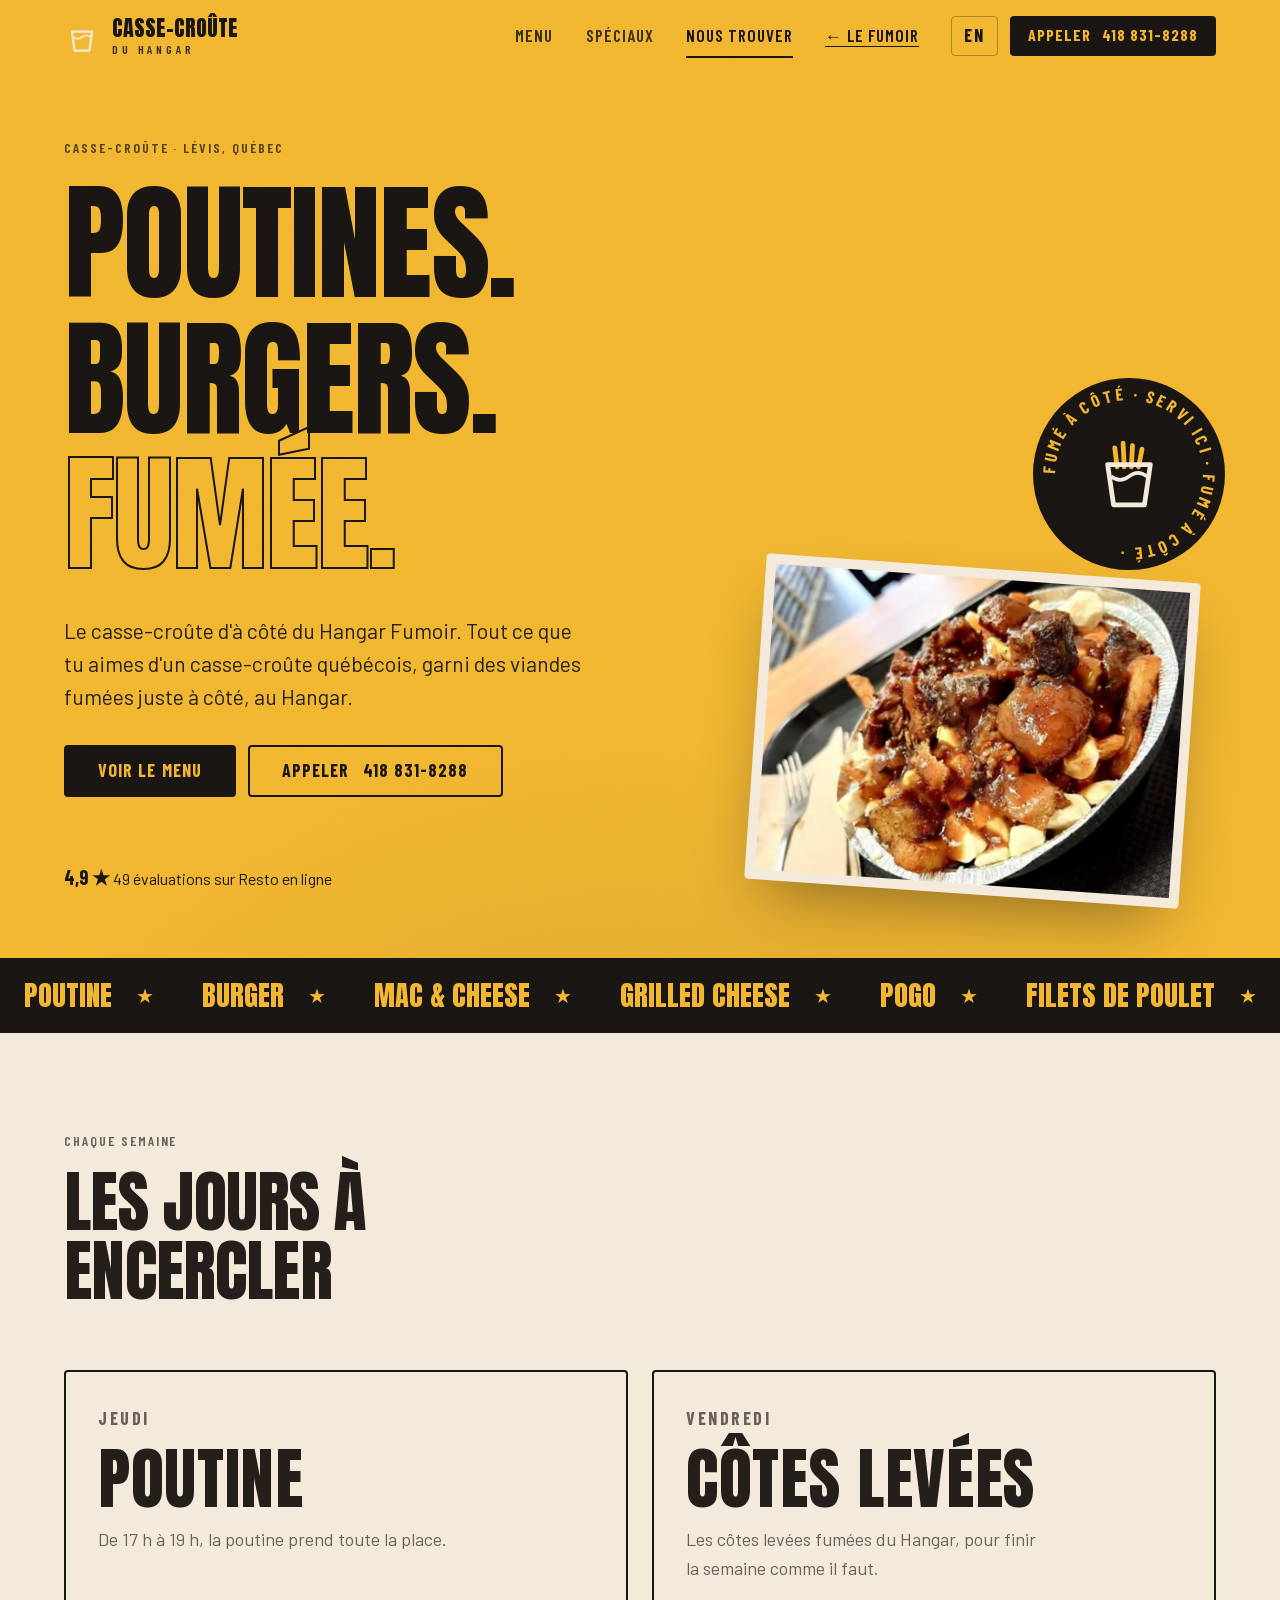
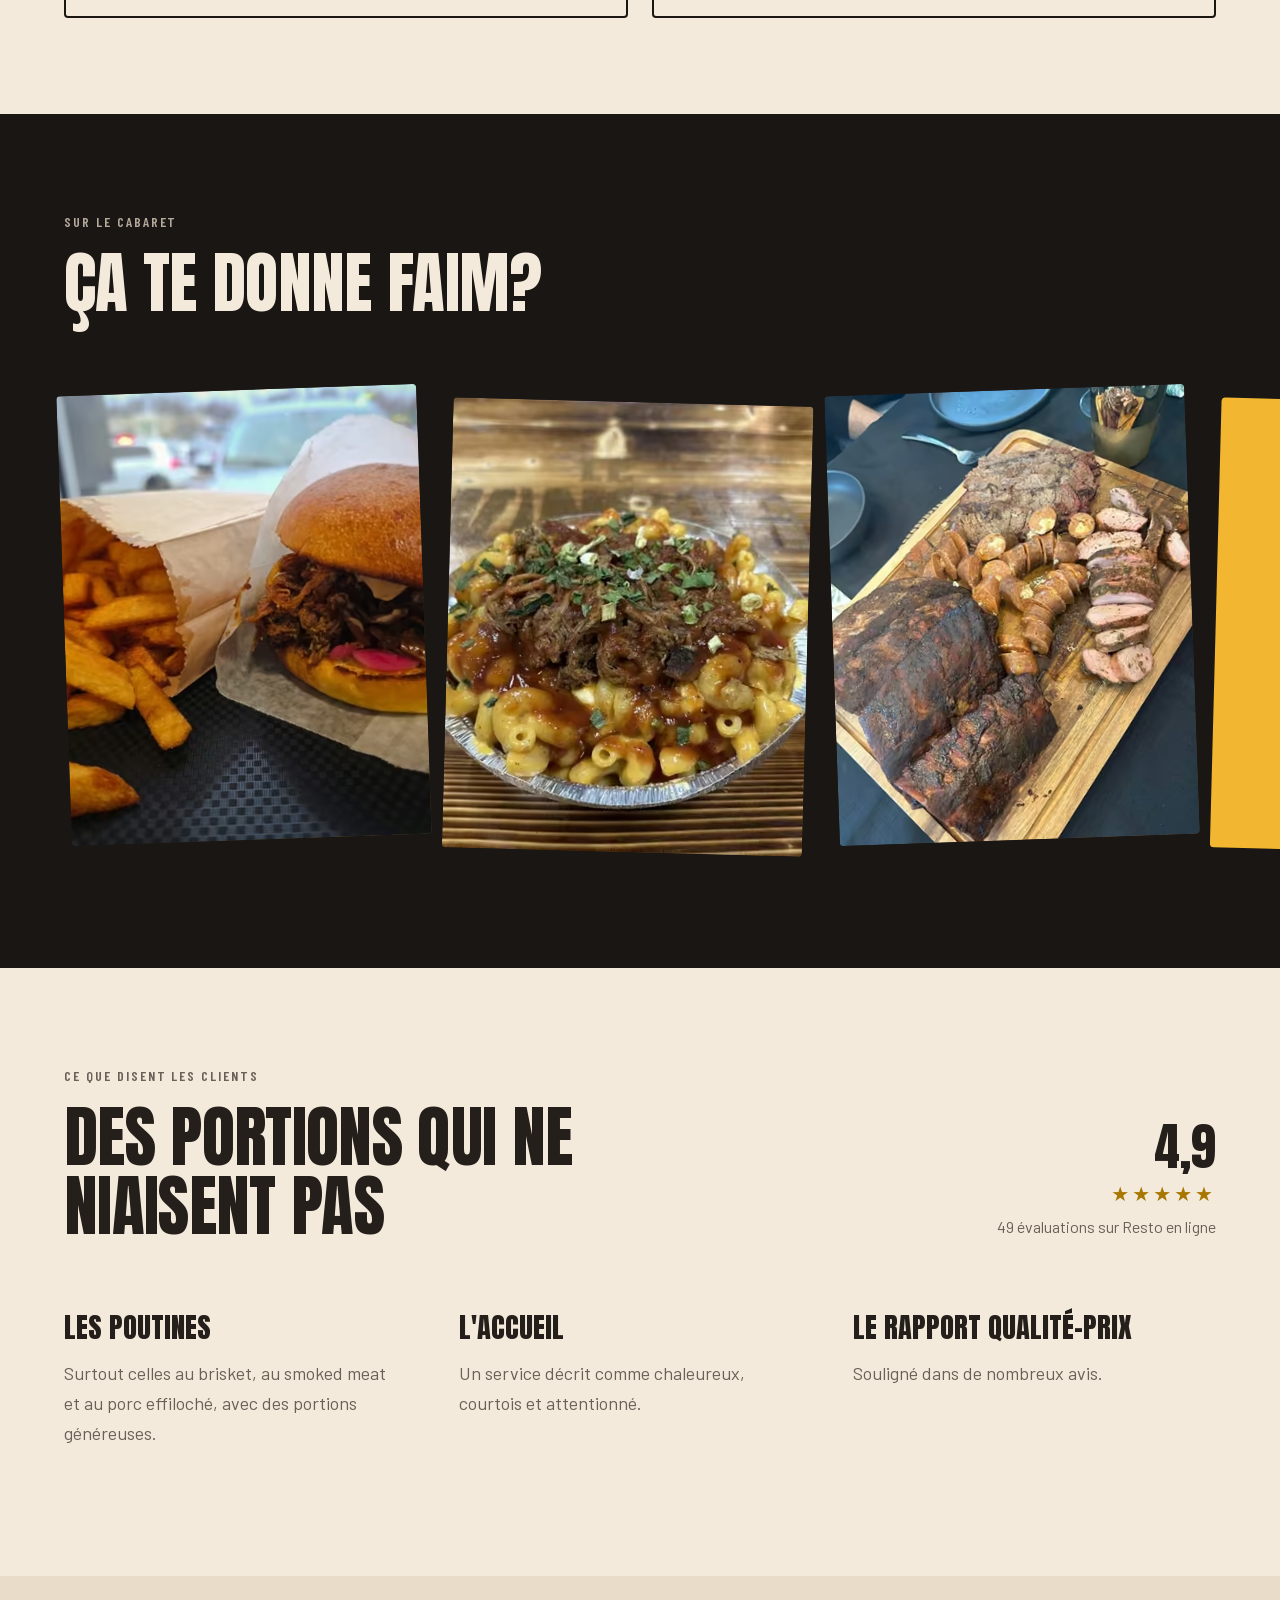
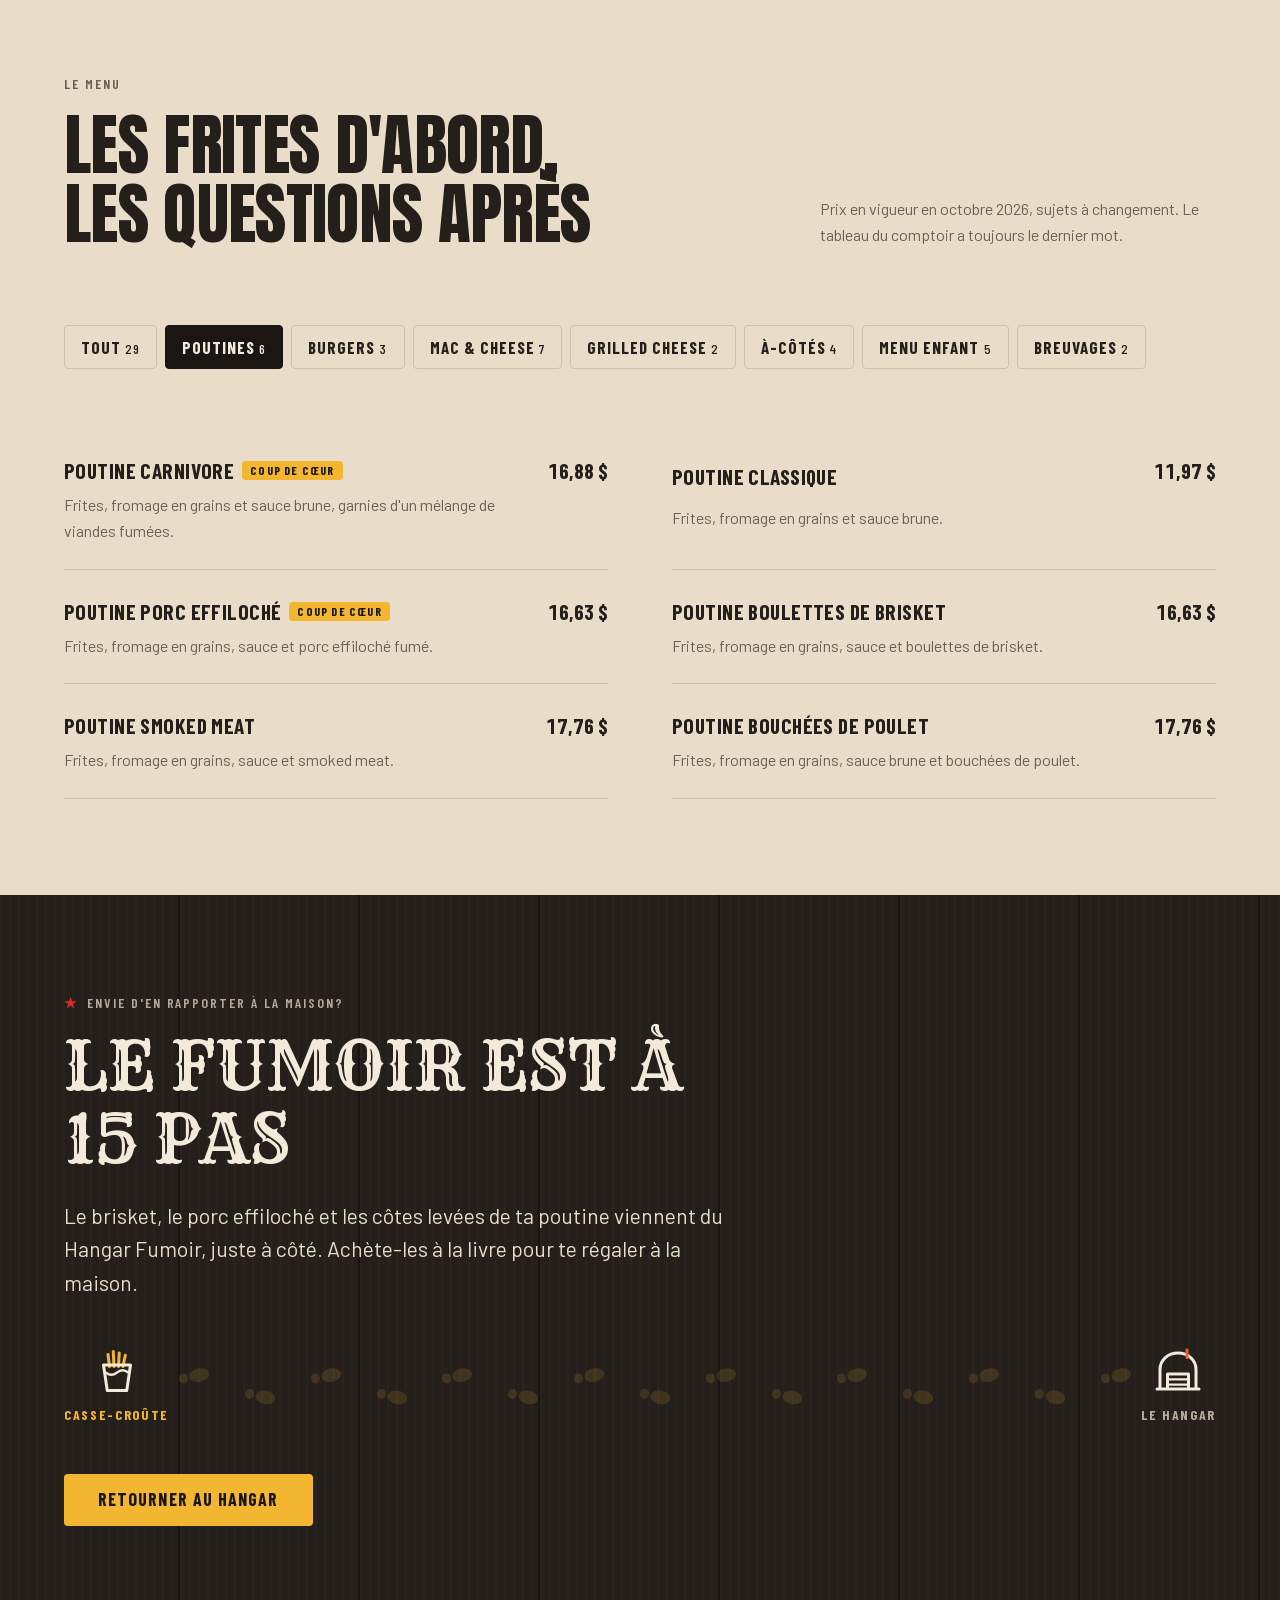
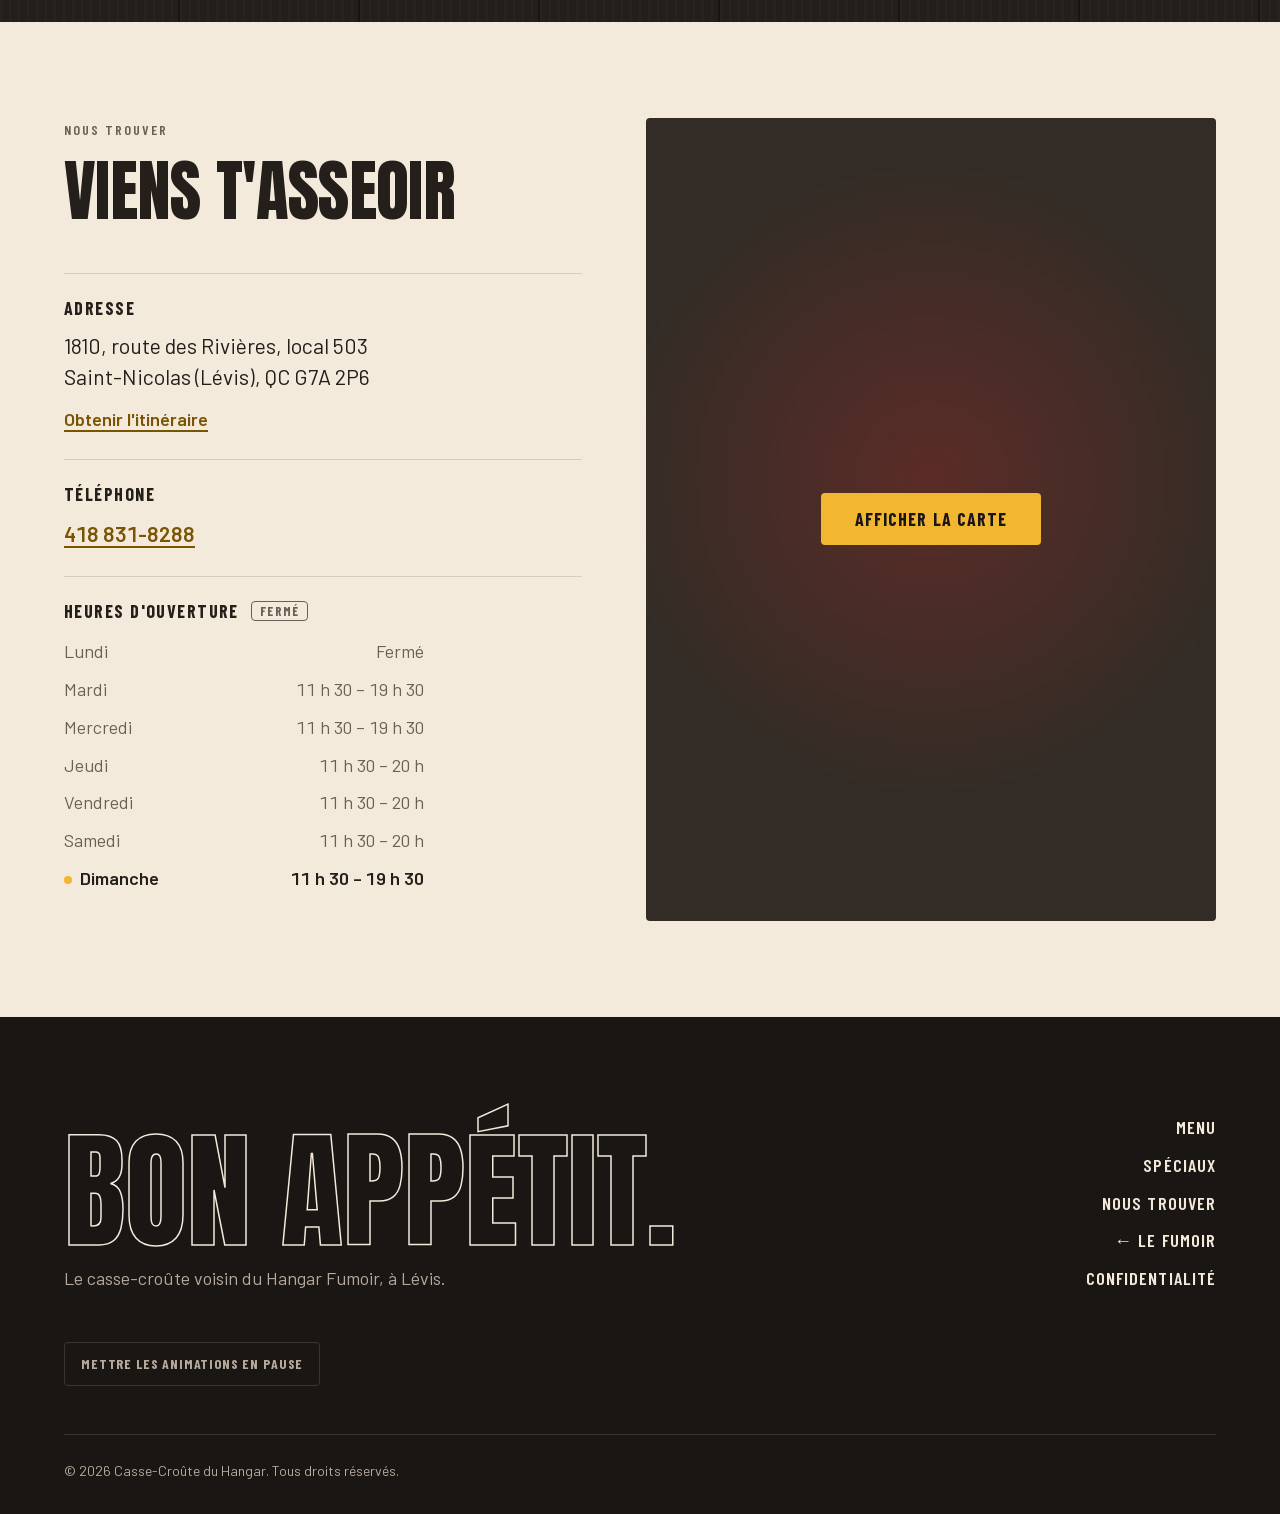
==== casse-croute/index.html @ aee65eac "Correctifs de l'audit performance Photos en AVIF/WebP avec srcset, polices hébergées sur le site et " ====
<!doctype html>
<html lang="fr" class="cc">
<head>
  <meta charset="utf-8">
  <meta name="viewport" content="width=device-width, initial-scale=1">
  <title>Casse-Croûte du Hangar — Poutines, burgers et viandes fumées · Lévis</title>
  <meta name="description" content="Le casse-croûte voisin du Hangar Fumoir à Lévis : poutines, burgers, grilled cheese et mac & cheese garnis de viandes fumées juste à côté, au Hangar. Jeudi poutine, vendredi côtes levées.">
  <meta name="theme-color" content="#F2B630">
  <link rel="canonical" href="https://casse-croute-hangar.netlify.app/">
  <link rel="icon" href="../assets/img/favicon-cc.svg" type="image/svg+xml">

  <meta property="og:type" content="website">
  <meta property="og:site_name" content="Casse-Croûte du Hangar">
  <meta property="og:title" content="Casse-Croûte du Hangar · Saint-Nicolas, Lévis">
  <meta property="og:description" content="Poutines, burgers et grilled cheese aux viandes fumées du Hangar, juste à côté.">
  <meta property="og:url" content="https://casse-croute-hangar.netlify.app/">
  <meta property="og:image" content="https://casse-croute-hangar.netlify.app/assets/img/photos/og-cc.jpg">
  <meta property="og:image:width" content="1200">
  <meta property="og:image:height" content="630">
  <meta property="og:image:alt" content="Poutine garnie de viandes fumées du Casse-Croûte du Hangar">
  <meta property="og:locale" content="fr_CA">
  <meta name="twitter:card" content="summary_large_image">

  <link rel="preload" href="../assets/fonts/anton-400-latin.woff2" as="font" type="font/woff2" crossorigin>
  <link rel="preload" href="../assets/fonts/barlow-400-latin.woff2" as="font" type="font/woff2" crossorigin>
  <link rel="stylesheet" href="../assets/css/style.css">
  <link rel="stylesheet" href="cc.css">

  <script type="application/ld+json">
  {
    "@context": "https://schema.org",
    "@type": "FastFoodRestaurant",
    "@id": "https://casse-croute-hangar.netlify.app/#restaurant",
    "name": "Casse-Croûte du Hangar",
    "description": "Casse-croûte québécois voisin du Hangar Fumoir : poutines, burgers, mac & cheese et grilled cheese garnis de viandes fumées à l'érable.",
    "url": "https://casse-croute-hangar.netlify.app/",
    "telephone": "+1-418-831-8288",
    "image": ["https://casse-croute-hangar.netlify.app/assets/img/photos/og-cc.jpg", "https://casse-croute-hangar.netlify.app/assets/img/photos/cc-poutine.jpg"],
    "logo": "https://casse-croute-hangar.netlify.app/assets/img/logo-cc.svg",
    "servesCuisine": ["Poutine", "Burgers", "Cuisine québécoise", "BBQ fumé"],
    "priceRange": "$",
    "acceptsReservations": false,
    "hasMenu": "https://casse-croute-hangar.netlify.app/#menu",
    "address": {
      "@type": "PostalAddress",
      "streetAddress": "1810, route des Rivières, local 503",
      "addressLocality": "Lévis",
      "addressRegion": "QC",
      "postalCode": "G7A 2P6",
      "addressCountry": "CA"
    },
    "hasMap": "https://www.google.com/maps/search/?api=1&query=Casse-Cro%C3%BBte+du+Hangar+1810+route+des+Rivi%C3%A8res+L%C3%A9vis",
    "openingHoursSpecification": [
      { "@type": "OpeningHoursSpecification", "dayOfWeek": ["Sunday","Tuesday","Wednesday"], "opens": "11:30", "closes": "19:30" },
      { "@type": "OpeningHoursSpecification", "dayOfWeek": ["Thursday","Friday","Saturday"], "opens": "11:30", "closes": "20:00" }
    ]
  }
  </script>
</head>
<body>
  <svg width="0" height="0" style="position:absolute" aria-hidden="true">
    <symbol id="footprint" viewBox="0 0 20 36"><ellipse cx="10" cy="12" rx="7.5" ry="11"/><ellipse cx="10" cy="30" rx="5.5" ry="5"/></symbol>
  </svg>
  <a class="skip" href="#contenu" data-i18n="skip">Aller au contenu</a>

  <!-- ============ EN-TÊTE ============ -->
  <header class="header" id="top">
    <div class="wrap header__inner">
      <a class="brand" href="#top" aria-label="Casse-Croûte du Hangar — accueil">
        <img src="../assets/img/logo-cc.svg" alt="" width="36" height="36">
        <span class="brand__name">Casse-Croûte<small>du Hangar</small></span>
      </a>

      <nav class="nav" id="nav" aria-label="Navigation principale" data-i18n-attr="aria-label:a11y.nav">
        <a href="#menu" data-i18n="cc.nav.menu">Menu</a>
        <a href="#speciaux" data-i18n="cc.nav.specials">Spéciaux</a>
        <a href="#visiter" data-i18n="cc.nav.visit">Nous trouver</a>
        <a data-sister href="../" class="nav__sister" data-i18n="cc.nav.back">← Le Fumoir</a>
        <a href="tel:+14188318288" class="nav__tel">418 831-8288</a>
      </nav>

      <div class="header__actions">
        <button class="lang" type="button" id="lang-toggle" lang="en">EN<span class="sr"> – English</span></button>
        <a class="btn btn--primary btn--sm header__cta" href="tel:+14188318288"><span data-i18n="cc.call">Appeler</span>&nbsp;418&nbsp;831-8288</a>
        <button class="burger" type="button" id="burger" aria-expanded="false" aria-controls="nav">
          <span></span><span></span>
          <span class="sr">Menu</span>
        </button>
      </div>
    </div>
  </header>

  <main id="contenu">

    <!-- ============ HÉRO ============ -->
    <section class="hero cc-hero cc-hero--photo">
      <div class="wrap hero__inner">
        <p class="eyebrow" data-i18n="cc.hero.eyebrow">Casse-croûte · Lévis, Québec</p>
        <h1 class="hero__title cc-hero__title">
          <span class="cc-word" style="--d:0" data-i18n="cc.hero.t1">Poutines.</span>
          <span class="cc-word" style="--d:1" data-i18n="cc.hero.t2">Burgers.</span>
          <span class="cc-word hero__title-accent" style="--d:2" data-i18n="cc.hero.t3">Fumée.</span>
        </h1>
        <p class="hero__lead" data-i18n="cc.hero.lead">Le casse-croûte d'à côté du Hangar Fumoir. Tout ce que tu aimes d'un casse-croûte québécois, garni des viandes fumées juste à côté, au Hangar.</p>
        <div class="hero__ctas">
          <a class="btn btn--dark" href="#menu" data-i18n="cc.hero.cta1">Voir le menu</a>
          <a class="btn btn--outline-dark" href="tel:+14188318288"><span data-i18n="cc.call">Appeler</span>&nbsp;418&nbsp;831-8288</a>
        </div>
        <p class="cc-rating"><strong>4,9 ★</strong> <span data-i18n="cc.rating">49 évaluations sur Resto en ligne</span></p>
      </div>

      <figure class="cc-hero__photo" aria-hidden="true">
        <picture><source type="image/avif" srcset="../assets/img/photos/cc-poutine-480.avif 480w, ../assets/img/photos/cc-poutine-768.avif 768w, ../assets/img/photos/cc-poutine-1067.avif 1067w" sizes="(max-width: 1080px) min(88vw, 460px), min(34vw, 480px)"><source type="image/webp" srcset="../assets/img/photos/cc-poutine-480.webp 480w, ../assets/img/photos/cc-poutine-768.webp 768w, ../assets/img/photos/cc-poutine-1067.webp 1067w" sizes="(max-width: 1080px) min(88vw, 460px), min(34vw, 480px)"><img src="../assets/img/photos/cc-poutine.jpg" alt="" width="1067" height="800" fetchpriority="high"></picture>
      </figure>

      <!-- Autocollant tournant -->
      <div class="sticker" aria-hidden="true">
        <svg viewBox="0 0 200 200">
          <defs><path id="circle" d="M100,100 m-74,0 a74,74 0 1,1 148,0 a74,74 0 1,1 -148,0"/></defs>
          <circle cx="100" cy="100" r="96" fill="#1A1613"/>
          <text><textPath href="#circle" data-i18n="cc.sticker">Fumé à côté · Servi ici · Fumé à côté ·</textPath></text>
        </svg>
        <img src="../assets/img/logo-cc.svg" alt="" width="64" height="64">
      </div>
    </section>

    <div class="ticker" aria-hidden="true">
      <div class="ticker__track">
        <span>Poutine</span><span>Burger</span><span>Mac &amp; cheese</span><span>Grilled cheese</span><span>Pogo</span><span data-i18n="cc.tick.fillets">Filets de poulet</span>
        <span>Poutine</span><span>Burger</span><span>Mac &amp; cheese</span><span>Grilled cheese</span><span>Pogo</span><span data-i18n="cc.tick.fillets">Filets de poulet</span>
      </div>
    </div>

    <!-- ============ SPÉCIAUX ============ -->
    <section class="section" id="speciaux" aria-labelledby="sp-title">
      <div class="wrap">
        <header class="reveal section__head">
          <p class="eyebrow" data-i18n="cc.sp.eyebrow">Chaque semaine</p>
          <h2 id="sp-title" data-i18n="cc.sp.title">Les jours à encercler</h2>
        </header>
        <div class="specials">
          <article class="special reveal" data-day="4">
            <span class="special__day" data-i18n="cc.sp.thursday">Jeudi</span>
            <h3>Poutine</h3>
            <p data-i18n="cc.sp.thu.d">De 17&nbsp;h à 19&nbsp;h, la poutine prend toute la place.</p>
            <span class="special__today" data-i18n="cc.sp.today">Aujourd'hui</span>
          </article>
          <article class="special reveal" data-day="5">
            <span class="special__day" data-i18n="cc.sp.friday">Vendredi</span>
            <h3 data-i18n="cc.sp.fri.t">Côtes levées</h3>
            <p data-i18n="cc.sp.fri.d">Les côtes levées fumées du Hangar, pour finir la semaine comme il faut.</p>
            <span class="special__today" data-i18n="cc.sp.today">Aujourd'hui</span>
          </article>
        </div>
      </div>
    </section>

    <!-- ============ GALERIE ============ -->
    <section class="section section--dark gallery-sec" aria-labelledby="gal-title">
      <div class="wrap">
        <header class="reveal section__head">
          <p class="eyebrow" data-i18n="cc.gal.eyebrow">Sur le cabaret</p>
          <h2 id="gal-title" data-i18n="cc.gal.title">Ça te donne faim?</h2>
        </header>
      </div>
      <div class="gallery" tabindex="0" role="region" aria-label="Photos des plats" data-i18n-attr="aria-label:cc.a11y.gallery">
        <figure class="shot tray" data-ph="Burger"><picture><source type="image/avif" srcset="../assets/img/photos/cc-burger-45-400.avif 400w, ../assets/img/photos/cc-burger-45-640.avif 640w" sizes="(max-width: 800px) 240px, (max-width: 1200px) 30vw, 360px"><source type="image/webp" srcset="../assets/img/photos/cc-burger-45-400.webp 400w, ../assets/img/photos/cc-burger-45-640.webp 640w" sizes="(max-width: 800px) 240px, (max-width: 1200px) 30vw, 360px"><img src="../assets/img/photos/cc-burger.jpg" alt="Burger aux viandes effilochées et frites" width="640" height="800" loading="lazy" decoding="async" data-optional></picture></figure>
        <figure class="shot tray" data-ph="Mac &amp; cheese"><picture><source type="image/avif" srcset="../assets/img/photos/cc-mac-cheese-45-400.avif 400w, ../assets/img/photos/cc-mac-cheese-45-640.avif 640w" sizes="(max-width: 800px) 240px, (max-width: 1200px) 30vw, 360px"><source type="image/webp" srcset="../assets/img/photos/cc-mac-cheese-45-400.webp 400w, ../assets/img/photos/cc-mac-cheese-45-640.webp 640w" sizes="(max-width: 800px) 240px, (max-width: 1200px) 30vw, 360px"><img src="../assets/img/photos/cc-mac-cheese.jpg" alt="Mac &amp; cheese garni de viande effilochée" width="640" height="800" loading="lazy" decoding="async" data-optional></picture></figure>
        <figure class="shot tray" data-ph="Fumoir"><picture><source type="image/avif" srcset="../assets/img/photos/planche-45-400.avif 400w, ../assets/img/photos/planche-45-640.avif 640w" sizes="(max-width: 800px) 240px, (max-width: 1200px) 30vw, 360px"><source type="image/webp" srcset="../assets/img/photos/planche-45-400.webp 400w, ../assets/img/photos/planche-45-640.webp 640w" sizes="(max-width: 800px) 240px, (max-width: 1200px) 30vw, 360px"><img src="../assets/img/photos/planche.jpg" alt="Les viandes fumées du Hangar, servies au casse-croûte" width="640" height="800" loading="lazy" decoding="async" data-optional></picture></figure>
        <figure class="shot tray" data-ph="Grilled cheese"></figure>
      </div>
    </section>

    <!-- ============ AVIS ============ -->
    <section class="section" id="avis" aria-labelledby="rev-title">
      <div class="wrap">
        <header class="reveal section__head section__head--split">
          <div>
            <p class="eyebrow" data-i18n="cc.rev.eyebrow">Ce que disent les clients</p>
            <h2 id="rev-title" data-i18n="cc.rev.title">Des portions qui ne niaisent pas</h2>
          </div>
          <p class="rating"><strong>4,9</strong><span class="rating__stars" aria-hidden="true">★★★★★</span><span data-i18n="cc.rating">49 évaluations sur Resto en ligne</span></p>
        </header>
        <ul class="themes" role="list">
          <li class="reveal"><strong data-i18n="cc.rev.1.t">Les poutines</strong><span data-i18n="cc.rev.1.d">Surtout celles au brisket, au smoked meat et au porc effiloché, avec des portions généreuses.</span></li>
          <li class="reveal"><strong data-i18n="cc.rev.2.t">L'accueil</strong><span data-i18n="cc.rev.2.d">Un service décrit comme chaleureux, courtois et attentionné.</span></li>
          <li class="reveal"><strong data-i18n="cc.rev.3.t">Le rapport qualité-prix</strong><span data-i18n="cc.rev.3.d">Souligné dans de nombreux avis.</span></li>
        </ul>
      </div>
    </section>

    <!-- ============ MENU ============ -->
    <section class="section section--alt" id="menu" aria-labelledby="menu-title">
      <div class="wrap">
        <header class="reveal section__head section__head--split">
          <div>
            <p class="eyebrow" data-i18n="cc.menu.eyebrow">Le menu</p>
            <h2 id="menu-title" data-i18n="cc.menu.title">Les frites d'abord, les questions après</h2>
          </div>
          <p class="section__note" data-i18n="cc.menu.note">Prix en vigueur en octobre 2026, sujets à changement. Le tableau du comptoir a toujours le dernier mot.</p>
        </header>
        <div class="tabs" role="tablist" aria-label="Catégories du menu" data-i18n-attr="aria-label:cc.a11y.tabs" id="menu-tabs"></div>
        <div class="menu-list" id="menu-list" role="tabpanel" tabindex="0"></div>
        <noscript><p class="section__note">Active JavaScript pour afficher le menu, ou appelle au 418 831-8288.</p></noscript>
      </div>
    </section>

    <!-- ============ RETOUR AU HANGAR (15 pas) ============ -->
    <section class="faim" aria-labelledby="back-title">
      <div class="wrap faim__inner">
        <div class="faim__text reveal">
          <p class="eyebrow" data-i18n="cc.back.eyebrow">Envie d'en rapporter à la maison?</p>
          <h2 id="back-title" data-i18n="cc.back.title">Le fumoir est à 15 pas</h2>
          <p class="faim__lead" data-i18n="cc.back.lead">Le brisket, le porc effiloché et les côtes levées de ta poutine viennent du Hangar Fumoir, juste à côté. Achète-les à la livre pour te régaler à la maison.</p>
        </div>
        <div class="steps15 steps15--back" aria-hidden="true">
          <div class="steps15__end steps15__end--cc">
            <img src="../assets/img/logo-cc.svg" alt="" width="40" height="40">
            <span>Casse-croûte</span>
          </div>
          <div class="steps15__path" data-count="15"></div>
          <div class="steps15__end">
            <img src="../assets/img/logo.svg" alt="" width="40" height="40">
            <span>Le Hangar</span>
          </div>
        </div>
        <div class="faim__cta reveal">
          <a class="btn btn--primary" data-sister href="../" data-i18n="cc.back.cta">Retourner au Hangar</a>
        </div>
      </div>
    </section>

    <!-- ============ NOUS TROUVER ============ -->
    <section class="section" id="visiter" aria-labelledby="visit-title">
      <div class="wrap visit">
        <div class="visit__info">
          <p class="eyebrow" data-i18n="visit.eyebrow">Nous trouver</p>
          <h2 id="visit-title" data-i18n="cc.visit.title">Viens t'asseoir</h2>

          <div class="visit__block">
            <h3 data-i18n="cc.visit.addr">Adresse</h3>
            <address>1810, route des Rivières, local 503<br>Saint-Nicolas (Lévis), QC G7A 2P6</address>
            <a class="link" href="https://www.google.com/maps/search/?api=1&query=Casse-Cro%C3%BBte+du+Hangar+1810+route+des+Rivi%C3%A8res+L%C3%A9vis" target="_blank" rel="noopener" data-i18n="visit.directions">Obtenir l'itinéraire</a>
          </div>

          <div class="visit__block">
            <h3 data-i18n="cc.visit.phone">Téléphone</h3>
            <a class="link cc-phone" href="tel:+14188318288">418 831-8288</a>
          </div>

          <div class="visit__block">
            <h3><span data-i18n="cc.visit.hours">Heures d'ouverture</span> <span class="open-badge" id="open-badge"></span></h3>
            <table class="hours" id="hours"></table>
          </div>
        </div>

        <div class="visit__map">
          <a class="map-facade" title="Carte : Casse-Croûte du Hangar, Lévis" data-i18n-attr="title:cc.a11y.map"
            href="https://www.google.com/maps/search/?api=1&amp;query=1810+route+des+Rivi%C3%A8res,+L%C3%A9vis,+QC"
            data-embed="https://www.google.com/maps?q=1810+route+des+Rivi%C3%A8res,+L%C3%A9vis,+QC&amp;output=embed">
            <span class="btn btn--primary" data-i18n="map.show">Afficher la carte</span>
          </a>
        </div>
      </div>
    </section>
  </main>

  <footer class="footer">
    <div class="wrap footer__inner">
      <div class="footer__brand">
        <span class="footer__big">Bon appétit.</span>
        <p data-i18n="cc.footer.tag">Le casse-croûte voisin du Hangar Fumoir, à Lévis.</p>
      </div>
      <nav class="footer__nav" aria-label="Pied de page" data-i18n-attr="aria-label:a11y.footer">
        <a href="#menu" data-i18n="cc.nav.menu">Menu</a>
        <a href="#speciaux" data-i18n="cc.nav.specials">Spéciaux</a>
        <a href="#visiter" data-i18n="cc.nav.visit">Nous trouver</a>
        <a data-sister href="../" data-i18n="cc.nav.back">← Le Fumoir</a>
        <a href="confidentialite.html" data-i18n="footer.privacy">Confidentialité</a>
      </nav>
      <button class="motion-toggle" type="button" id="motion-toggle" aria-pressed="false" data-i18n="a11y.pause">Mettre les animations en pause</button>
      <p class="footer__legal">© <span id="year">2026</span> Casse-Croûte du Hangar. <span data-i18n="footer.rights">Tous droits réservés.</span></p>
    </div>
  </footer>

  <script src="config.js"></script>
  <script src="../assets/js/i18n.js"></script>
  <script src="i18n-cc.js"></script>
  <script src="../assets/js/main.js"></script>
</body>
</html>
---- assets/css/style.css ----
/* Polices auto-hébergées (sous-ensemble latin, licence OFL) */
@font-face { font-family: "Anton"; font-style: normal; font-weight: 400; font-display: swap; src: url("../fonts/anton-400-latin.woff2") format("woff2"); }
@font-face { font-family: "Rye"; font-style: normal; font-weight: 400; font-display: swap; src: url("../fonts/rye-400-latin.woff2") format("woff2"); }
@font-face { font-family: "Barlow"; font-style: normal; font-weight: 400; font-display: swap; src: url("../fonts/barlow-400-latin.woff2") format("woff2"); }
@font-face { font-family: "Barlow"; font-style: normal; font-weight: 600; font-display: swap; src: url("../fonts/barlow-600-latin.woff2") format("woff2"); }
@font-face { font-family: "Barlow Condensed"; font-style: normal; font-weight: 500; font-display: swap; src: url("../fonts/barlow-condensed-500-latin.woff2") format("woff2"); }
@font-face { font-family: "Barlow Condensed"; font-style: normal; font-weight: 600; font-display: swap; src: url("../fonts/barlow-condensed-600-latin.woff2") format("woff2"); }
@font-face { font-family: "Barlow Condensed"; font-style: normal; font-weight: 700; font-display: swap; src: url("../fonts/barlow-condensed-700-latin.woff2") format("woff2"); }

/* ==========================================================================
   Le Hangar Fumoir — feuille de styles
   Une seule couleur d'accent (braise). Le reste : neutres chauds.
   Échelle d'espacement : 4 / 8 / 12 / 16 / 24 / 32 / 48 / 64 / 96
   Échelle typo : ratio 1.333
   ========================================================================== */

:root {
  /* Couleurs */
  --charbon:   #1A1613;   /* fond sombre principal, jamais du vrai noir */
  --charbon-2: #241F1B;
  --charbon-3: #332C26;
  --os:        #F3EADB;   /* crème « papier boucherie » */
  --os-2:      #E9DDC9;
  --encre:     #241F1B;   /* texte sur fond clair */
  --gris:      #6B6058;   /* texte secondaire sur clair (contraste 5.6:1 sur --os) */
  --gris-clair:#B5A99B;   /* texte secondaire sur sombre (contraste 7.9:1 sur --charbon) */
  --braise:    #D42A2A;   /* Rouge du logo. L'accent : liens et actions seulement. */
  --on-accent: #FFF8EE;   /* texte posé sur l'accent */
  --braise-h:  #E43A3A;
  --ligne-clair: rgba(36, 31, 27, .14);
  --ligne-sombre: rgba(243, 234, 219, .14);

  /* Espacement */
  --s1: 4px;  --s2: 8px;  --s3: 12px; --s4: 16px; --s5: 24px;
  --s6: 32px; --s7: 48px; --s8: 64px; --s9: 96px;

  /* Typo */
  --f-display: "Anton", "Impact", "Arial Narrow", sans-serif;
  --f-label:   "Barlow Condensed", "Arial Narrow", sans-serif;
  --f-body:    "Barlow", system-ui, -apple-system, "Segoe UI", sans-serif;

  --t-sm:   0.875rem;
  --t-base: 1.125rem;                               /* 18px */
  --t-md:   1.333rem;
  --t-lg:   clamp(1.5rem, 1.2rem + 1vw, 1.777rem);
  --t-xl:   clamp(2rem, 1.4rem + 2.4vw, 3.157rem);
  --t-2xl:  clamp(2.6rem, 1.6rem + 4.2vw, 4.209rem);
  --t-hero: clamp(3.4rem, 1.6rem + 8vw, 8.5rem);

  --radius: 4px;
  --wrap: 1200px;
  --measure: 62ch;
  --header-h: 72px;
}

/* ---------- Base ---------- */
*, *::before, *::after { box-sizing: border-box; }
html { scroll-behavior: smooth; scroll-padding-top: var(--header-h); -webkit-text-size-adjust: 100%; }
body {
  margin: 0;
  background: var(--os);
  color: var(--encre);
  font-family: var(--f-body);
  font-size: var(--t-base);
  line-height: 1.65;
  -webkit-font-smoothing: antialiased;
  text-rendering: optimizeLegibility;
}
img { display: block; max-width: 100%; }
a { color: inherit; }
h1, h2, h3 { margin: 0; font-weight: 400; }
p { margin: 0; }
ul, ol { margin: 0; padding: 0; }
[role="list"] { list-style: none; }
button { font: inherit; cursor: pointer; }
:focus-visible { outline: 2px solid var(--braise); outline-offset: 3px; border-radius: 2px; }

.sr { position: absolute; width: 1px; height: 1px; overflow: hidden; clip: rect(0 0 0 0); white-space: nowrap; }
.skip {
  position: absolute; left: var(--s4); top: -100px; z-index: 100;
  background: var(--braise); color: var(--on-accent); padding: var(--s2) var(--s4);
  font-weight: 600; border-radius: var(--radius);
}
.skip:focus { top: var(--s4); }

.wrap { width: 100%; max-width: var(--wrap); margin: 0 auto; padding: 0 var(--s5); }
@media (max-width: 480px) { .wrap { padding: 0 var(--s4); } }

/* ---------- Typo utilitaires ---------- */
.eyebrow {
  font-family: var(--f-label);
  font-weight: 600;
  font-size: var(--t-sm);
  letter-spacing: .14em;
  text-transform: uppercase;
  color: var(--gris);
  margin-bottom: var(--s4);
}
h2 {
  font-family: var(--f-display);
  font-size: var(--t-2xl);
  line-height: 1.02;
  letter-spacing: -0.01em;
  text-transform: uppercase;
  max-width: 18ch;
}
h3 {
  font-family: var(--f-label);
  font-weight: 700;
  font-size: var(--t-lg);
  line-height: 1.15;
  letter-spacing: .01em;
  text-transform: uppercase;
}
.link {
  color: var(--braise);
  font-weight: 600;
  text-decoration: underline;
  text-decoration-thickness: 1.5px;
  text-underline-offset: 4px;
}
.link:hover { color: var(--braise-h); }

/* ---------- Boutons ---------- */
.btn {
  display: inline-flex; align-items: center; justify-content: center; gap: var(--s2);
  min-height: 52px; padding: 0 var(--s6);
  font-family: var(--f-label); font-weight: 700; font-size: 1.125rem;
  letter-spacing: .06em; text-transform: uppercase; text-decoration: none;
  border: 2px solid transparent; border-radius: var(--radius);
  transition: background-color .2s, color .2s, border-color .2s, transform .2s;
}
.btn:active { transform: translateY(1px); }
.btn--primary { background: var(--braise); color: var(--on-accent); }
.btn--primary:hover { background: var(--braise-h); }
.btn--ghost { border-color: currentColor; color: var(--os); }
.btn--ghost:hover { background: var(--os); color: var(--charbon); border-color: var(--os); }
.btn--sm { min-height: 40px; padding: 0 var(--s4); font-size: 1rem; }
.btn--block { width: 100%; }

/* ---------- En-tête ---------- */
.header {
  position: fixed; inset: 0 0 auto; z-index: 50;
  height: var(--header-h);
  color: var(--os);
  transition: background-color .3s, border-color .3s;
  border-bottom: 1px solid transparent;
}
.header.is-solid { background: rgba(26, 22, 19, .94); backdrop-filter: blur(8px); border-color: var(--ligne-sombre); }
.header__inner { height: 100%; display: flex; align-items: center; gap: var(--s6); }
.brand { display: flex; align-items: center; gap: var(--s3); text-decoration: none; color: var(--os); }

.brand__name {
  font-family: var(--f-display); font-size: 1.375rem; line-height: .9; text-transform: uppercase;
  display: flex; flex-direction: column;
}
.brand__name small { font-family: var(--f-label); font-weight: 600; font-size: .75rem; letter-spacing: .32em; color: var(--gris-clair); margin-top: var(--s1); }

.nav { display: flex; gap: var(--s6); margin-left: auto; }
.nav a {
  font-family: var(--f-label); font-weight: 600; font-size: 1.0625rem; letter-spacing: .06em;
  text-transform: uppercase; text-decoration: none; color: var(--os); opacity: .85;
  padding: var(--s2) 0; position: relative;
}
.nav a:hover, .nav a.is-active { opacity: 1; }
.nav a.is-active::after { content: ""; position: absolute; left: 0; right: 0; bottom: 0; height: 2px; background: var(--braise); }

.header__actions { display: flex; align-items: center; gap: var(--s3); }
.lang {
  background: none; border: 1px solid var(--ligne-sombre); color: var(--os);
  font-family: var(--f-label); font-weight: 700; letter-spacing: .1em;
  height: 40px; min-width: 44px; padding: 0 var(--s3); border-radius: var(--radius);
}
.lang:hover { border-color: var(--os); }
.burger { display: none; background: none; border: 0; width: 44px; height: 44px; position: relative; color: var(--os); }
.burger span:not(.sr) { position: absolute; left: 10px; right: 10px; height: 2px; background: currentColor; transition: transform .25s; }
.burger span:nth-child(1) { top: 17px; }
.burger span:nth-child(2) { top: 25px; }
.burger[aria-expanded="true"] span:nth-child(1) { transform: translateY(4px) rotate(45deg); }
.burger[aria-expanded="true"] span:nth-child(2) { transform: translateY(-4px) rotate(-45deg); }

@media (max-width: 900px) {
  .burger { display: block; }
  .header__cta { display: none; }
  .nav {
    position: fixed; inset: var(--header-h) 0 auto; flex-direction: column; gap: 0;
    background: var(--charbon); padding: var(--s4) var(--s5) var(--s6);
    border-bottom: 1px solid var(--ligne-sombre);
    transform: translateY(-8px); opacity: 0; visibility: hidden;
    transition: opacity .2s, transform .2s, visibility .2s;
  }
  .nav.is-open { opacity: 1; transform: none; visibility: visible; }
  .nav a { font-size: 1.5rem; padding: var(--s3) 0; border-bottom: 1px solid var(--ligne-sombre); }
  .nav a.is-active::after { display: none; }
  .header__actions { margin-left: auto; }
}

/* ---------- Héro ---------- */
.hero {
  position: relative; overflow: hidden;
  background: var(--charbon); color: var(--os);
  min-height: min(100svh, 920px);
  display: flex; align-items: flex-end;
  padding: calc(var(--header-h) + var(--s8)) 0 var(--s8);
}
.hero::before { /* lueur de braise en bas */
  content: ""; position: absolute; inset: auto -10% -40% -10%; height: 70%;
  background: radial-gradient(ellipse at 50% 100%, rgba(212, 42, 42, .32), rgba(212, 42, 42, 0) 65%);
  pointer-events: none;
}
.hero::after { /* grain */
  content: ""; position: absolute; inset: 0; opacity: .07; pointer-events: none; mix-blend-mode: overlay;
  background-image: url("data:image/svg+xml,%3Csvg xmlns='http://www.w3.org/2000/svg' width='160' height='160'%3E%3Cfilter id='n'%3E%3CfeTurbulence type='fractalNoise' baseFrequency='.9' numOctaves='3' stitchTiles='stitch'/%3E%3C/filter%3E%3Crect width='100%25' height='100%25' filter='url(%23n)'/%3E%3C/svg%3E");
}
.hero__smoke { position: absolute; inset: 0; pointer-events: none; }
.hero__smoke i {
  position: absolute; bottom: -30%; width: 60vmax; height: 60vmax; border-radius: 50%;
  background: radial-gradient(circle, rgba(243, 234, 219, .07), rgba(243, 234, 219, 0) 60%);
  filter: blur(20px);
  animation: smoke 22s ease-in-out infinite;
}
.hero__smoke i:nth-child(1) { left: -10%; }
.hero__smoke i:nth-child(2) { left: 30%; animation-delay: -7s; animation-duration: 26s; }
.hero__smoke i:nth-child(3) { left: 60%; animation-delay: -14s; animation-duration: 30s; }
@keyframes smoke {
  0%   { transform: translate(0, 0) scale(.8); opacity: 0; }
  20%  { opacity: 1; }
  100% { transform: translate(6vw, -90vh) scale(1.3); opacity: 0; }
}

.hero__inner { position: relative; z-index: 1; }
.hero .eyebrow { color: var(--gris-clair); }
.hero__title {
  font-family: var(--f-display);
  font-size: var(--t-hero);
  line-height: .92;
  letter-spacing: -0.015em;
  text-transform: uppercase;
  display: flex; flex-direction: column;
  margin-bottom: var(--s6);
}
.hero__title-accent { color: transparent; -webkit-text-stroke: 2px var(--os); }
@supports not (-webkit-text-stroke: 2px #000) { .hero__title-accent { color: var(--os); } }
.hero__lead { max-width: 46ch; font-size: var(--t-md); line-height: 1.55; color: var(--os-2); margin-bottom: var(--s6); }
.hero__ctas { display: flex; flex-wrap: wrap; gap: var(--s3); margin-bottom: var(--s8); }

.facts {
  display: grid; grid-template-columns: repeat(3, 1fr); gap: var(--s5);
  border-top: 1px solid var(--ligne-sombre); padding-top: var(--s5);
}
.facts li { display: flex; flex-direction: column; gap: var(--s1); }
.facts strong { font-family: var(--f-display); font-weight: 400; font-size: var(--t-lg); text-transform: uppercase; letter-spacing: .01em; }
.facts span { color: var(--gris-clair); font-size: 1rem; line-height: 1.4; }
@media (max-width: 640px) {
  .facts { grid-template-columns: 1fr; gap: var(--s4); }
  .facts li { flex-direction: row; align-items: baseline; gap: var(--s3); }
  .facts strong { min-width: 6.5ch; }
}

/* ---------- Bandeau défilant ---------- */
.ticker { background: var(--braise); color: var(--on-accent); overflow: hidden; border-block: 2px solid var(--charbon); }
.ticker__track { display: flex; width: max-content; animation: ticker 32s linear infinite; }
.ticker span {
  font-family: var(--f-display); font-size: var(--t-lg); text-transform: uppercase;
  padding: var(--s3) var(--s5); white-space: nowrap; display: flex; align-items: center; gap: var(--s5);
}
.ticker span::after { content: "✶"; font-size: .7em; }
@keyframes ticker { to { transform: translateX(-50%); } }

/* ---------- Sections ---------- */
.section { padding: var(--s9) 0; }
.section--alt { background: var(--os-2); }
.section--dark { background: var(--charbon); color: var(--os); }
.section--dark .eyebrow { color: var(--gris-clair); }
.section__head { margin-bottom: var(--s8); }
.section__head h2 + .section__lead { margin-top: var(--s5); }
.section__head--split { display: flex; justify-content: space-between; align-items: flex-end; gap: var(--s7); flex-wrap: wrap; }
.section__lead { max-width: var(--measure); font-size: var(--t-md); line-height: 1.55; }
.section--dark .section__lead { color: var(--os-2); }
.section__note { max-width: 44ch; color: var(--gris); font-size: 1rem; }
@media (max-width: 640px) { .section { padding: var(--s8) 0; } .section__head { margin-bottom: var(--s7); } }

/* ---------- Photos (avec repli typographique si l'image manque) ---------- */
.shot {
  position: relative; margin: 0; overflow: hidden; border-radius: var(--radius);
  background: var(--charbon);
  aspect-ratio: 4 / 3;
}
.shot::before { /* repli : nom du plat en grand, contour */
  content: attr(data-ph);
  position: absolute; inset: auto var(--s4) var(--s2);
  font-family: var(--f-display); text-transform: uppercase; line-height: .85;
  font-size: clamp(3rem, 9vw, 6rem);
  color: transparent; -webkit-text-stroke: 1.5px rgba(243, 234, 219, .28);
}
.shot::after {
  content: ""; position: absolute; inset: 0;
  background: radial-gradient(ellipse at 80% 110%, rgba(212, 42, 42, .4), rgba(212, 42, 42, 0) 60%);
}
.shot img { position: absolute; inset: 0; width: 100%; height: 100%; object-fit: cover; z-index: 1; transition: transform .6s ease; }

/* ---------- Coups de cœur ---------- */
.sig-grid { display: grid; grid-template-columns: repeat(3, 1fr); gap: var(--s5); }
.sig { display: flex; flex-direction: column; gap: var(--s4); }
.sig:hover .shot img { transform: scale(1.04); }
.sig__body p { color: var(--gris); margin-top: var(--s2); max-width: 44ch; }
.sig--xl { grid-column: 1 / -1; display: grid; grid-template-columns: 1.5fr 1fr; gap: var(--s7); align-items: end; }
.sig--xl .shot { aspect-ratio: 16 / 10; }
.sig--xl .shot::before { font-size: clamp(4rem, 14vw, 11rem); }
.sig--xl h3 { font-family: var(--f-display); font-weight: 400; font-size: var(--t-xl); line-height: 1; }
.sig--xl p { font-size: var(--t-md); line-height: 1.55; margin-top: var(--s4); }
.tag {
  display: inline-block; margin-bottom: var(--s3);
  font-family: var(--f-label); font-weight: 700; font-size: .8125rem; letter-spacing: .12em; text-transform: uppercase;
  border: 1.5px solid var(--encre); padding: var(--s1) var(--s2); border-radius: var(--radius);
}
@media (max-width: 900px) {
  .sig-grid { grid-template-columns: 1fr 1fr; }
  .sig--xl { grid-template-columns: 1fr; gap: var(--s5); }
}
@media (max-width: 560px) { .sig-grid { grid-template-columns: 1fr; gap: var(--s7); } }

/* ---------- Menu ---------- */
.tabs {
  display: flex; gap: var(--s2); overflow-x: auto; scrollbar-width: none;
  margin: 0 calc(-1 * var(--s5)) var(--s7); padding: 0 var(--s5) var(--s1);
}
.tabs::-webkit-scrollbar { display: none; }
.tab {
  flex: none; background: transparent; color: var(--encre);
  border: 1.5px solid var(--ligne-clair); border-radius: var(--radius);
  font-family: var(--f-label); font-weight: 700; font-size: 1.0625rem; letter-spacing: .06em; text-transform: uppercase;
  height: 44px; padding: 0 var(--s4);
  transition: background-color .2s, color .2s, border-color .2s;
}
.tab:hover { border-color: var(--encre); }
.tab[aria-selected="true"] { background: var(--charbon); color: var(--os); border-color: var(--charbon); }
.tab small { font-weight: 600; opacity: .55; margin-left: var(--s1); }

.menu-list { display: grid; grid-template-columns: 1fr 1fr; column-gap: var(--s8); }
.menu-group { grid-column: 1 / -1; font-family: var(--f-display); font-size: var(--t-lg); text-transform: uppercase; margin: var(--s7) 0 var(--s2); }
.menu-group:first-child { margin-top: 0; }
.item {
  display: grid; grid-template-columns: 1fr auto; column-gap: var(--s4); row-gap: var(--s1);
  padding: var(--s5) 0; border-bottom: 1px solid var(--ligne-clair);
  animation: fade .35s ease both;
}
.item__name { font-family: var(--f-label); font-weight: 700; font-size: var(--t-md); text-transform: uppercase; letter-spacing: .02em; line-height: 1.2; display: flex; flex-wrap: wrap; align-items: center; gap: var(--s2); }
.item__price { font-family: var(--f-label); font-weight: 700; font-size: var(--t-md); font-variant-numeric: tabular-nums; white-space: nowrap; text-align: right; }
.item__price small { display: block; font-weight: 500; font-size: .8125rem; color: var(--gris); letter-spacing: .04em; }
.item__price--ask { font-size: 1rem; color: var(--gris); font-weight: 600; }
.item__desc { grid-column: 1 / -1; color: var(--gris); font-size: 1rem; max-width: 52ch; }
.badge {
  font-family: var(--f-label); font-weight: 700; font-size: .75rem; letter-spacing: .1em; text-transform: uppercase;
  background: var(--charbon); color: var(--os); padding: 2px var(--s2); border-radius: var(--radius);
}
.badge--hot { background: var(--braise); color: var(--on-accent); }
@keyframes fade { from { opacity: 0; transform: translateY(6px); } }
@media (max-width: 760px) { .menu-list { grid-template-columns: 1fr; } }
@media (max-width: 480px) { .tabs { margin-inline: calc(-1 * var(--s4)); padding-inline: var(--s4); } }

/* ---------- Notre fumée ---------- */
.steps { display: grid; grid-template-columns: repeat(3, 1fr); gap: var(--s6); counter-reset: s; }
.step { border-top: 2px solid var(--braise); padding-top: var(--s5); }
.step__num { display: block; font-family: var(--f-display); font-size: var(--t-2xl); line-height: 1; color: transparent; -webkit-text-stroke: 1.5px var(--os); margin-bottom: var(--s5); }
.step p { color: var(--gris-clair); margin-top: var(--s3); max-width: 36ch; }
.pull { margin: var(--s9) 0 0; padding: 0; max-width: 960px; }
.pull p { font-family: var(--f-display); font-size: var(--t-xl); line-height: 1.08; text-transform: uppercase; }
.pull p::before { content: "« "; color: var(--braise); }
.pull p::after  { content: " »"; color: var(--braise); }
@media (max-width: 800px) { .steps { grid-template-columns: 1fr; gap: var(--s7); } .pull { margin-top: var(--s8); } }

/* ---------- Avis ---------- */
.themes { display: grid; grid-template-columns: repeat(3, 1fr); gap: var(--s6); margin-bottom: var(--s6); }
.themes li { display: flex; flex-direction: column; gap: var(--s2); }
.themes strong { font-family: var(--f-display); font-weight: 400; font-size: var(--t-lg); text-transform: uppercase; }
.themes span { color: var(--gris); max-width: 34ch; }
@media (max-width: 800px) { .themes { grid-template-columns: 1fr; gap: var(--s5); } }

/* ---------- Traiteur ---------- */
.cat { display: grid; grid-template-columns: 1fr 1fr; gap: var(--s8); align-items: start; }
.cat__intro h2 { max-width: 16ch; }
.cat__intro .section__lead { margin: var(--s5) 0 var(--s6); }
.checks { display: grid; gap: var(--s3); }
.checks li { padding-left: var(--s6); position: relative; max-width: 44ch; }
.checks li::before { content: ""; position: absolute; left: 0; top: .55em; width: 16px; height: 8px; border-left: 2.5px solid var(--braise); border-bottom: 2.5px solid var(--braise); transform: rotate(-45deg); }
@media (max-width: 900px) { .cat { grid-template-columns: 1fr; gap: var(--s7); } }

.form { background: var(--os); border: 1px solid var(--ligne-clair); border-radius: var(--radius); padding: var(--s6); display: grid; gap: var(--s5); }
@media (max-width: 480px) { .form { padding: var(--s5) var(--s4); } }
.form__row { display: grid; grid-template-columns: 1fr 1fr; gap: var(--s4); }
@media (max-width: 560px) { .form__row { grid-template-columns: 1fr; gap: var(--s5); } }
.field { display: grid; gap: var(--s2); border: 0; margin: 0; padding: 0; min-width: 0; }
.field label, .field legend { font-family: var(--f-label); font-weight: 700; font-size: 1rem; letter-spacing: .06em; text-transform: uppercase; padding: 0; }
.field legend { margin-bottom: var(--s2); }
.field input, .field select, .field textarea {
  width: 100%; font: inherit; font-size: 1.0625rem; color: var(--encre);
  background: #FFFDF8; border: 1.5px solid var(--ligne-clair); border-radius: var(--radius);
  padding: var(--s3) var(--s4); min-height: 50px;
  transition: border-color .2s, box-shadow .2s;
}
.field textarea { resize: vertical; min-height: 120px; }
.field input:focus, .field select:focus, .field textarea:focus { outline: none; border-color: var(--encre); box-shadow: 0 0 0 3px rgba(212, 42, 42, .22); }
.field__help { font-size: .9375rem; color: var(--gris); line-height: 1.45; }
.field__err { display: none; font-size: .9375rem; color: #A63A12; font-weight: 600; line-height: 1.45; }
.field.is-invalid input, .field.is-invalid select { border-color: #A63A12; }
.field.is-invalid .field__err { display: block; }

.chips { display: flex; flex-wrap: wrap; gap: var(--s2); }
.chip { position: relative; cursor: pointer; }
.chip input { position: absolute; opacity: 0; pointer-events: none; }
.chip span {
  display: inline-flex; align-items: center; height: 44px; padding: 0 var(--s4);
  border: 1.5px solid var(--ligne-clair); border-radius: var(--radius);
  font-weight: 600; font-size: 1rem; transition: background-color .2s, color .2s, border-color .2s;
}
.chip:hover span { border-color: var(--encre); }
.chip input:checked + span { background: var(--charbon); color: var(--os); border-color: var(--charbon); }
.chip input:focus-visible + span { outline: 2px solid var(--braise); outline-offset: 2px; }
.form__status { font-weight: 600; min-height: 1.65em; }
.form__status.is-ok { color: #2F6B3A; }
.form__status.is-err { color: #A63A12; }

/* ---------- Nous trouver ---------- */
.visit { display: grid; grid-template-columns: 1fr 1.1fr; gap: var(--s8); align-items: stretch; }
.visit__info h2 { margin-bottom: var(--s7); }
.visit__block { padding: var(--s5) 0; border-top: 1px solid var(--ligne-clair); display: grid; gap: var(--s3); }
.visit__block h3 { font-size: 1.125rem; letter-spacing: .08em; display: flex; align-items: center; gap: var(--s3); flex-wrap: wrap; }
address { font-style: normal; font-size: var(--t-md); line-height: 1.45; }
.hours { border-collapse: collapse; width: 100%; max-width: 360px; font-variant-numeric: tabular-nums; }
.hours td { padding: var(--s1) 0; }
.hours td:last-child { text-align: right; }
.hours tr.is-today td { font-weight: 600; color: var(--encre); }
.hours tr.is-today td:first-child::before { content: ""; display: inline-block; width: 8px; height: 8px; border-radius: 50%; background: var(--braise); margin-right: var(--s2); vertical-align: middle; }
.hours tr:not(.is-today) td { color: var(--gris); }
.open-badge { font-family: var(--f-label); font-size: .8125rem; letter-spacing: .1em; padding: 2px var(--s2); border-radius: var(--radius); }
.open-badge.is-open { background: var(--charbon); color: var(--os); }
.open-badge.is-closed { border: 1.5px solid var(--gris); color: var(--gris); }
.visit__map { min-height: 420px; border-radius: var(--radius); overflow: hidden; background: var(--charbon-3); }
.visit__map iframe { width: 100%; height: 100%; min-height: 420px; border: 0; filter: grayscale(.85) contrast(1.05); }
@media (max-width: 900px) { .visit { grid-template-columns: 1fr; gap: var(--s7); } .visit__map, .visit__map iframe { min-height: 320px; } }

/* ---------- Pied de page ---------- */
.footer { background: var(--charbon); color: var(--os); padding: var(--s9) 0 var(--s6); }
.footer__inner { display: grid; grid-template-columns: 1fr auto; gap: var(--s7); align-items: end; }
.footer__big { display: block; font-family: var(--f-display); font-size: clamp(3rem, 1rem + 9vw, 8rem); line-height: .9; text-transform: uppercase; color: transparent; -webkit-text-stroke: 1.5px var(--os); margin-bottom: var(--s4); }
.footer__brand p { color: var(--gris-clair); }
.footer__nav { display: flex; flex-direction: column; gap: var(--s2); text-align: right; }
.footer__nav a { font-family: var(--f-label); font-weight: 600; font-size: 1.125rem; text-transform: uppercase; letter-spacing: .06em; text-decoration: none; color: var(--os); }
.footer__nav a:hover { color: var(--braise); }
.footer__legal { grid-column: 1 / -1; border-top: 1px solid var(--ligne-sombre); padding-top: var(--s5); font-size: .875rem; color: var(--gris-clair); }
@media (max-width: 640px) { .footer__inner { grid-template-columns: 1fr; } .footer__nav { text-align: left; } }

/* ---------- Mouvement réduit ---------- */
@media (prefers-reduced-motion: reduce) {
  *, *::before, *::after { animation: none !important; transition: none !important; }
  html { scroll-behavior: auto; }
}

/* ==========================================================================
   Apparitions au défilement (titres de section seulement, discret)
   ========================================================================== */
.js-reveal .reveal { opacity: 0; transform: translateY(24px); transition: opacity .7s ease, transform .7s cubic-bezier(.2,.7,.2,1); }
.js-reveal .reveal.is-in { opacity: 1; transform: none; }

/* ==========================================================================
   « T'as faim? » — passerelle vers le casse-croûte (les 15 pas)
   ========================================================================== */
.faim { background: var(--charbon-2); color: var(--os); padding: var(--s9) 0; overflow: hidden; }
.faim__inner { display: grid; gap: var(--s7); }
.faim .eyebrow { color: var(--gris-clair); }
.faim h2 { max-width: 14ch; }
.faim__lead { max-width: 52ch; margin-top: var(--s5); font-size: var(--t-md); line-height: 1.55; color: var(--os-2); }
.faim__cta { display: flex; flex-wrap: wrap; align-items: center; gap: var(--s5); }
.faim__hint { color: var(--gris-clair); font-size: 1rem; }

.steps15 { display: flex; align-items: center; gap: var(--s4); }
.steps15__end { flex: none; display: flex; flex-direction: column; align-items: center; gap: var(--s2); font-family: var(--f-label); font-weight: 700; font-size: .875rem; letter-spacing: .12em; text-transform: uppercase; color: var(--gris-clair); }
.steps15__end img { width: 48px; height: 48px; }
.steps15__end--cc { color: #F2B630; }
.steps15__path { flex: 1; display: flex; justify-content: space-between; align-items: center; height: 64px; min-width: 0; }
.foot { width: clamp(9px, 2.2vw, 18px); height: auto; fill: var(--os); opacity: .12; transform: translateY(-10px) rotate(78deg); }
.foot--r { transform: translateY(10px) rotate(102deg); }
.steps15.is-in .foot { animation: step 3.6s calc(var(--i) * 140ms) ease-out infinite; }
@keyframes step {
  0%   { opacity: .12; fill: var(--os); }
  6%   { opacity: 1;   fill: var(--braise); }
  40%  { opacity: .75; fill: var(--os); }
  85%, 100% { opacity: .12; fill: var(--os); }
}
.nav a.nav__sister { color: #F2B630; opacity: 1; }
@media (max-width: 560px) {
  .steps15 { gap: var(--s2); }
  .steps15__end img { width: 36px; height: 36px; }
  .steps15__end span { font-size: .6875rem; }
}


/* ==========================================================================
   Contenu réel : photos, logo, avis, promos
   ========================================================================== */
.brand--logo img { width: auto; height: 48px; filter: none; }
@media (max-width: 480px) { .brand--logo img { height: 40px; } }

/* Héro avec photo de fond */
.hero--photo { background: var(--charbon); }
.hero__bg { position: absolute; inset: 0; }
.hero__bg img { width: 100%; height: 100%; object-fit: cover; object-position: 50% 45%; transform: scale(1.08); animation: kenburns 24s ease-out forwards; }
.hero--photo .hero__bg::after {
  content: ""; position: absolute; inset: 0;
  background:
    linear-gradient(90deg, rgba(26, 22, 19, .92) 0%, rgba(26, 22, 19, .7) 45%, rgba(26, 22, 19, .25) 100%),
    linear-gradient(0deg, rgba(26, 22, 19, .95) 0%, rgba(26, 22, 19, 0) 55%);
}
@media (max-width: 760px) {
  .hero--photo .hero__bg::after { background: linear-gradient(0deg, rgba(26, 22, 19, .97) 15%, rgba(26, 22, 19, .55) 70%, rgba(26, 22, 19, .35) 100%); }
}
@keyframes kenburns { to { transform: scale(1); } }
.rise { display: block; animation: rise .9s calc(var(--d) * 160ms + 100ms) cubic-bezier(.2, .8, .2, 1) both; }
@keyframes rise { from { opacity: 0; transform: translateY(40px); } }

/* Variantes de cadrage photo */
.shot--tall { aspect-ratio: 4 / 5; }
.sig--xl .shot.shot--tall { aspect-ratio: 4 / 5; }
.shot--portrait { aspect-ratio: 3 / 4; }
.shot--wide { aspect-ratio: 16 / 9; }
.sig--xl { grid-template-columns: 1fr 1fr; align-items: center; }
@media (max-width: 900px) { .sig--xl { grid-template-columns: 1fr; } .sig--xl .shot.shot--tall { aspect-ratio: 4 / 3; } }

/* Comment ça marche : texte + portrait */
.smoke-intro { display: grid; grid-template-columns: 1.3fr 1fr; gap: var(--s8); align-items: end; margin-bottom: var(--s8); }
.smoke-intro .section__head { margin-bottom: 0; }
@media (max-width: 860px) { .smoke-intro { grid-template-columns: 1fr; gap: var(--s7); } .smoke-intro .shot--portrait { aspect-ratio: 4 / 5; max-width: 480px; } }

/* Produit en rupture */
.item--out .item__name, .item--out .item__desc { opacity: .5; }
.item--out .item__price--ask { color: var(--braise); }

/* Promos */
.promos { background: var(--charbon); color: var(--os); border-top: 1px solid var(--ligne-sombre); }
.promos__inner { display: grid; grid-template-columns: 1fr 1fr; }
.promo { display: grid; gap: var(--s1); padding: var(--s7) var(--s5); text-decoration: none; color: inherit; border-left: 1px solid var(--ligne-sombre); transition: background-color .25s; }
.promo:first-child { border-left: 0; padding-left: 0; }
a.promo:hover { background: var(--charbon-2); }
.promo__k { font-family: var(--f-label); font-weight: 700; font-size: .875rem; letter-spacing: .14em; text-transform: uppercase; color: var(--braise-h); }
.promo strong { font-family: var(--f-display); font-weight: 400; font-size: var(--t-xl); line-height: 1; text-transform: uppercase; }
.promo span:last-child { color: var(--gris-clair); }
@media (max-width: 700px) {
  .promos__inner { grid-template-columns: 1fr; }
  .promo, .promo:first-child { border-left: 0; padding: var(--s6) 0; }
  .promo + .promo { border-top: 1px solid var(--ligne-sombre); }
}

/* Avis */
.rating { display: grid; justify-items: end; gap: var(--s1); }
.rating strong { font-family: var(--f-display); font-weight: 400; font-size: var(--t-xl); line-height: 1; text-transform: uppercase; }
.rating__stars { color: var(--braise); letter-spacing: .15em; font-size: 1.25rem; }
.rating span:last-child { color: var(--gris); font-size: 1rem; }
@media (max-width: 700px) { .rating { justify-items: start; } }
.quotes { display: grid; grid-template-columns: repeat(3, 1fr); gap: var(--s5); margin-bottom: var(--s6); }
.quote { margin: 0; padding: var(--s6); border: 1px solid var(--ligne-clair); border-radius: var(--radius); display: flex; flex-direction: column; justify-content: space-between; gap: var(--s5); background: #FFFCF6; }
.quote blockquote { margin: 0; font-size: var(--t-md); line-height: 1.5; }
.quote blockquote::before { content: "«\00a0"; color: var(--braise); font-weight: 600; }
.quote blockquote::after { content: "\00a0»"; color: var(--braise); font-weight: 600; }
.quote figcaption { font-family: var(--f-label); font-weight: 700; letter-spacing: .1em; text-transform: uppercase; font-size: .9375rem; color: var(--gris); }
@media (max-width: 900px) { .quotes { grid-template-columns: 1fr; } }

/* Nous trouver : photo + carte, points de vente, téléphone */
.visit__media { display: grid; gap: var(--s5); align-content: start; }
.visit__media .visit__map, .visit__media .visit__map iframe { min-height: 520px; }
.dist { display: grid; grid-template-columns: 1fr 1fr; gap: var(--s1) var(--s5); color: var(--gris); }
@media (max-width: 480px) { .dist { grid-template-columns: 1fr; } }
.tel { font-size: var(--t-md); font-variant-numeric: tabular-nums; }
.link { color: #B32222; }
.section--dark .link, .faim .link { color: var(--braise-h); }


/* ==========================================================================
   Correctifs de l'audit design
   ========================================================================== */
.nav a, .btn { white-space: nowrap; }
@media (min-width: 901px) and (max-width: 1180px) {
  .header__inner { gap: var(--s5); }
  .nav { gap: var(--s5); }
  .nav a { font-size: 1rem; letter-spacing: .04em; }
  .header__cta { display: none; }
}
.tabs { position: sticky; top: var(--header-h); z-index: 5; padding-block: var(--s3); background: var(--os-2); }
@media (max-width: 560px) {
  .hero__ctas .btn { flex: 1 1 100%; }
  .steps15 .foot { width: 6px; }
  .steps15__end span { font-size: .6875rem; }
}

/* Sécurité / Loi 25 */
.hp { position: absolute !important; left: -10000px; top: auto; width: 1px; height: 1px; overflow: hidden; }
.form__privacy { font-size: .875rem; line-height: 1.5; color: var(--gris); }
.form__privacy .link { margin-left: var(--s1); }

/* ==========================================================================
   Correctifs de l'audit accessibilité
   ========================================================================== */
:focus-visible { outline: 3px solid var(--focus, #1A1613); outline-offset: 3px; border-radius: 2px; }
.tx .header, .header.is-solid, .hero, .section--dark, .faim, .promos, .footer, .tx-divider, .ticker { --focus: #F3EADB; }
@media (max-width: 900px) {
  .nav { --focus: #F3EADB; max-height: calc(100dvh - var(--header-h)); overflow-y: auto; overscroll-behavior: contain; }
  .nav.is-open { transition: opacity .2s, transform .2s; }
}
.chip input:focus-visible + span { outline: 3px solid var(--focus, #1A1613); outline-offset: 2px; }
.field input, .field select, .field textarea, .chip span { border-color: #8A7C6E; }
.field.is-invalid input, .field.is-invalid select { border-color: #A63A12; }
.tab small { opacity: 1; font-weight: 500; }
.hero--photo .hero__bg::after {
  background:
    linear-gradient(90deg, rgba(26, 22, 19, .92) 0%, rgba(26, 22, 19, .85) 55%, rgba(26, 22, 19, .35) 100%),
    linear-gradient(0deg, rgba(26, 22, 19, .95) 0%, rgba(26, 22, 19, 0) 55%);
}
@media (max-width: 760px) {
  .hero--photo .hero__bg::after { background: linear-gradient(0deg, rgba(26, 22, 19, .97) 15%, rgba(26, 22, 19, .85) 60%, rgba(26, 22, 19, .75) 100%); }
}
.motion-toggle {
  background: none; border: 1px solid var(--ligne-sombre); color: var(--gris-clair); border-radius: var(--radius);
  min-height: 44px; padding: 0 var(--s4); font-family: var(--f-label); font-weight: 700; font-size: .875rem;
  letter-spacing: .06em; text-transform: uppercase; justify-self: start;
}
.motion-toggle:hover { color: var(--os); border-color: var(--os); }
.is-paused *, .is-paused *::before, .is-paused *::after { animation-play-state: paused !important; }
@media (prefers-reduced-motion: reduce) { .motion-toggle { display: none; } }

/* ==========================================================================
   Correctifs de l'audit animations (fluidité)
   ========================================================================== */
/* 1. Pas de grain en mode de fusion sur le héro photo (23 → 49 i/s) */
.hero--photo::after { display: none; }
/* 2. Fumée sans flou, une seule nappe sur mobile */
.hero__smoke i {
  filter: none;
  background: radial-gradient(circle, rgba(243, 234, 219, .06) 0%, rgba(243, 234, 219, .03) 35%, rgba(243, 234, 219, 0) 70%);
}
@media (max-width: 760px) { .hero__smoke i:nth-child(n+2) { display: none; } }
/* 3. Les 15 pas n'animent plus que l'opacité, 3 passages */
.foot { fill: var(--braise); opacity: .14; }
.steps15.is-in .foot { animation: step 3.6s calc(var(--i) * 140ms) ease-out 3; }
@keyframes step { 0% { opacity: .14; } 6% { opacity: 1; } 40% { opacity: .6; } 85%, 100% { opacity: .14; } }
/* 4. Apparitions par animation (ne bloque plus les survols), cascade entre frères */
.js-reveal .reveal { opacity: 1; transform: none; transition: none; }
.js-reveal .reveal:not(.is-in) { opacity: 0; }
.js-reveal .reveal.is-in { animation: reveal .7s cubic-bezier(.2, .8, .2, 1) backwards; animation-delay: calc(var(--rd, 0) * 90ms); }
@keyframes reveal { from { opacity: 0; transform: translateY(24px); } }
:is(.steps, .quotes, .themes, .specials, .promos__inner) > .reveal:nth-child(2) { --rd: 1; }
:is(.steps, .quotes, .themes, .specials, .promos__inner) > .reveal:nth-child(3) { --rd: 2; }
@media print { .js-reveal .reveal { opacity: 1 !important; animation: none !important; } }
/* 5. Ordre d'arrivée du héro : surtitre, titre, chapeau, boutons, faits */
@keyframes rise-sm { from { opacity: 0; transform: translateY(16px); } }
.hero .eyebrow, .hero__lead, .hero__ctas, .hero .facts, .cc-rating { animation: rise-sm .7s cubic-bezier(.2, .8, .2, 1) both; }
.rise { animation-duration: .8s; animation-delay: calc(var(--d) * 120ms + 100ms); }
.hero__lead { animation-delay: 450ms; }
.hero__ctas { animation-delay: 560ms; }
.hero .facts, .cc-rating { animation-delay: 680ms; }
/* 6. Menu : pas d'apparition au changement de langue */
.item--static { animation: none; }
/* 7. Fondu au changement de langue */
::view-transition-old(root), ::view-transition-new(root) { animation-duration: .22s; animation-timing-function: ease; }
/* 8. En-tête : couleurs en transition, sans flou d'arrière-plan */
.header { transition: background-color .3s cubic-bezier(.2, .8, .2, 1), border-color .3s, color .3s; }
.header.is-solid { background: rgba(26, 22, 19, .96); backdrop-filter: none; }
.header .brand, .header .nav a, .header .lang, .header .burger { transition: color .3s, border-color .3s, opacity .2s; }
.header .header__cta { transition: color .3s, background-color .3s, border-color .3s, transform .2s; }
@media (max-width: 900px) {
  .nav { transition: opacity .15s ease-in, transform .15s ease-in, visibility 0s .15s; }
  .nav.is-open { transition: opacity .25s cubic-bezier(.2, .8, .2, 1), transform .25s cubic-bezier(.2, .8, .2, 1), visibility 0s; }
}
/* 10. Bandeau en pause au survol */
.ticker:hover .ticker__track, .ticker:focus-within .ticker__track { animation-play-state: paused; }
/* 11. Pas de survol collant sur écran tactile */
@media (hover: none) { .sig:hover .shot img { transform: none; } }
/* 12. Mouvement réduit : le chemin des 15 pas reste visible */
@media (prefers-reduced-motion: reduce) { .foot { opacity: .45; } }

/* Correctifs de l'audit SEO/QA */
.btn--block { white-space: normal; }
.nav__tel { display: none; }
@media (max-width: 900px) { .nav a.nav__tel { display: block; color: var(--braise-h); } }

/* Façade de carte : l'iframe Google Maps n'est chargée qu'au clic */
.map-facade {
  display: grid; place-items: center; width: 100%; height: 100%; min-height: inherit;
  background: var(--charbon-3) radial-gradient(circle at 50% 45%, rgba(212, 42, 42, .25), transparent 60%);
  text-decoration: none;
}
---- casse-croute/cc.css ----
/* ==========================================================================
   Casse-Croûte du Hangar — surcouche de thème
   Même système que le Hangar (typos, espacements, composants),
   mais l'accent passe de la braise à la moutarde. Une seule couleur d'accent.
   ========================================================================== */

.cc {
  --braise:   #F2B630;   /* moutarde = accent du casse-croûte */
  --braise-h: #F7C651;
  --on-accent: #1A1613;
}

/* ---------- Héro moutarde ---------- */
.cc-hero { background: var(--braise); color: var(--charbon); min-height: min(92svh, 860px); }
.cc-hero::before { background: radial-gradient(ellipse at 50% 100%, rgba(26, 22, 19, .14), rgba(26, 22, 19, 0) 65%); }
.cc-hero::after { opacity: .1; }
.cc-hero .eyebrow { color: var(--charbon); opacity: .75; }
.cc-hero .hero__lead { color: var(--charbon-2); }
.cc-hero .hero__title-accent { -webkit-text-stroke-color: var(--charbon); }
.cc-hero__title { margin-bottom: var(--s6); }

.cc .header:not(.is-solid) { color: var(--charbon); }
.cc .header:not(.is-solid) .brand,
.cc .header:not(.is-solid) .nav a,
.cc .header:not(.is-solid) .lang,
.cc .header:not(.is-solid) .burger { color: var(--charbon); }
.cc .header:not(.is-solid) .lang { border-color: rgba(26, 22, 19, .3); }
.cc .header:not(.is-solid) .brand__name small { color: var(--charbon-3); }
.cc .header:not(.is-solid) .nav a.is-active::after { background: var(--charbon); }
.cc .header:not(.is-solid) .header__cta { background: var(--charbon); color: var(--braise); }
.cc .nav a.nav__sister { color: #E5642F; }
.cc .header:not(.is-solid) .nav a.nav__sister { color: var(--charbon); text-decoration: underline; text-underline-offset: 4px; }
@media (max-width: 900px) {
  .cc .header:not(.is-solid) .nav a { color: var(--os); }
}

.btn--dark { background: var(--charbon); color: var(--braise); }
.btn--dark:hover { background: var(--charbon-3); }
.btn--outline-dark { border-color: var(--charbon); color: var(--charbon); }
.btn--outline-dark:hover { background: var(--charbon); color: var(--braise); }

/* Les mots du titre tombent un à un */
.cc-word { display: inline-block; animation: drop .7s calc(var(--d) * 140ms + 150ms) cubic-bezier(.2, 1.4, .4, 1) both; transform-origin: left bottom; }
@keyframes drop { from { opacity: 0; transform: translateY(-40px) rotate(-4deg); } }

/* ---------- Autocollant tournant ---------- */
.sticker {
  position: absolute; right: clamp(16px, 6vw, 96px); top: calc(var(--header-h) + var(--s7));
  width: clamp(120px, 16vw, 200px); aspect-ratio: 1; z-index: 2;
  display: grid; place-items: center;
}
.sticker svg { position: absolute; inset: 0; width: 100%; height: 100%; animation: spin 18s linear infinite; }
.sticker text { fill: var(--braise); font-family: var(--f-label); font-weight: 700; font-size: 17px; letter-spacing: .16em; text-transform: uppercase; }
.sticker img { width: 38%; height: auto; position: relative; }
@keyframes spin { to { transform: rotate(360deg); } }
@media (max-width: 640px) { .sticker { top: calc(var(--header-h) + var(--s4)); right: var(--s4); width: 92px; } }

/* ---------- Bandeau : inversé (charbon sur moutarde) ---------- */
.cc .ticker { background: var(--charbon); color: var(--braise); border-color: var(--charbon); }

/* ---------- Spéciaux ---------- */
.specials { display: grid; grid-template-columns: 1fr 1fr; gap: var(--s5); }
.special {
  position: relative; border: 2px solid var(--charbon); border-radius: var(--radius);
  padding: var(--s6); display: grid; gap: var(--s3); align-content: start;
  transition: transform .25s, background-color .25s;
}
.special:hover { transform: translateY(-4px) rotate(-.5deg); }
.special__day { font-family: var(--f-label); font-weight: 700; letter-spacing: .14em; text-transform: uppercase; color: var(--gris); }
.special h3 { font-family: var(--f-display); font-weight: 400; font-size: var(--t-2xl); line-height: 1; }
.special p { color: var(--gris); max-width: 36ch; }
.special__today {
  display: none; position: absolute; top: calc(-1 * var(--s4)); right: var(--s5);
  background: var(--charbon); color: var(--braise); padding: var(--s1) var(--s3); border-radius: var(--radius);
  font-family: var(--f-label); font-weight: 700; letter-spacing: .12em; text-transform: uppercase; font-size: .875rem;
}
.special.is-today { background: var(--braise); }
.special.is-today .special__day, .special.is-today p { color: var(--charbon-2); }
.special.is-today .special__today { display: block; animation: pulse 1.8s ease-in-out 3; }
@keyframes pulse { 50% { transform: scale(1.06); } }
@media (max-width: 700px) { .specials { grid-template-columns: 1fr; } }

/* ---------- Galerie « cabaret » ---------- */
.gallery-sec .section__head { margin-bottom: var(--s7); }
.gallery {
  display: flex; gap: var(--s5); overflow-x: auto; scroll-snap-type: x mandatory;
  padding: var(--s5) max(var(--s5), calc((100vw - var(--wrap)) / 2 + var(--s5))) var(--s6);
  scrollbar-width: thin; scrollbar-color: var(--charbon-3) transparent;
}
.tray { flex: none; width: clamp(240px, 30vw, 360px); aspect-ratio: 4 / 5; scroll-snap-align: center; transition: transform .35s cubic-bezier(.2,.7,.2,1); }
.tray:nth-child(odd)  { transform: rotate(-2deg); }
.tray:nth-child(even) { transform: rotate(1.5deg) translateY(12px); }
.tray:hover { transform: rotate(0) translateY(-6px) scale(1.02); }
.tray::before { font-size: clamp(2.6rem, 6vw, 4.4rem); }
.cc .shot::after { background: radial-gradient(ellipse at 80% 110%, rgba(242, 182, 48, .5), rgba(242, 182, 48, 0) 60%); }

/* ---------- Divers ---------- */
.cc-phone { font-size: var(--t-md); font-variant-numeric: tabular-nums; }
.cc .link { color: #7A5400; }               /* moutarde foncée : lisible sur fond crème (contraste AA) */
.cc .section--dark .link, .cc .faim .link { color: var(--braise); }

/* ---------- Héro avec photo (carte inclinée qui flotte) ---------- */
.cc-hero--photo .hero__inner { max-width: var(--wrap); }
.cc-hero__photo {
  position: absolute; z-index: 1; margin: 0;
  right: clamp(24px, 7vw, 120px); bottom: var(--s8);
  width: clamp(280px, 34vw, 500px); aspect-ratio: 4 / 3;
  border: 10px solid var(--os); border-radius: var(--radius);
  transform: rotate(4deg); animation: photo-in .8s .35s cubic-bezier(.3, 1.45, .5, 1) both, float 6s 1.2s ease-in-out infinite;
  box-shadow: 0 30px 60px -20px rgba(26, 22, 19, .45);
}
.cc-hero__photo img { width: 100%; height: 100%; object-fit: cover; }
@keyframes float { 50% { transform: rotate(2.5deg) translateY(-12px); } }
.cc-hero--photo .hero__lead { max-width: 40ch; }
.cc-rating { margin-top: var(--s5); font-size: 1rem; }
.cc-rating strong { font-family: var(--f-label); font-weight: 700; font-size: 1.25rem; }
.cc-hero--photo .sticker { top: auto; bottom: calc(var(--s8) + clamp(200px, 25vw, 360px)); right: clamp(8px, 4vw, 72px); }
@media (max-width: 1080px) {
  .cc-hero--photo { flex-direction: column; align-items: stretch; }
  .cc-hero__photo { position: relative; right: auto; bottom: auto; width: min(88%, 480px); margin: var(--s7) auto 0; }
  .cc-hero--photo .sticker { top: calc(var(--header-h) + var(--s4)); bottom: auto; right: var(--s4); width: 96px; }
}
.cc .rating__stars { color: #A87700; }


/* ---------- Correctifs de l'audit design ---------- */
.cc .shot:not(:has(img)) { background: var(--braise); display: grid; place-items: center; }
.cc .shot:not(:has(img))::before { position: static; color: var(--charbon); -webkit-text-stroke: 0; text-align: center; }
.cc .shot:not(:has(img))::after { display: none; }
.cc-hero__title { line-height: 1; }
.cc .ticker span::after { content: "★"; }
/* Le couloir vers le fumoir parle texan */
.cc .faim {
  background-image:
    repeating-linear-gradient(90deg, rgba(0,0,0,0) 0 178px, rgba(0,0,0,.35) 178px 180px),
    repeating-linear-gradient(90deg, rgba(243,234,219,.018) 0 2px, rgba(0,0,0,0) 2px 9px);
}
.cc .faim h2 { font-family: "Rye", var(--f-display); font-weight: 400; letter-spacing: 0; line-height: 1.08; text-transform: uppercase; }
.cc .faim .eyebrow::before { content: "★"; color: #D42A2A; margin-right: var(--s2); }

/* Correctifs de l'audit animations */
@keyframes photo-in { from { opacity: 0; transform: rotate(12deg) translateY(40px) scale(.94); } }
.cc .hero__lead { animation-delay: 650ms; }
.cc .hero__ctas { animation-delay: 760ms; }
.sticker svg { animation-duration: 40s; }
@media (hover: none) {
  .special:hover { transform: none; }
  .tray:nth-child(odd):hover  { transform: rotate(-2deg); }
  .tray:nth-child(even):hover { transform: rotate(1.5deg) translateY(12px); }
}

@media (max-width: 400px) { .cc-hero .eyebrow { padding-right: 104px; } }
.cc .brand__name { line-height: 1; }
.cc .nav a.nav__tel { color: var(--braise); }
.cc .cc-hero__title { line-height: 1.06; }
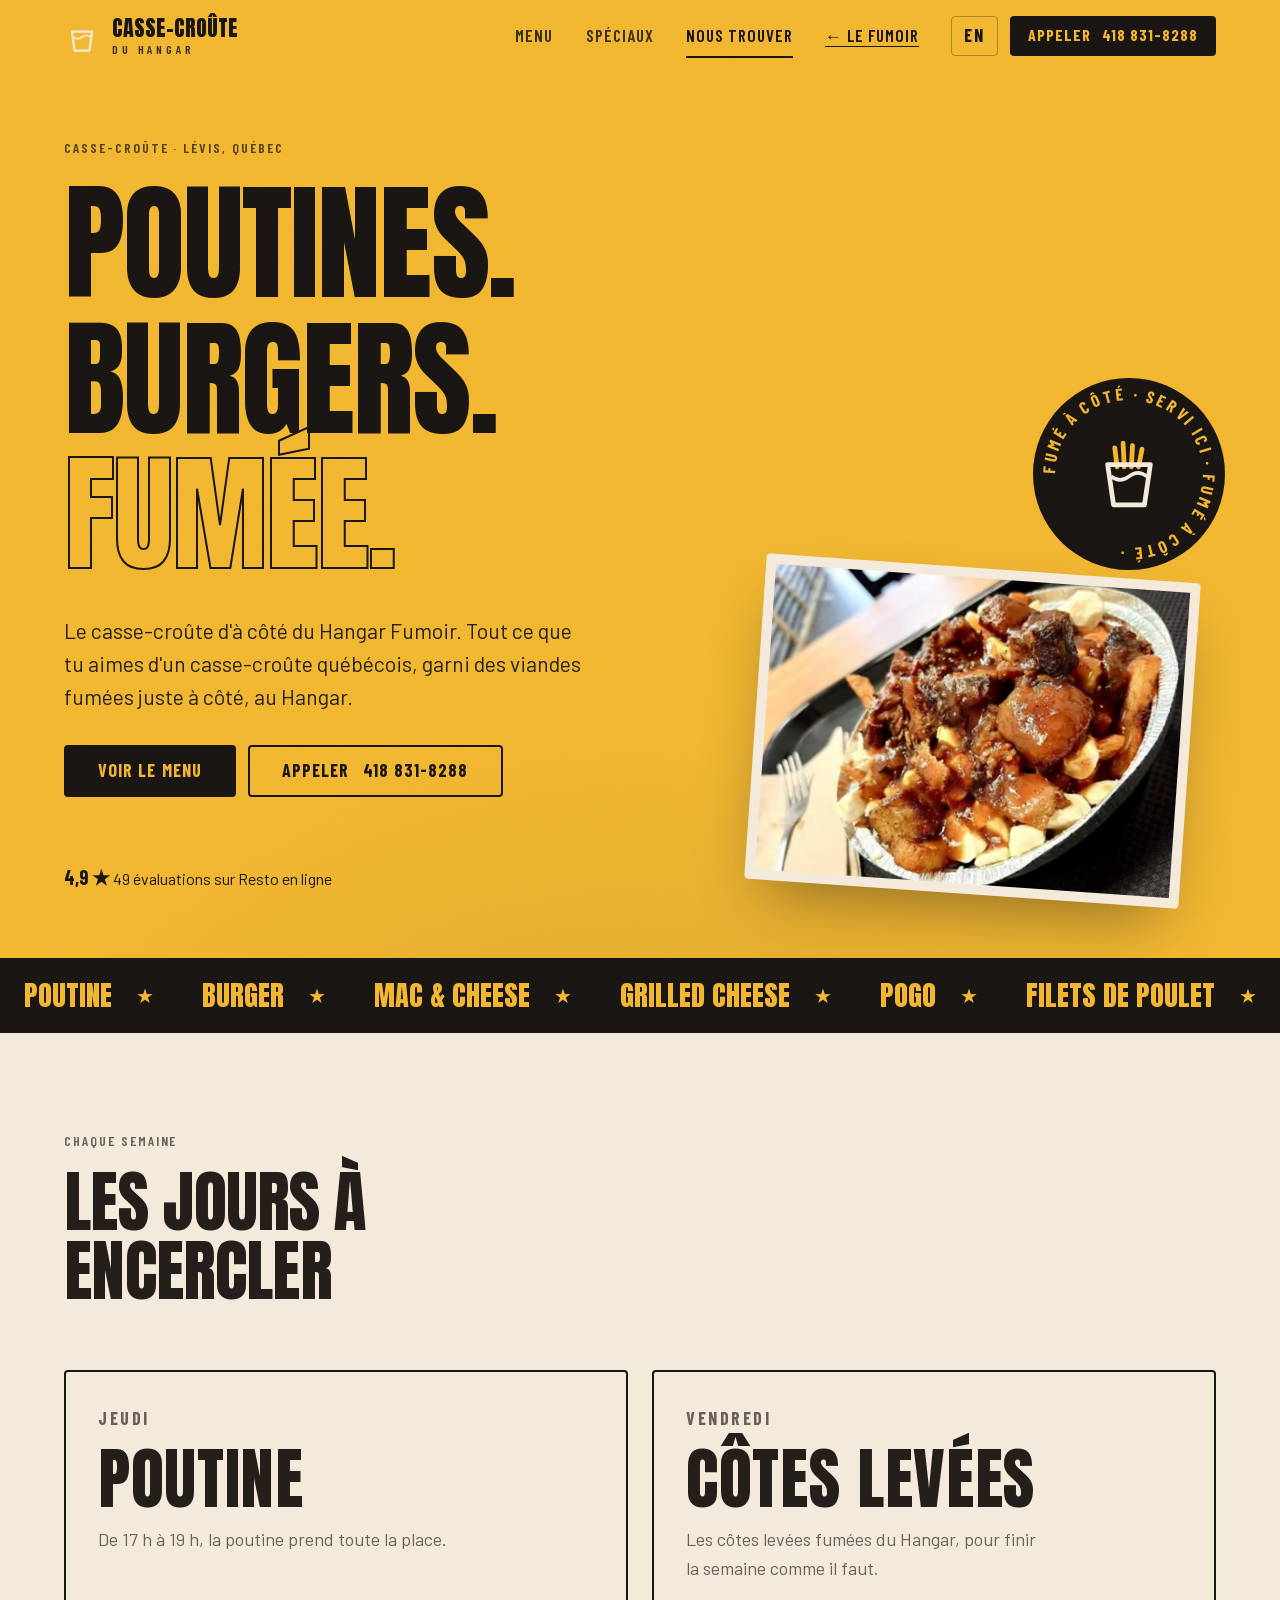
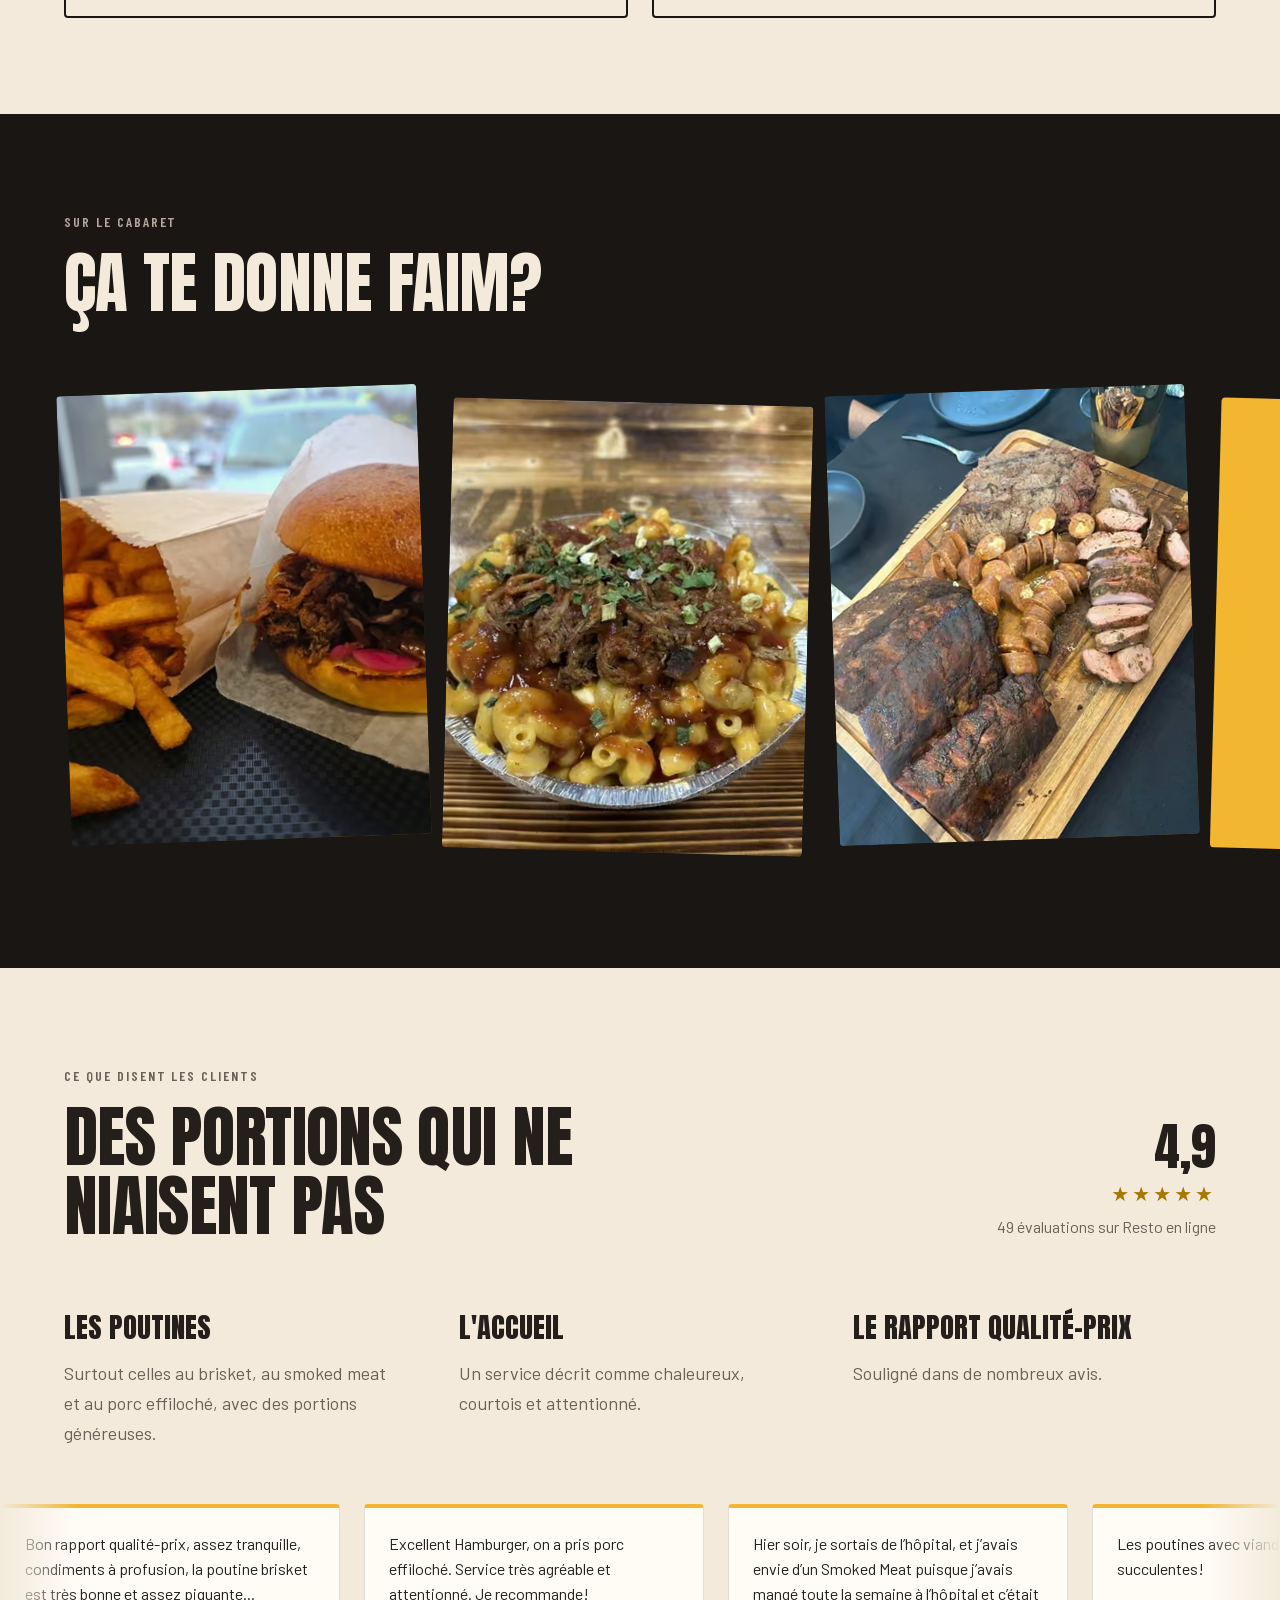
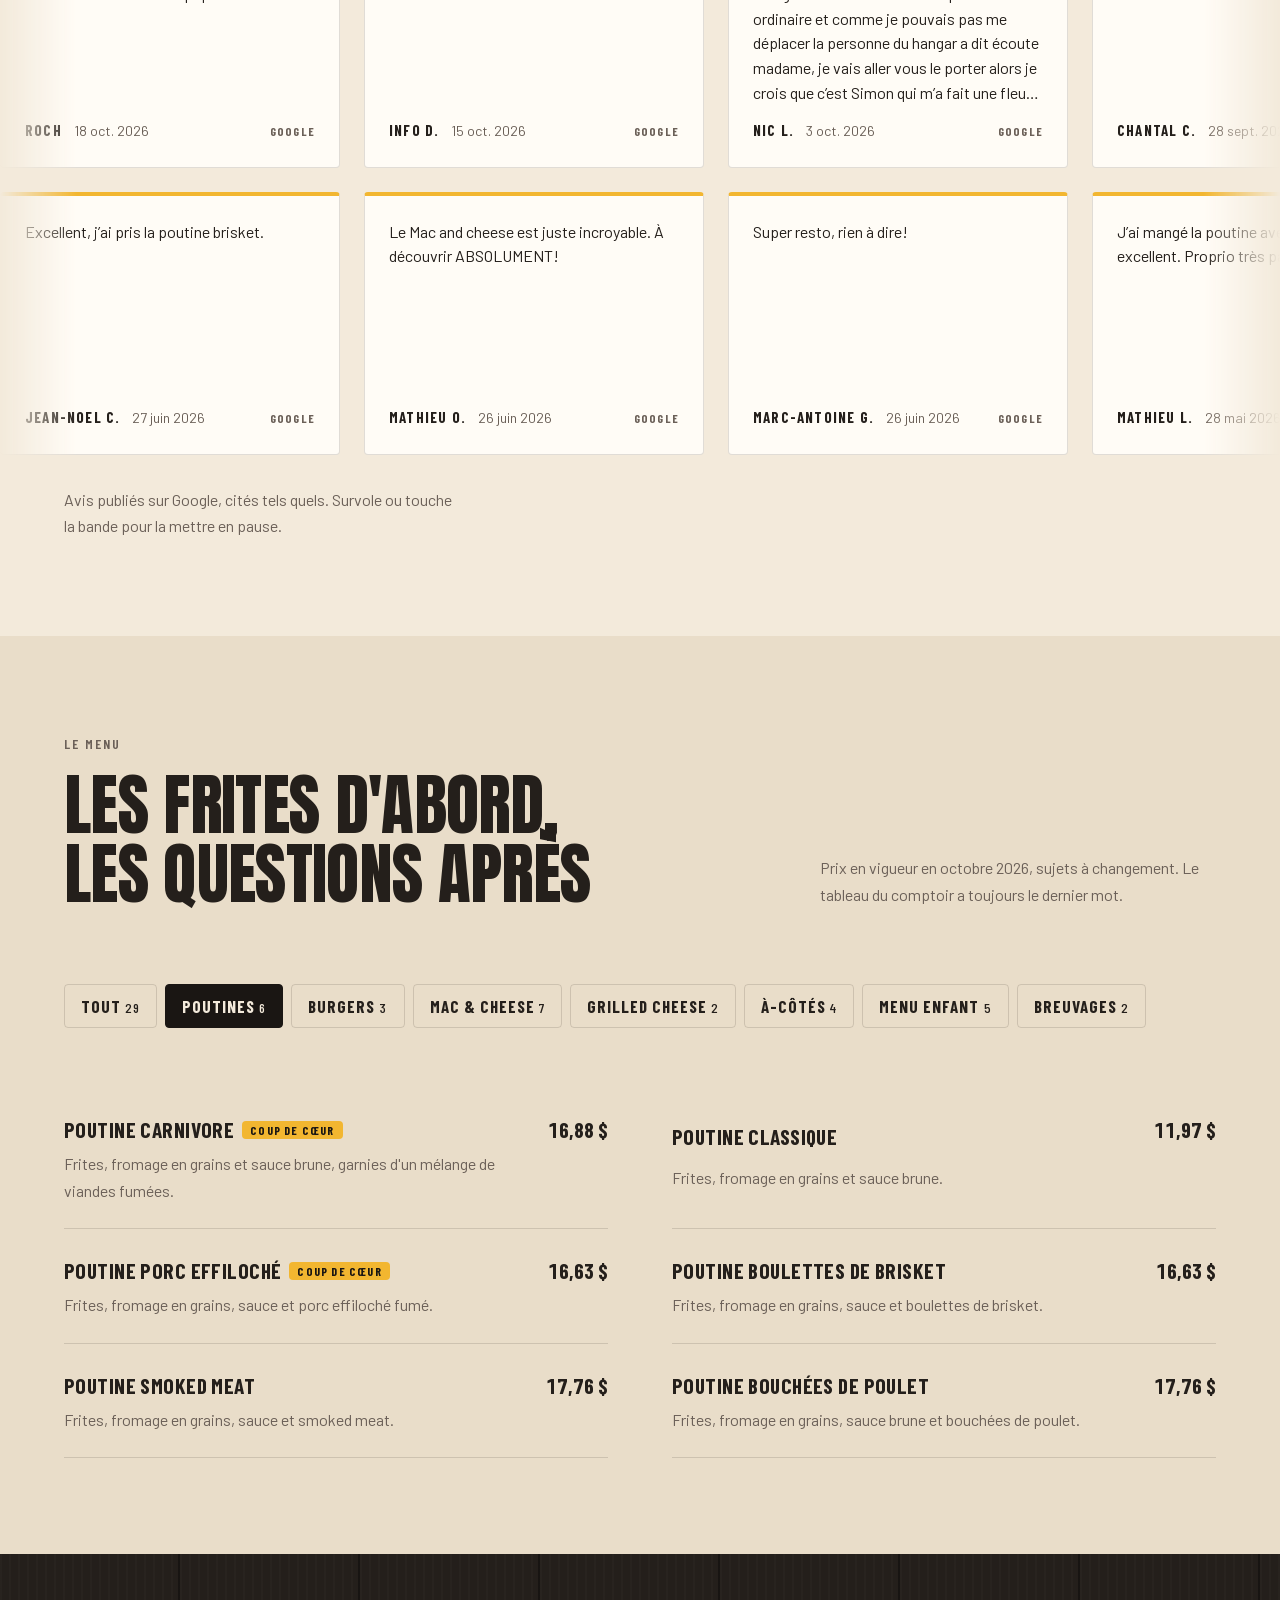
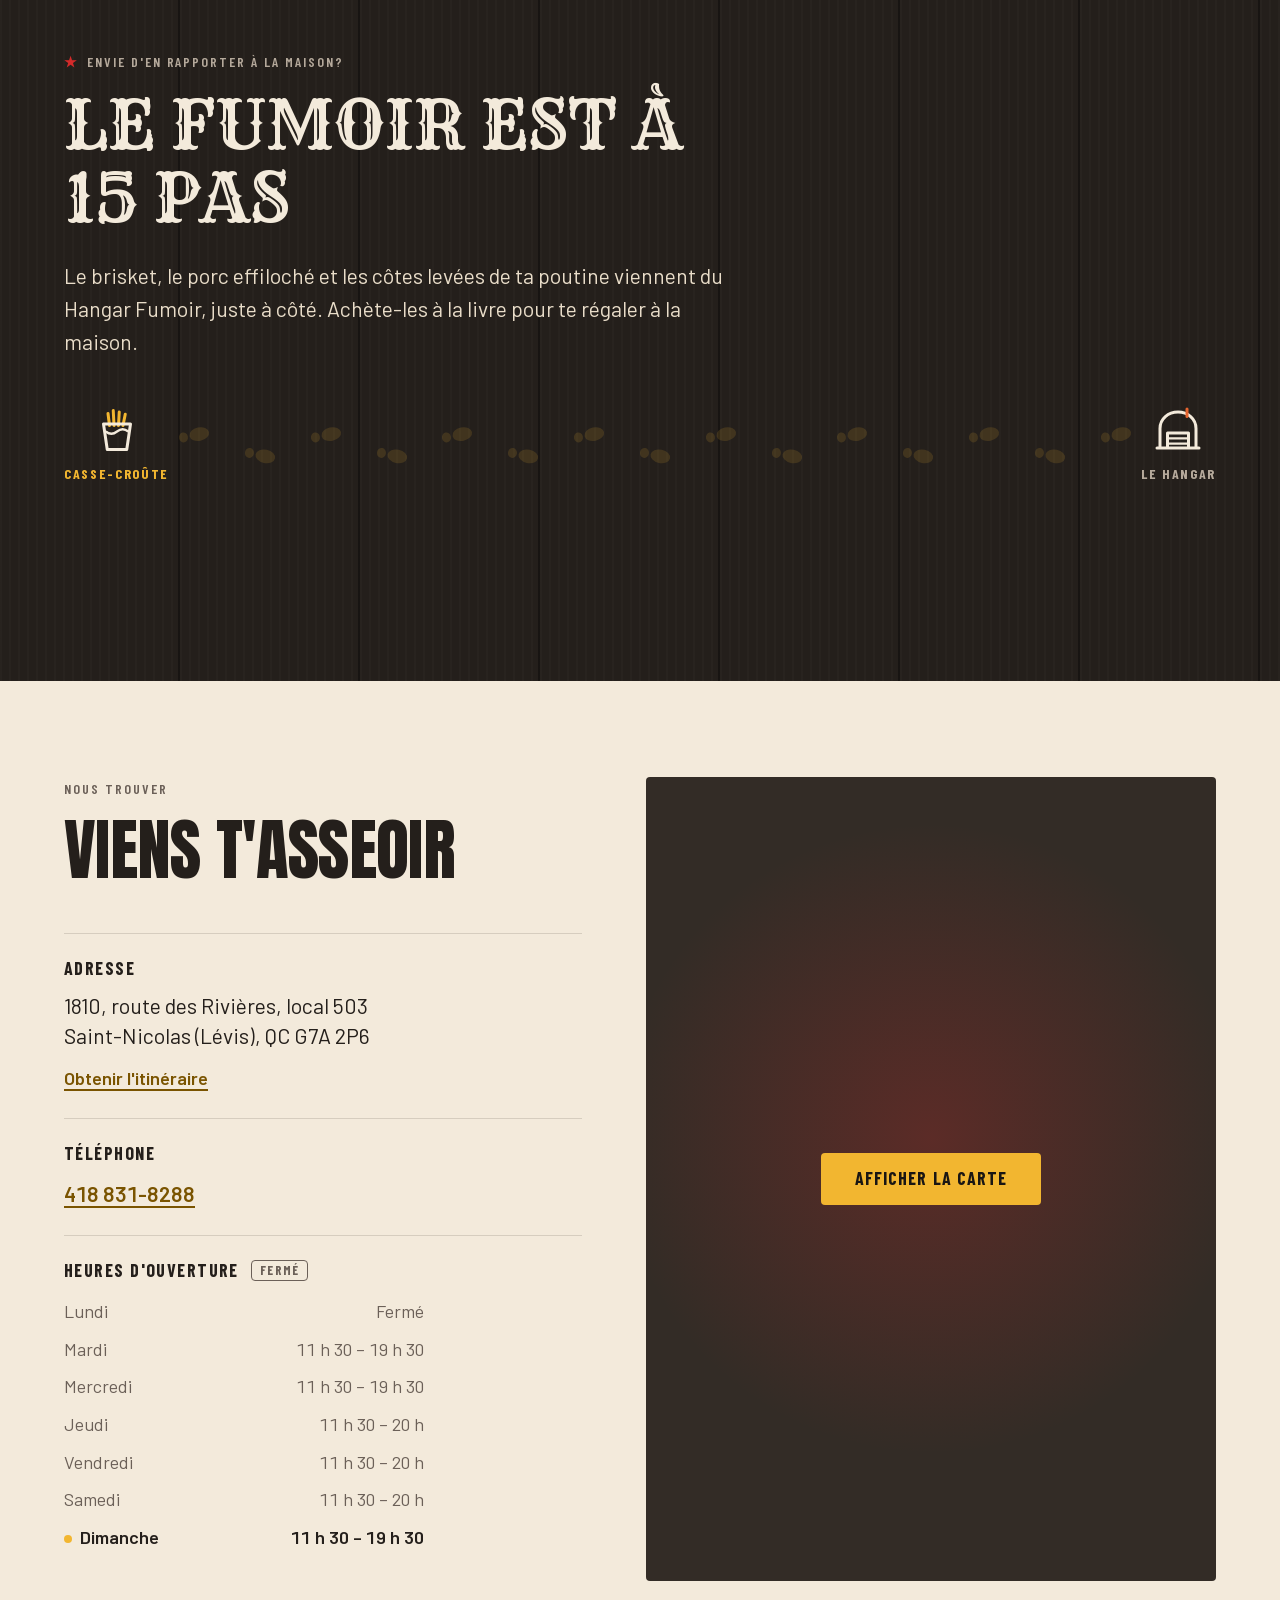
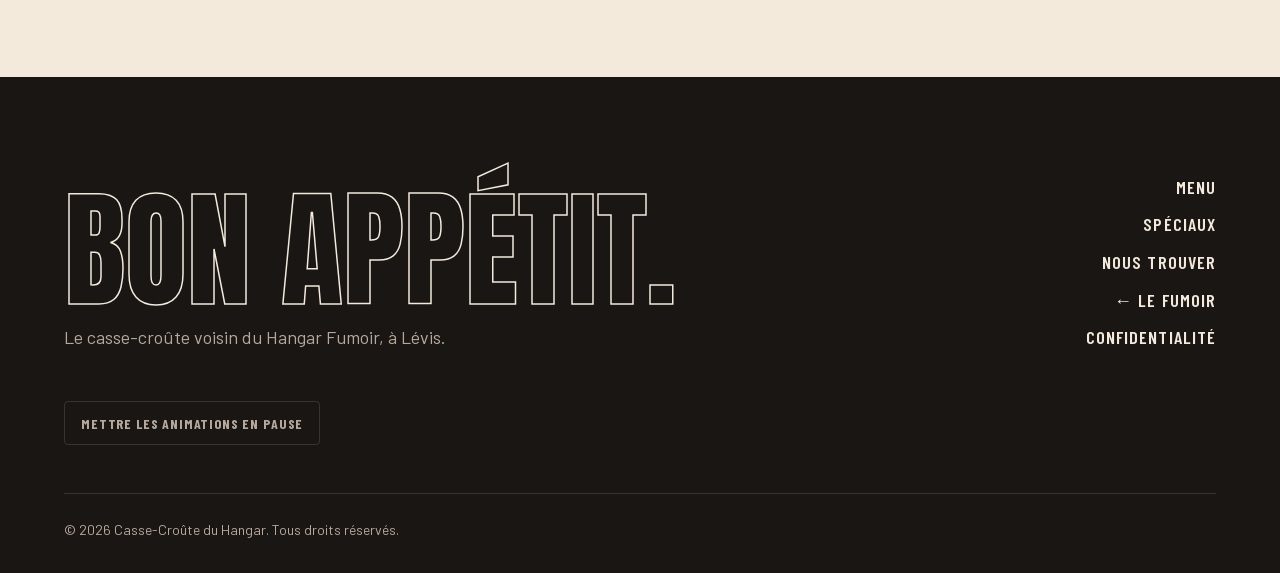
==== commit 7e3d2821: "Bande défilante de tous les avis Google sur les deux sites 18 avis pour le Hangar, 46 pour le casse-" ====
--- a/casse-croute/index.html
+++ b/casse-croute/index.html
@@ -187,6 +187,10 @@
           <li class="reveal"><strong data-i18n="cc.rev.3.t">Le rapport qualité-prix</strong><span data-i18n="cc.rev.3.d">Souligné dans de nombreux avis.</span></li>
         </ul>
       </div>
+      <div class="reviews" data-reviews aria-label="Avis Google" data-i18n-attr="aria-label:rev.region" role="region" tabindex="0"></div>
+      <div class="wrap">
+        <p class="section__note" data-i18n="rev.note">Avis publiés sur Google, cités tels quels. Survole ou touche la bande pour la mettre en pause.</p>
+      </div>
     </section>
 
     <!-- ============ MENU ============ -->
@@ -286,6 +290,7 @@
   <script src="config.js"></script>
   <script src="../assets/js/i18n.js"></script>
   <script src="i18n-cc.js"></script>
+  <script src="reviews.js"></script>
   <script src="../assets/js/main.js"></script>
 </body>
 </html>
--- a/assets/css/style.css
+++ b/assets/css/style.css
@@ -688,3 +688,33 @@
   background: var(--charbon-3) radial-gradient(circle at 50% 45%, rgba(212, 42, 42, .25), transparent 60%);
   text-decoration: none;
 }
+
+/* ==========================================================================
+   Bande d'avis Google : deux rangées qui défilent en sens inverse
+   ========================================================================== */
+.reviews { display: grid; gap: var(--s5); overflow: hidden; padding-block: var(--s2) var(--s6);
+  -webkit-mask-image: linear-gradient(90deg, transparent, #000 6%, #000 94%, transparent);
+          mask-image: linear-gradient(90deg, transparent, #000 6%, #000 94%, transparent); }
+.reviews:focus-visible { outline-offset: -3px; }
+.rev-row { overflow: hidden; }
+.rev-track { display: flex; width: max-content; gap: var(--s5); animation: rev-scroll var(--dur, 90s) linear infinite; }
+.rev-dup { display: flex; gap: var(--s5); }
+.rev-row--rev .rev-track { animation-direction: reverse; }
+.reviews:hover .rev-track, .reviews:focus-within .rev-track, .reviews:active .rev-track { animation-play-state: paused; }
+@keyframes rev-scroll { to { transform: translateX(calc(-50% - var(--s5) / 2)); } }
+.rev {
+  margin: 0; flex: none; width: min(340px, 78vw); display: flex; flex-direction: column; gap: var(--s3);
+  padding: var(--s5); background: #FFFCF6; border: 1px solid var(--ligne-clair); border-top: 4px solid var(--braise);
+  border-radius: var(--radius);
+}
+.rev__stars { color: var(--braise); letter-spacing: .15em; font-size: 1rem; }
+.rev blockquote { margin: 0; font-size: 1rem; line-height: 1.55; display: -webkit-box; -webkit-line-clamp: 7; -webkit-box-orient: vertical; overflow: hidden; }
+.rev figcaption { margin-top: auto; display: flex; flex-wrap: wrap; align-items: baseline; gap: var(--s1) var(--s3); font-size: .875rem; color: var(--gris); }
+.rev figcaption strong { font-family: var(--f-label); font-weight: 700; letter-spacing: .08em; text-transform: uppercase; color: var(--encre); font-size: .9375rem; }
+.rev__g { margin-left: auto; font-family: var(--f-label); font-weight: 700; letter-spacing: .1em; text-transform: uppercase; font-size: .75rem; }
+@media (prefers-reduced-motion: reduce) {
+  .reviews { -webkit-mask-image: none; mask-image: none; overflow-x: auto; }
+  .rev-row { overflow: visible; }
+  .rev-track { animation: none; }
+  .rev-dup { display: none; }
+}
--- a/casse-croute/cc.css
+++ b/casse-croute/cc.css
@@ -153,3 +153,6 @@
 .cc .brand__name { line-height: 1; }
 .cc .nav a.nav__tel { color: var(--braise); }
 .cc .cc-hero__title { line-height: 1.06; }
+.cc .rev { border-top-color: var(--braise); }
+.cc .rev__stars { color: #A87700; }
+.cc #avis .themes { margin-bottom: var(--s7); }
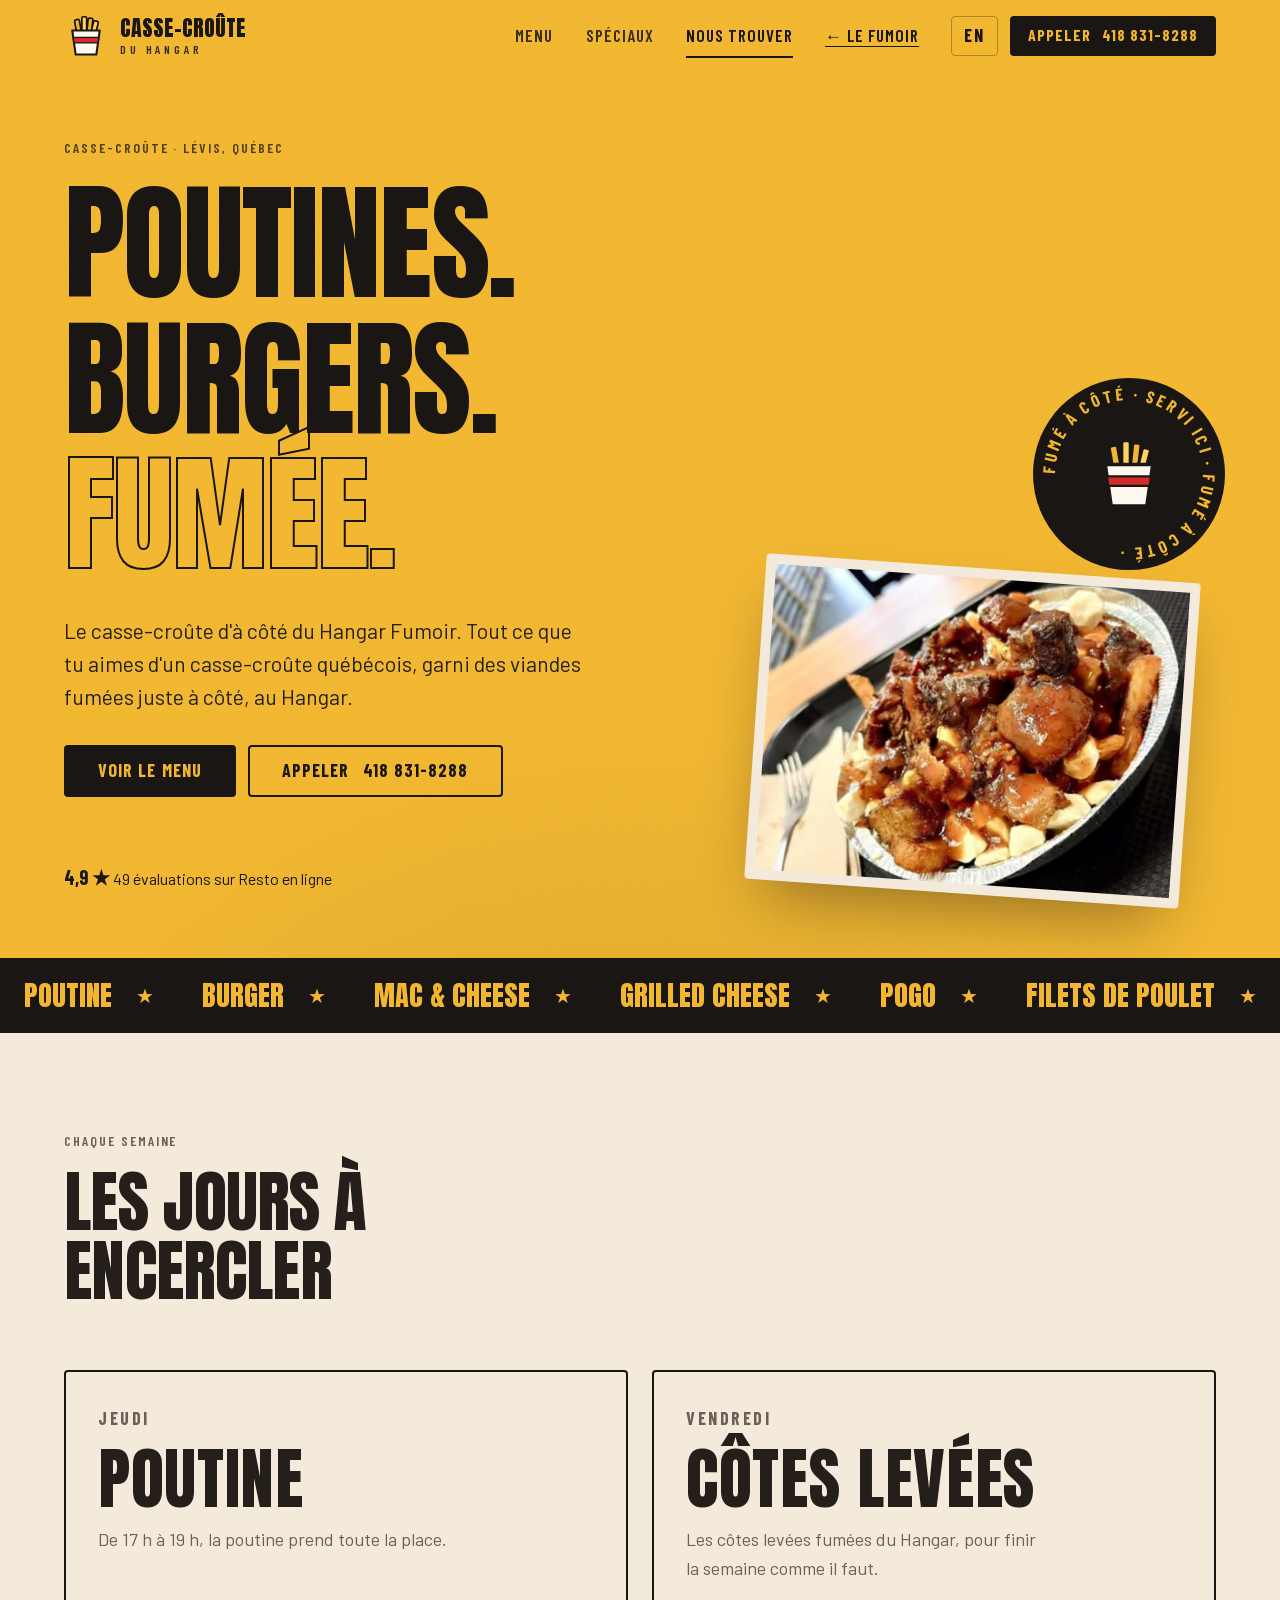
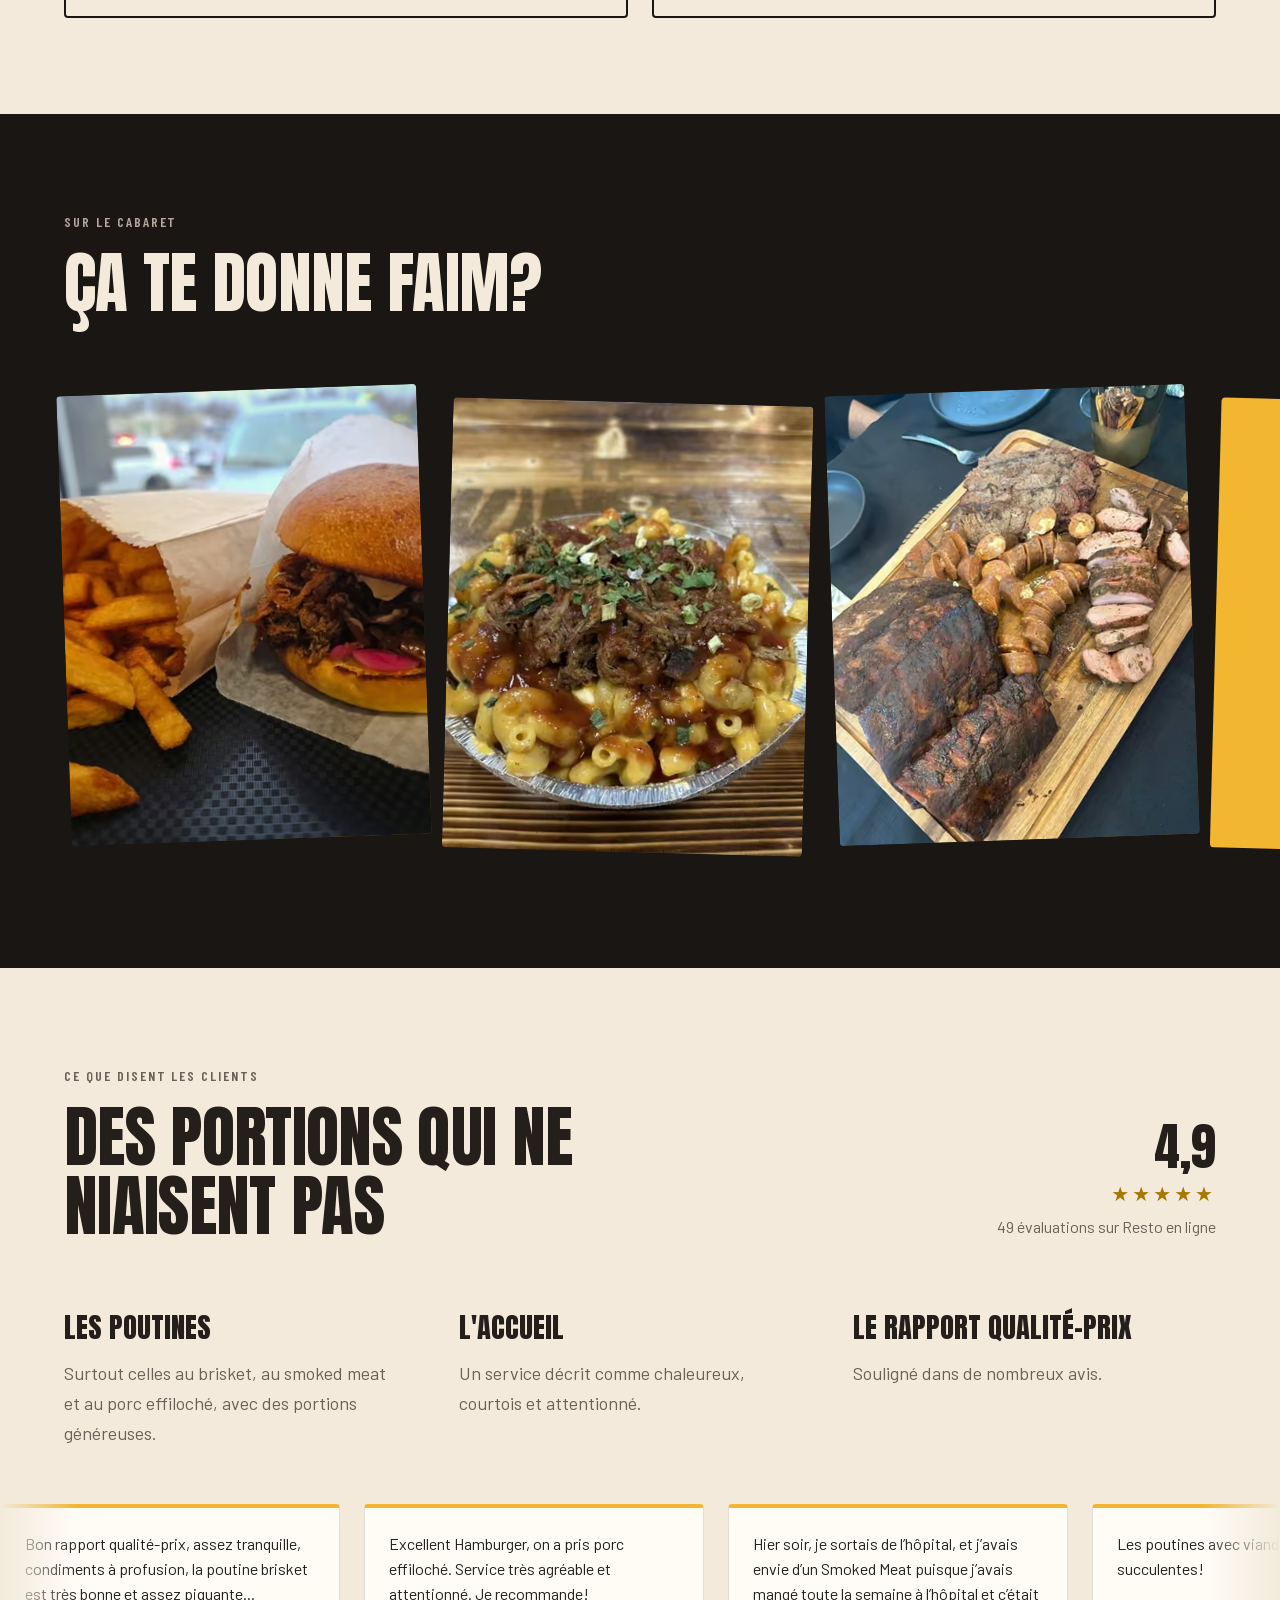
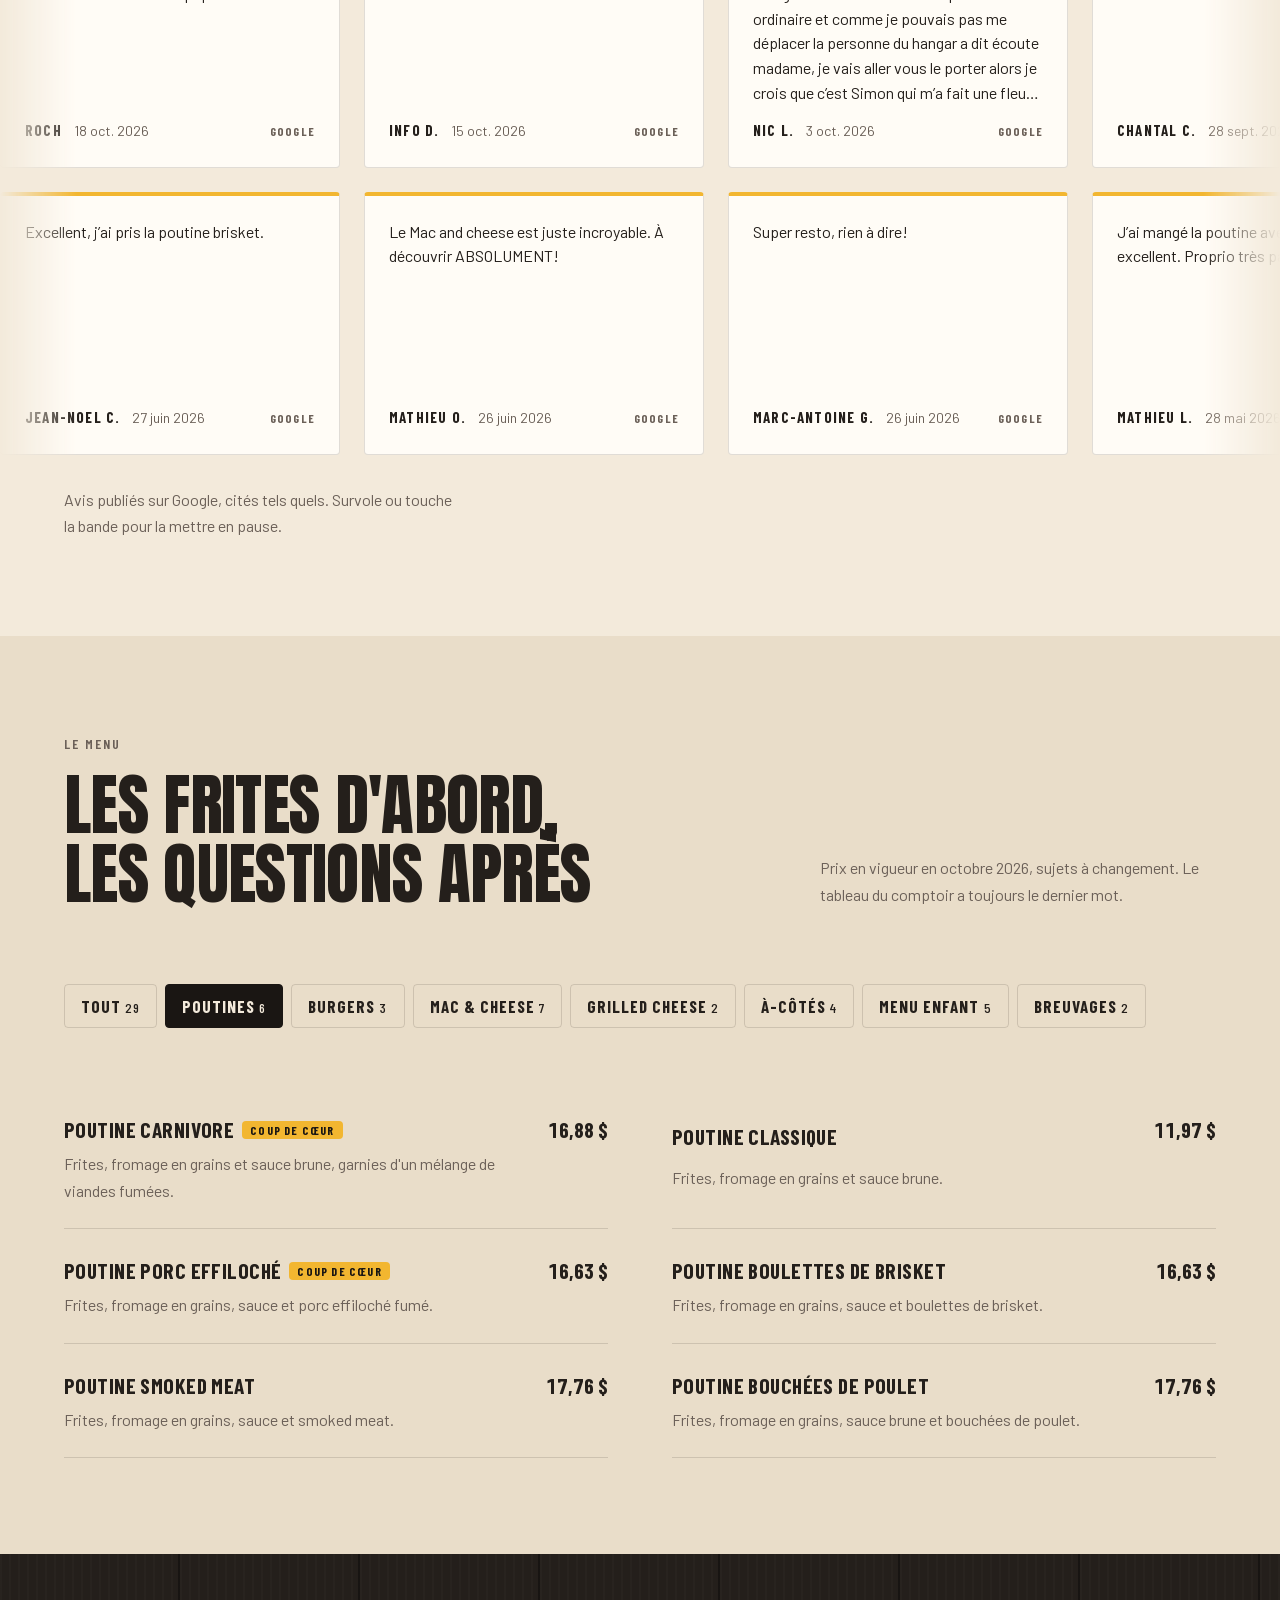
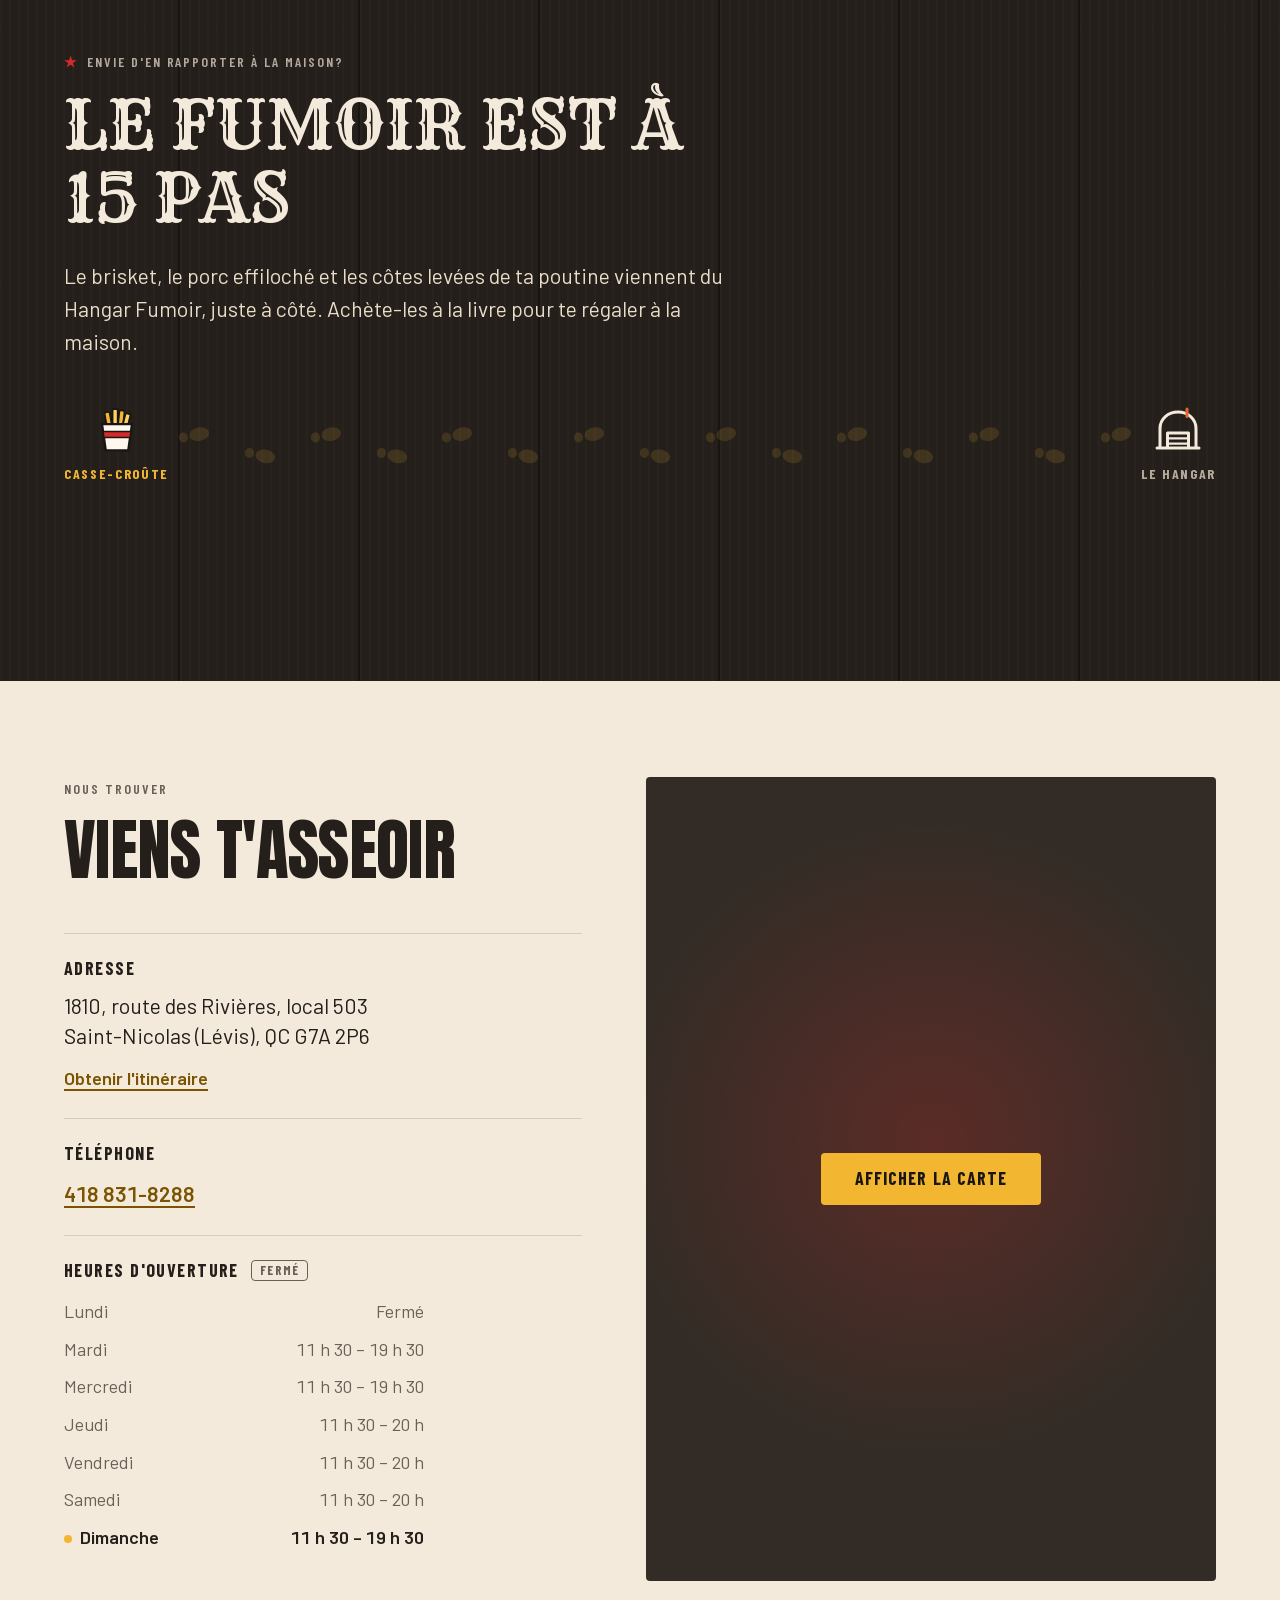
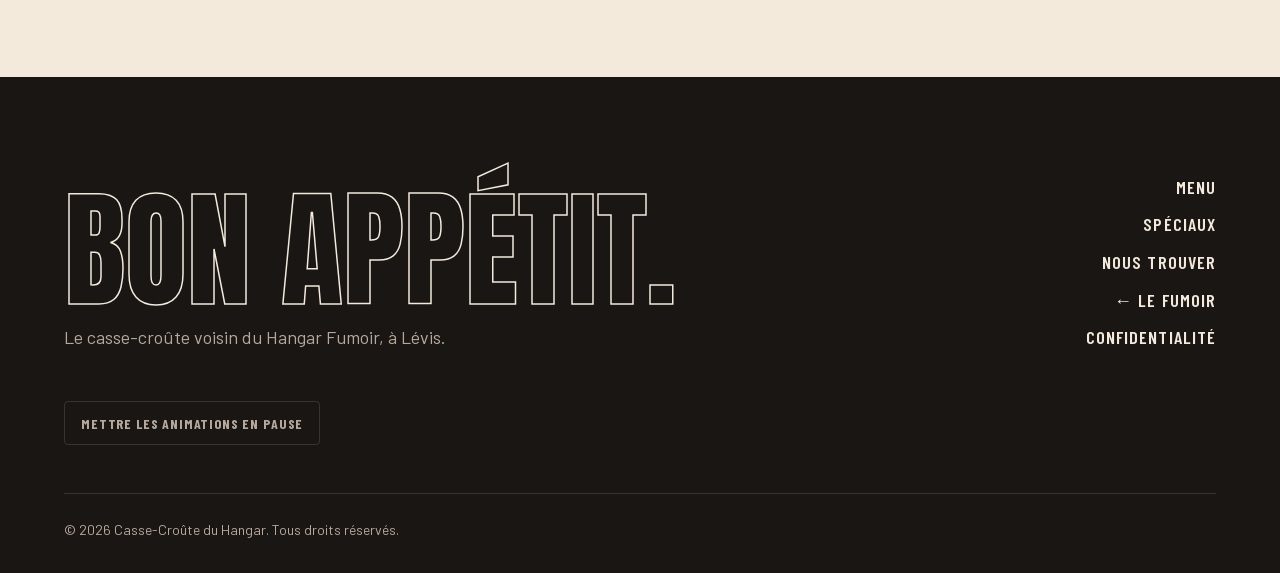
==== commit a781bf4f: "Nouveau logo du casse-croûte partout, renommé pour contourner le cache des navigateurs Co-Authored-B" ====
--- a/casse-croute/index.html
+++ b/casse-croute/index.html
@@ -7,7 +7,7 @@
   <meta name="description" content="Le casse-croûte voisin du Hangar Fumoir à Lévis : poutines, burgers, grilled cheese et mac & cheese garnis de viandes fumées juste à côté, au Hangar. Jeudi poutine, vendredi côtes levées.">
   <meta name="theme-color" content="#F2B630">
   <link rel="canonical" href="https://casse-croute-hangar.netlify.app/">
-  <link rel="icon" href="../assets/img/favicon-cc.svg" type="image/svg+xml">
+  <link rel="icon" href="../assets/img/favicon-cc-v2.svg" type="image/svg+xml">
 
   <meta property="og:type" content="website">
   <meta property="og:site_name" content="Casse-Croûte du Hangar">
@@ -36,7 +36,7 @@
     "url": "https://casse-croute-hangar.netlify.app/",
     "telephone": "+1-418-831-8288",
     "image": ["https://casse-croute-hangar.netlify.app/assets/img/photos/og-cc.jpg", "https://casse-croute-hangar.netlify.app/assets/img/photos/cc-poutine.jpg"],
-    "logo": "https://casse-croute-hangar.netlify.app/assets/img/logo-cc.svg",
+    "logo": "https://casse-croute-hangar.netlify.app/assets/img/logo-cc-v2.svg",
     "servesCuisine": ["Poutine", "Burgers", "Cuisine québécoise", "BBQ fumé"],
     "priceRange": "$",
     "acceptsReservations": false,
@@ -67,7 +67,7 @@
   <header class="header" id="top">
     <div class="wrap header__inner">
       <a class="brand" href="#top" aria-label="Casse-Croûte du Hangar — accueil">
-        <img src="../assets/img/logo-cc.svg" alt="" width="36" height="36">
+        <img src="../assets/img/logo-cc-v2.svg" alt="" width="36" height="36">
         <span class="brand__name">Casse-Croûte<small>du Hangar</small></span>
       </a>
 
@@ -120,7 +120,7 @@
           <circle cx="100" cy="100" r="96" fill="#1A1613"/>
           <text><textPath href="#circle" data-i18n="cc.sticker">Fumé à côté · Servi ici · Fumé à côté ·</textPath></text>
         </svg>
-        <img src="../assets/img/logo-cc.svg" alt="" width="64" height="64">
+        <img src="../assets/img/logo-cc-v2.svg" alt="" width="64" height="64">
       </div>
     </section>
 
@@ -219,7 +219,7 @@
         </div>
         <div class="steps15 steps15--back" aria-hidden="true">
           <div class="steps15__end steps15__end--cc">
-            <img src="../assets/img/logo-cc.svg" alt="" width="40" height="40">
+            <img src="../assets/img/logo-cc-v2.svg" alt="" width="40" height="40">
             <span>Casse-croûte</span>
           </div>
           <div class="steps15__path" data-count="15"></div>
--- a/casse-croute/cc.css
+++ b/casse-croute/cc.css
@@ -156,3 +156,4 @@
 .cc .rev { border-top-color: var(--braise); }
 .cc .rev__stars { color: #A87700; }
 .cc #avis .themes { margin-bottom: var(--s7); }
+.cc .brand > img { width: 44px; height: 44px; }
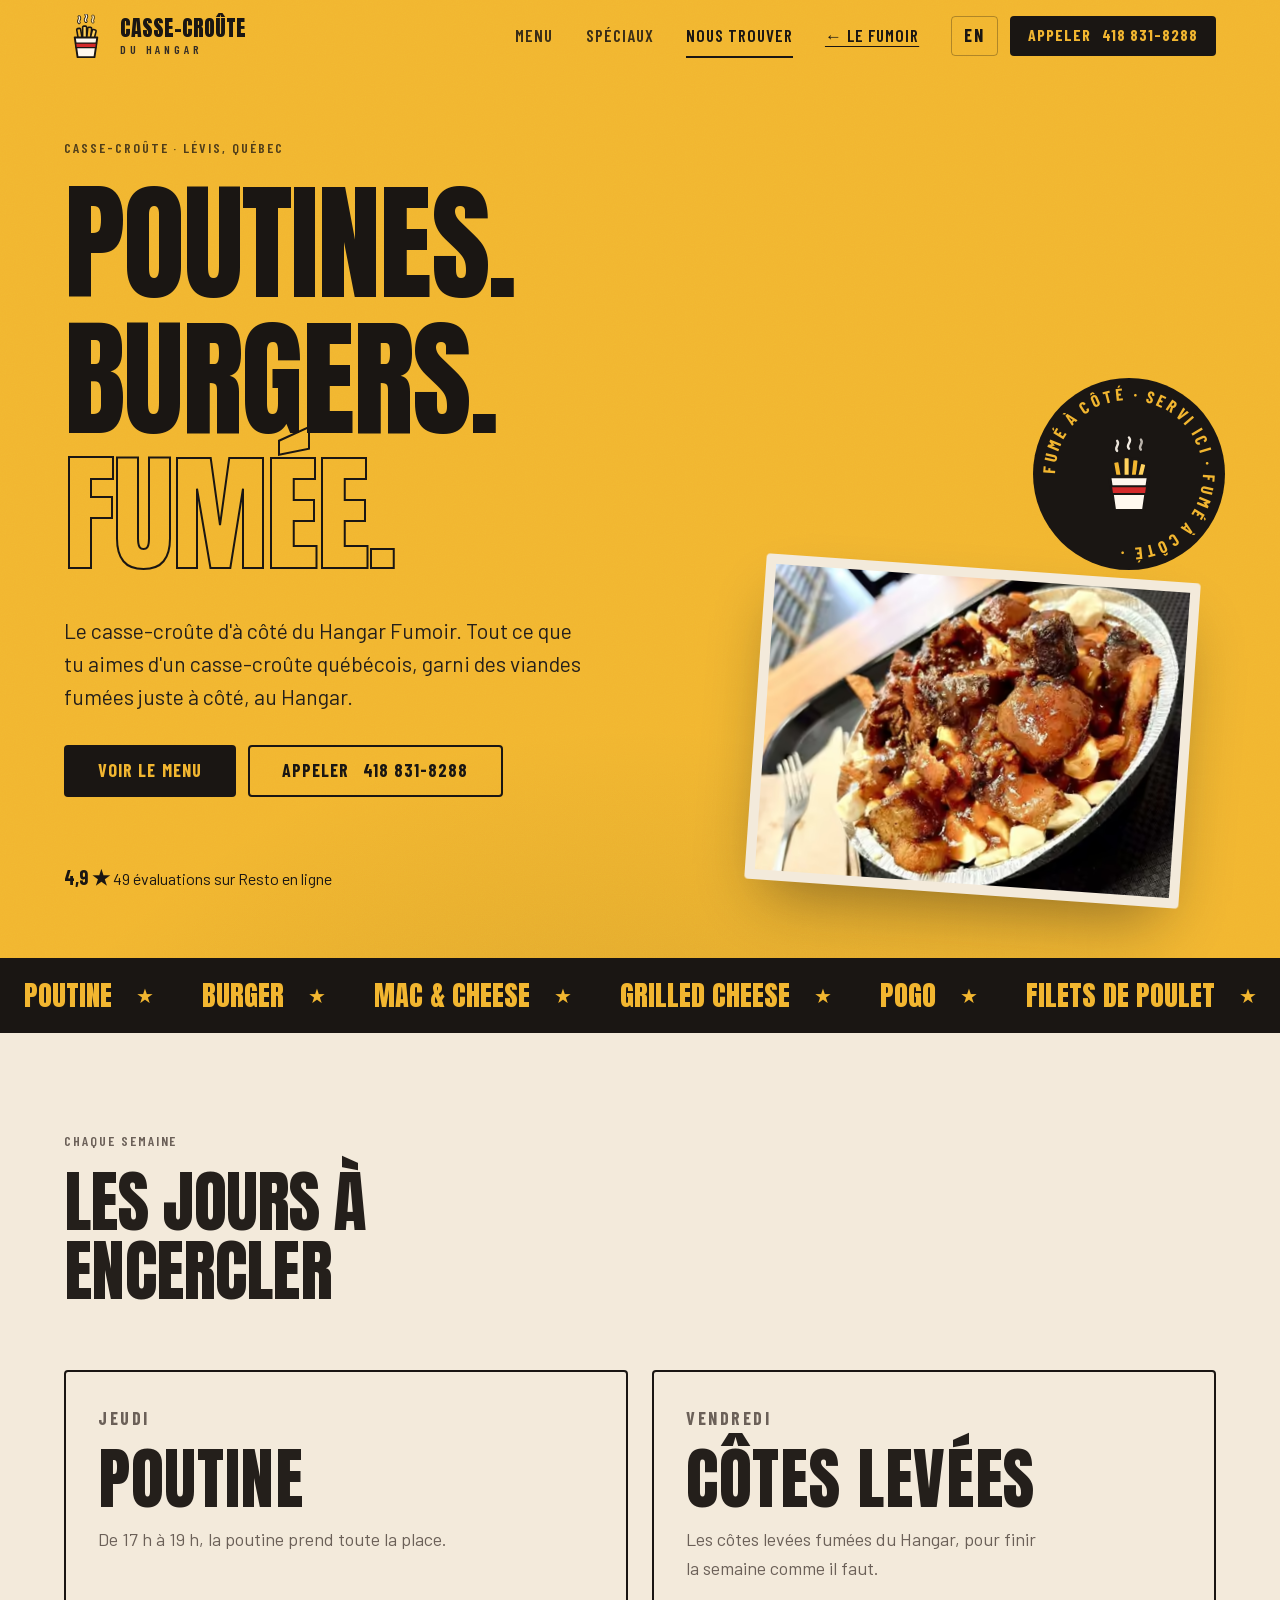
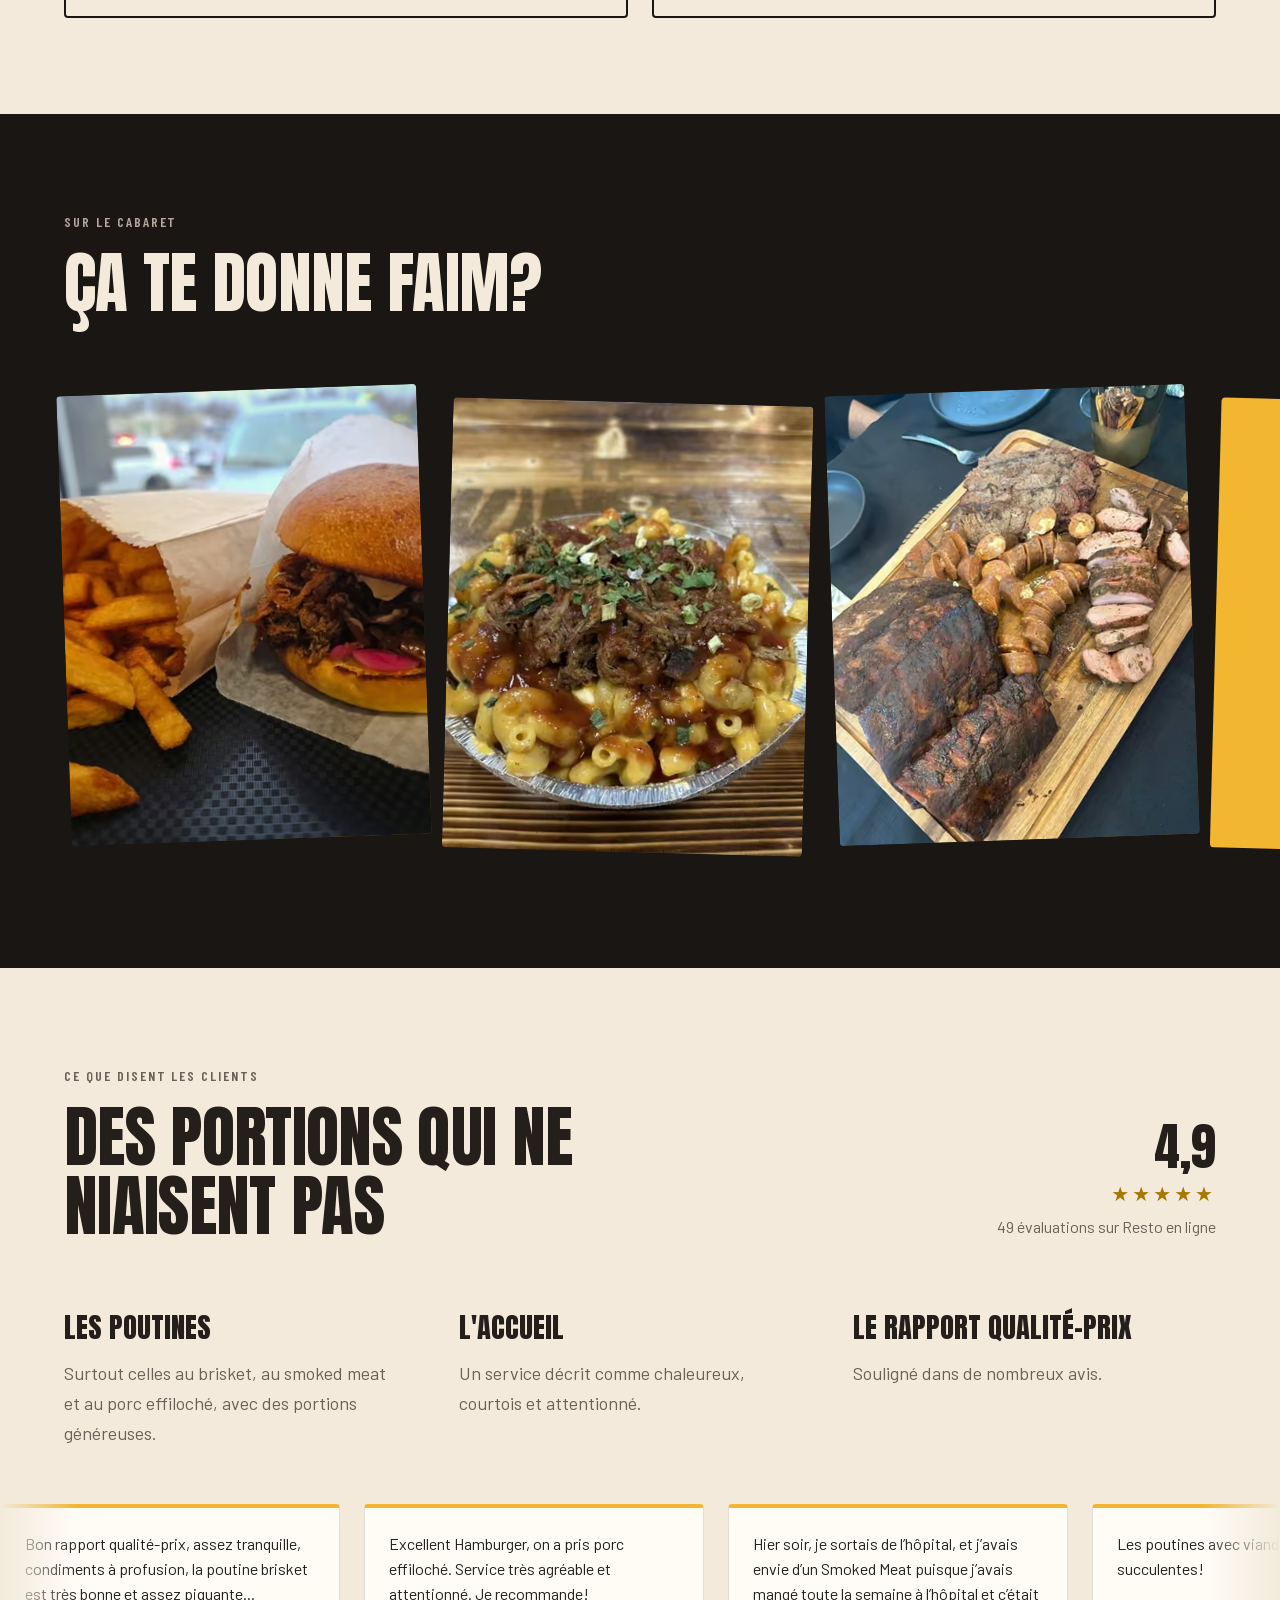
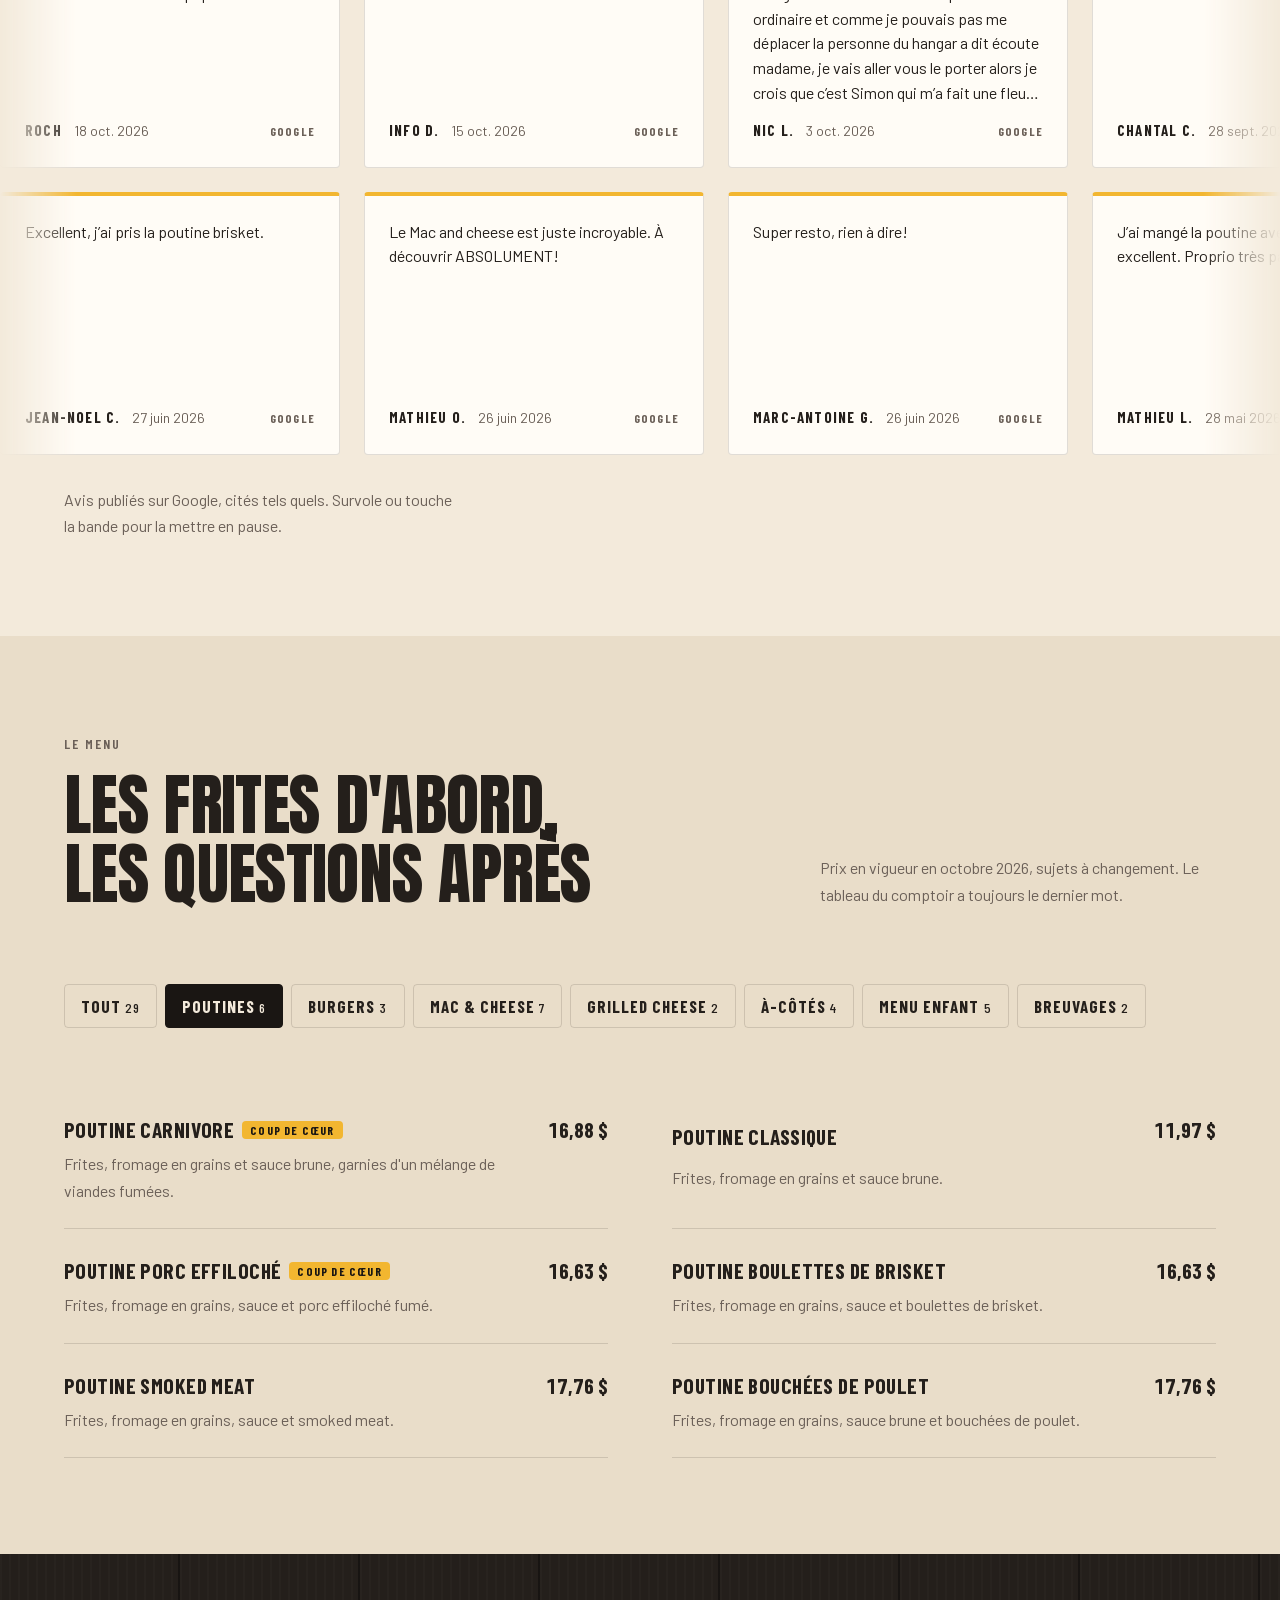
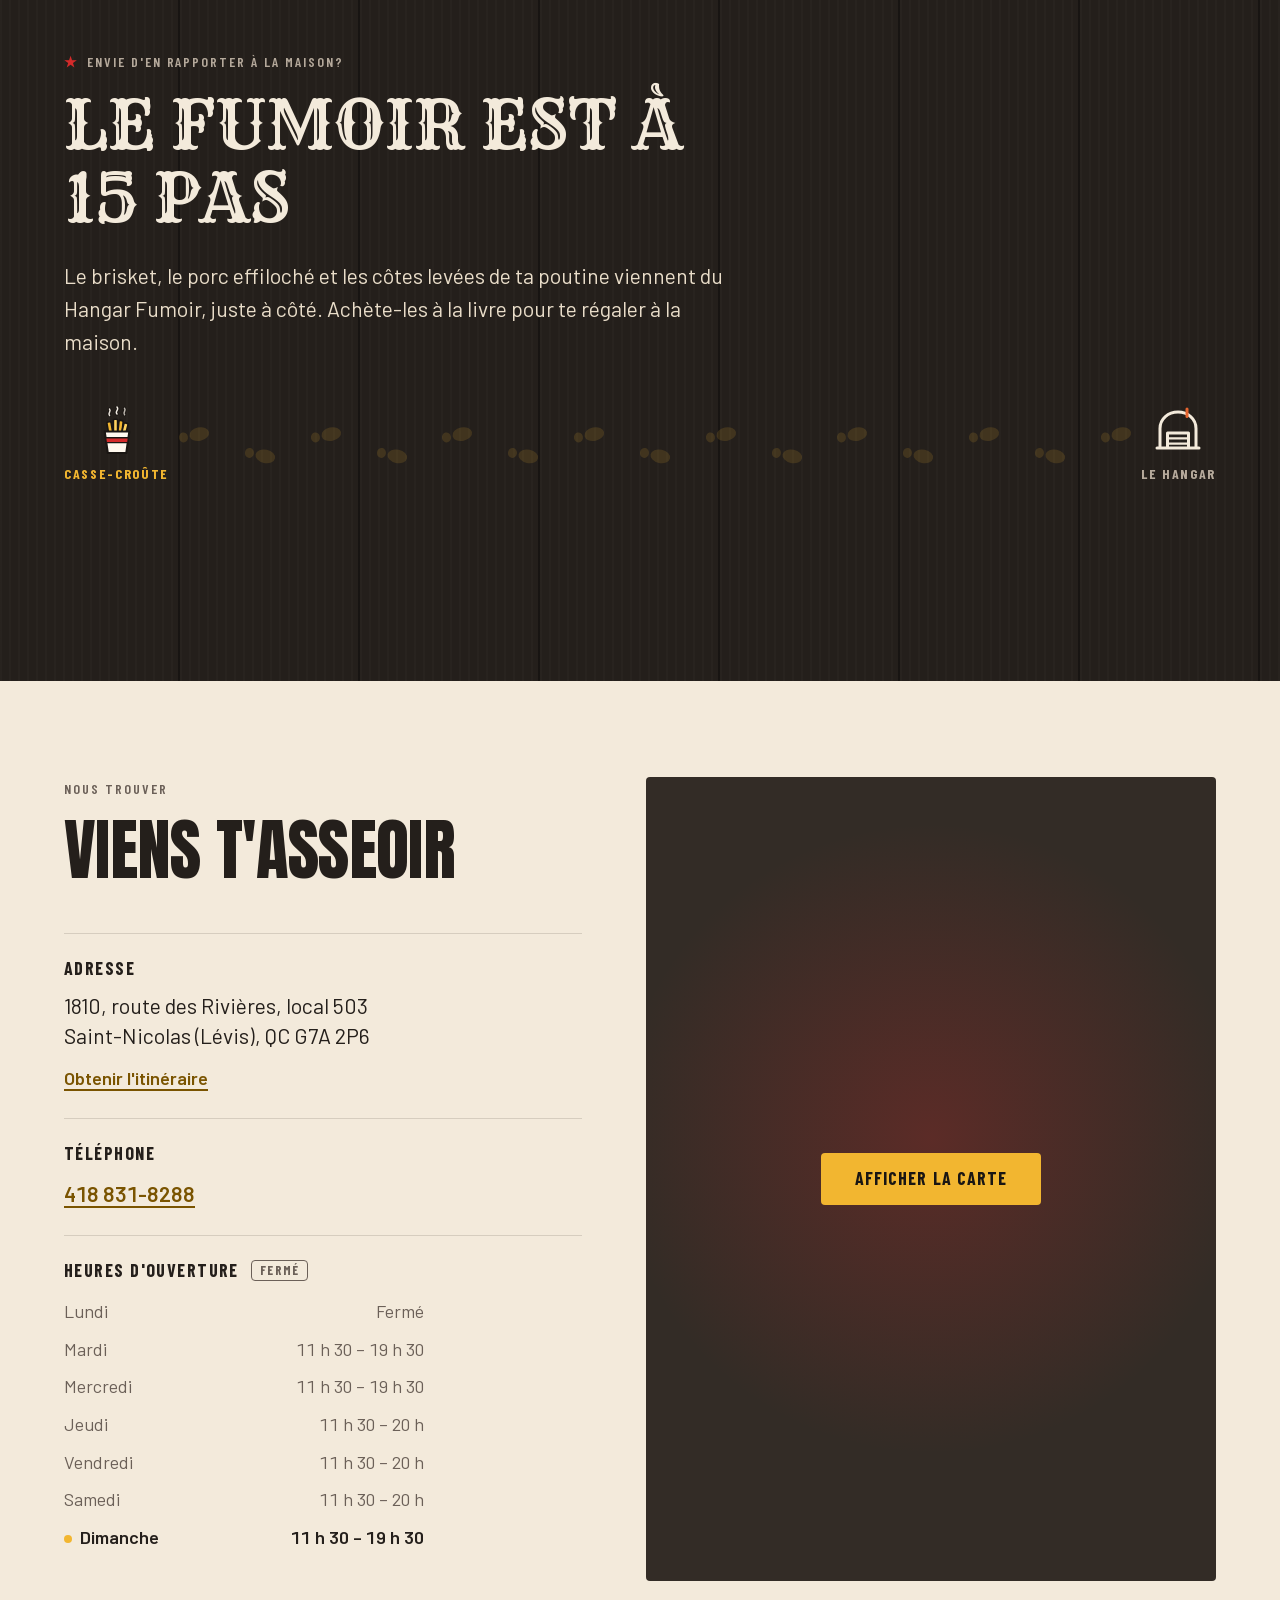
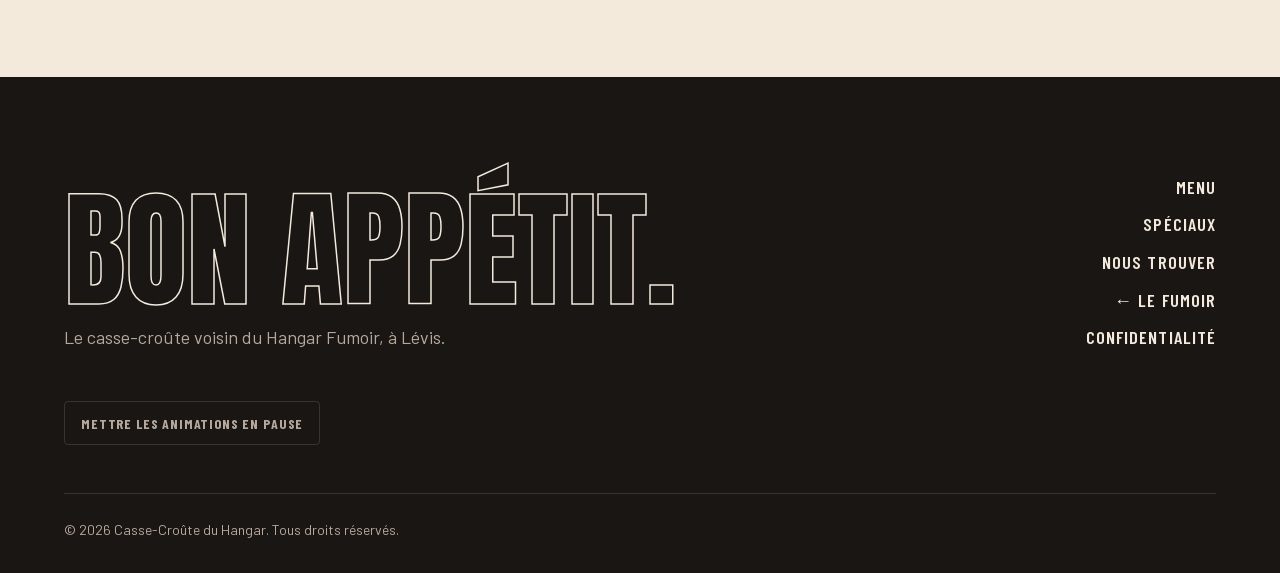
==== commit 696a2248: "Logo du casse-croûte : volutes de fumée animées au-dessus des frites Co-Authored-By: Claude Opus 5.5" ====
--- a/casse-croute/index.html
+++ b/casse-croute/index.html
@@ -36,7 +36,7 @@
     "url": "https://casse-croute-hangar.netlify.app/",
     "telephone": "+1-418-831-8288",
     "image": ["https://casse-croute-hangar.netlify.app/assets/img/photos/og-cc.jpg", "https://casse-croute-hangar.netlify.app/assets/img/photos/cc-poutine.jpg"],
-    "logo": "https://casse-croute-hangar.netlify.app/assets/img/logo-cc-v2.svg",
+    "logo": "https://casse-croute-hangar.netlify.app/assets/img/logo-cc-v3.svg",
     "servesCuisine": ["Poutine", "Burgers", "Cuisine québécoise", "BBQ fumé"],
     "priceRange": "$",
     "acceptsReservations": false,
@@ -67,7 +67,7 @@
   <header class="header" id="top">
     <div class="wrap header__inner">
       <a class="brand" href="#top" aria-label="Casse-Croûte du Hangar — accueil">
-        <img src="../assets/img/logo-cc-v2.svg" alt="" width="36" height="36">
+        <img src="../assets/img/logo-cc-v3.svg" alt="" width="36" height="36">
         <span class="brand__name">Casse-Croûte<small>du Hangar</small></span>
       </a>
 
@@ -120,7 +120,7 @@
           <circle cx="100" cy="100" r="96" fill="#1A1613"/>
           <text><textPath href="#circle" data-i18n="cc.sticker">Fumé à côté · Servi ici · Fumé à côté ·</textPath></text>
         </svg>
-        <img src="../assets/img/logo-cc-v2.svg" alt="" width="64" height="64">
+        <img src="../assets/img/logo-cc-v3.svg" alt="" width="64" height="64">
       </div>
     </section>
 
@@ -219,7 +219,7 @@
         </div>
         <div class="steps15 steps15--back" aria-hidden="true">
           <div class="steps15__end steps15__end--cc">
-            <img src="../assets/img/logo-cc-v2.svg" alt="" width="40" height="40">
+            <img src="../assets/img/logo-cc-v3.svg" alt="" width="40" height="40">
             <span>Casse-croûte</span>
           </div>
           <div class="steps15__path" data-count="15"></div>
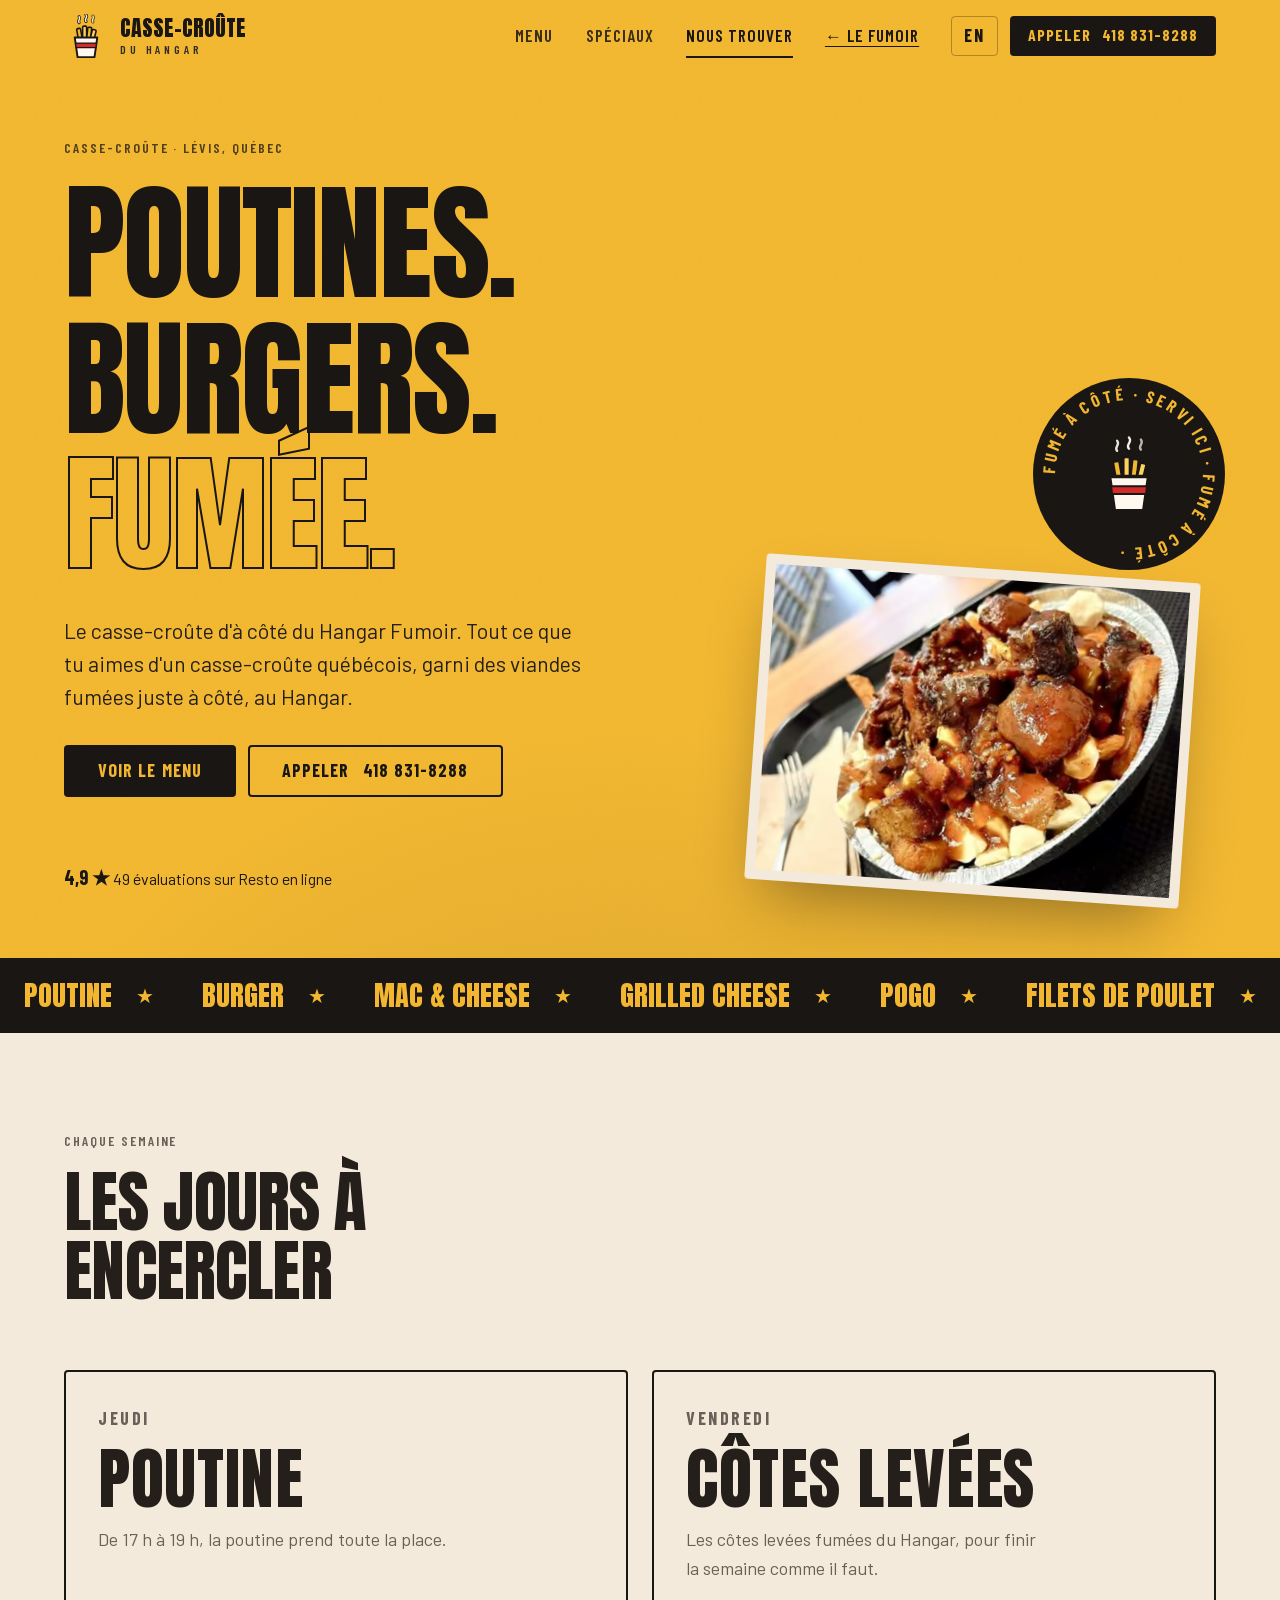
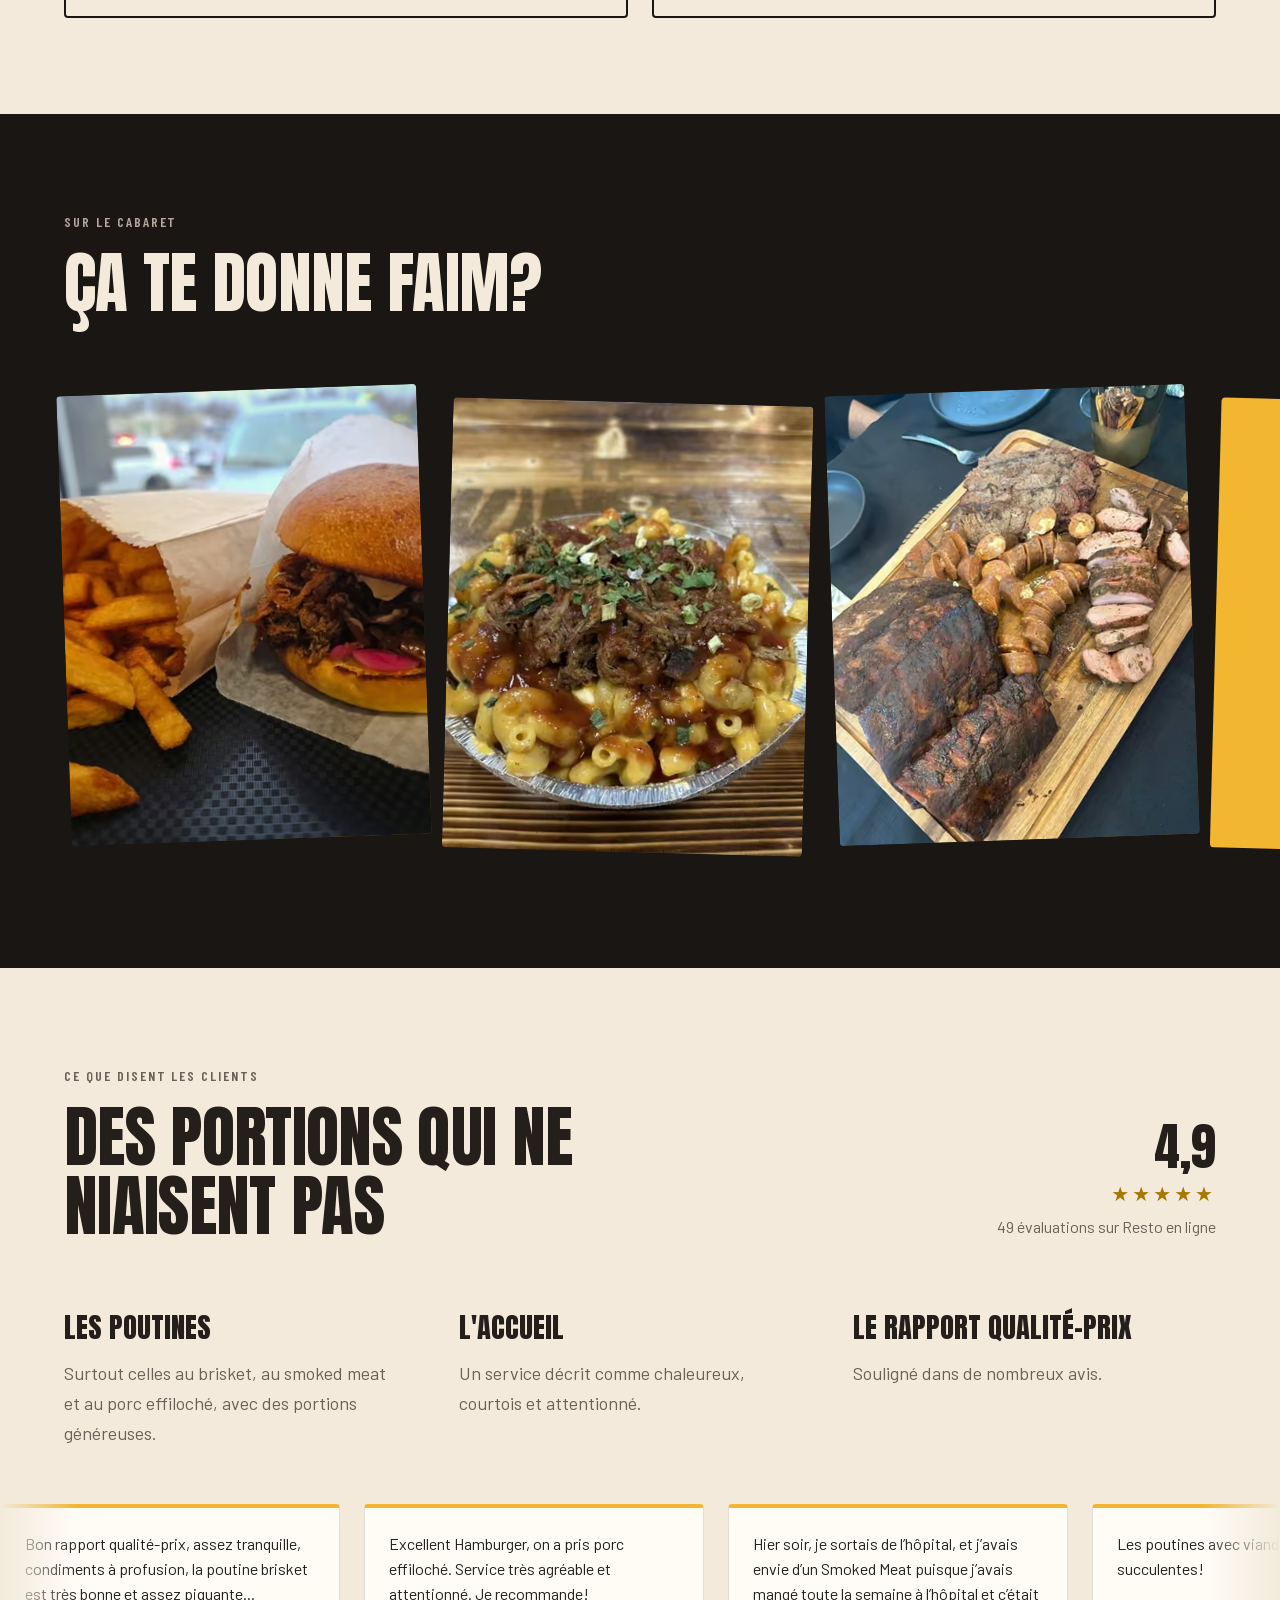
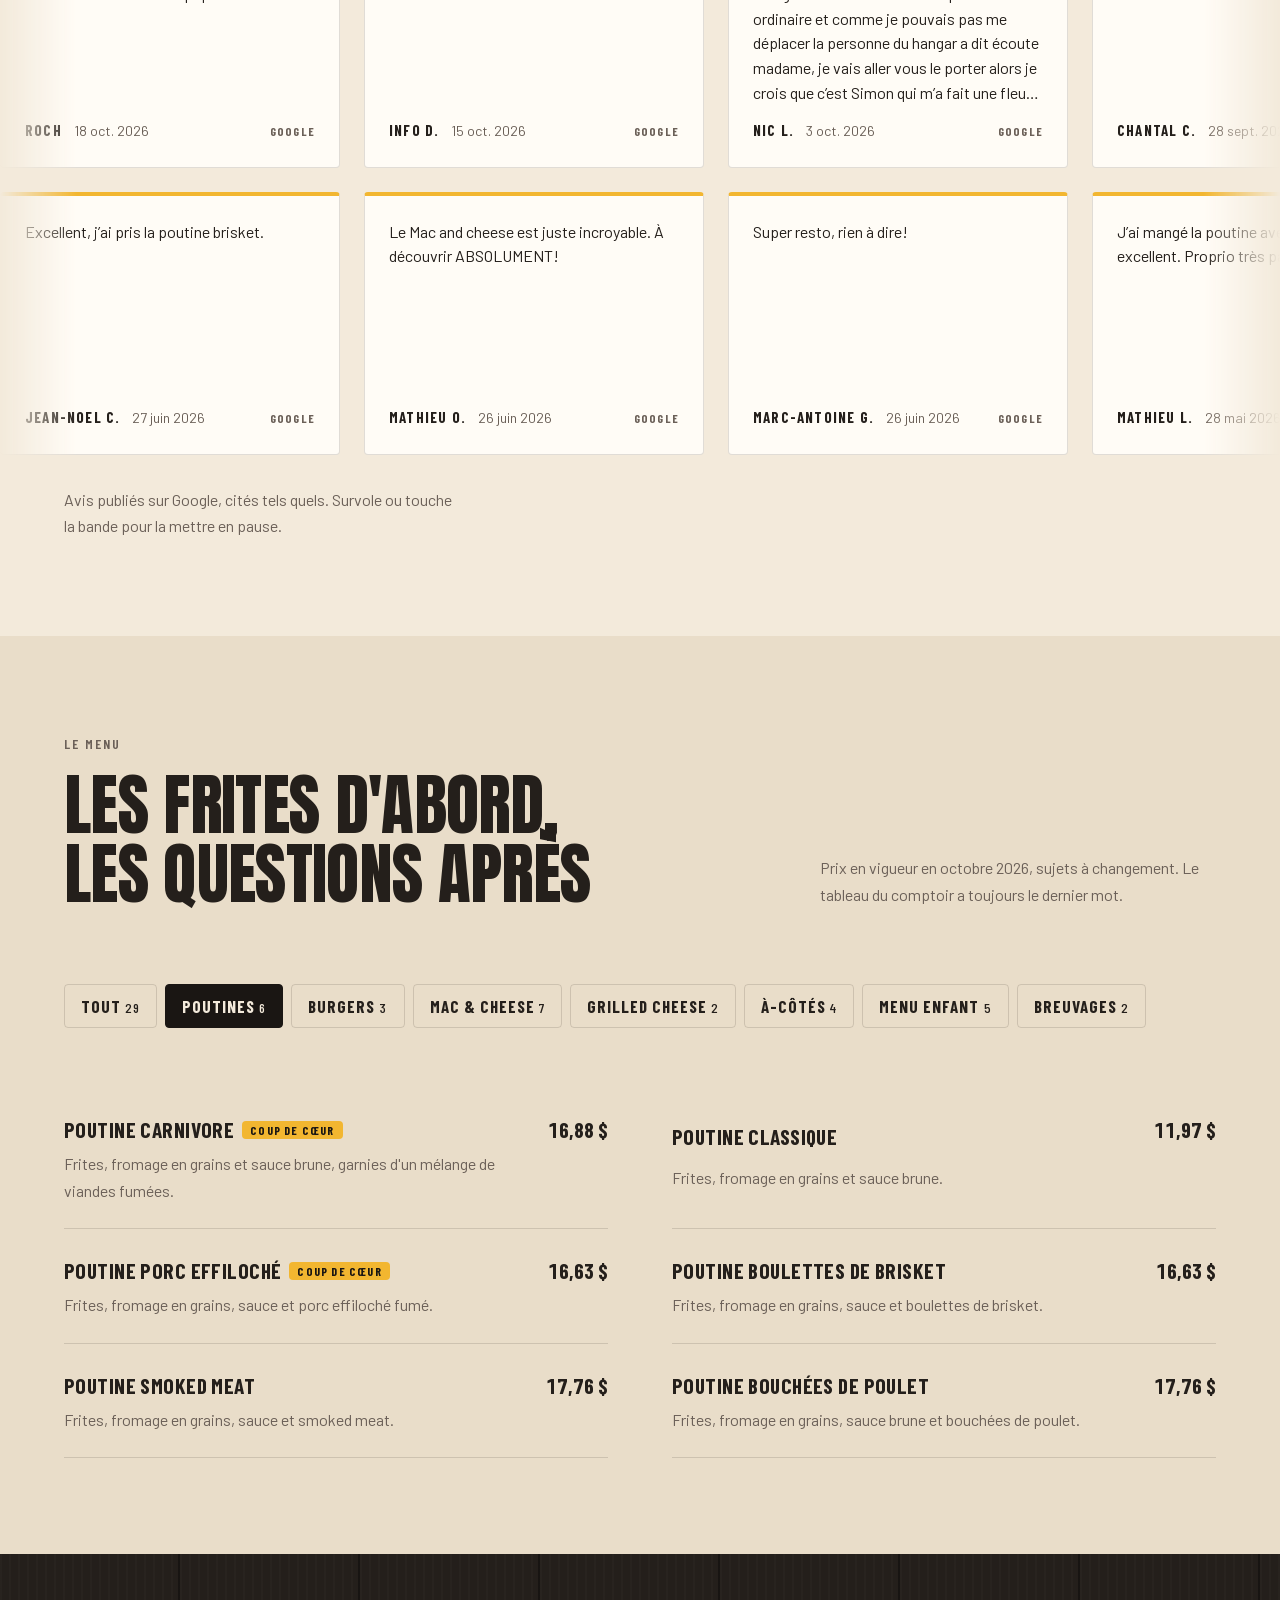
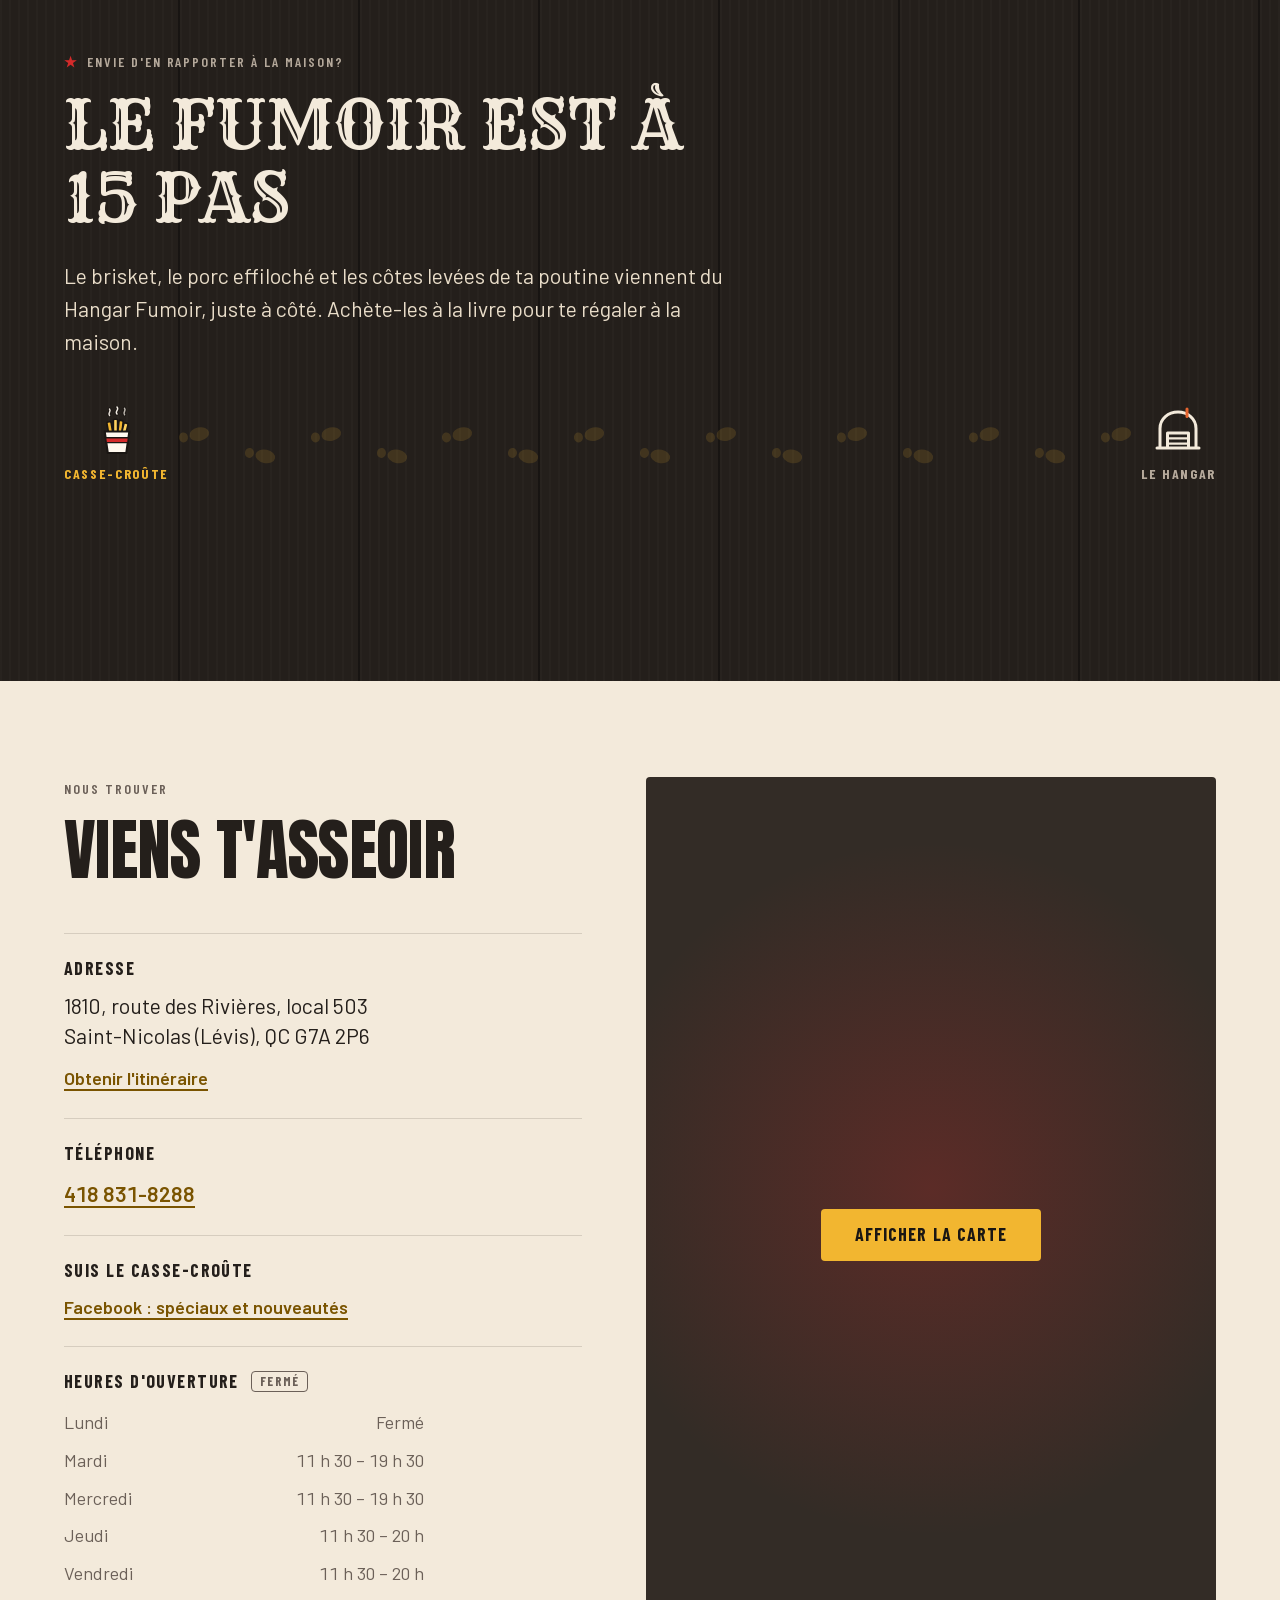
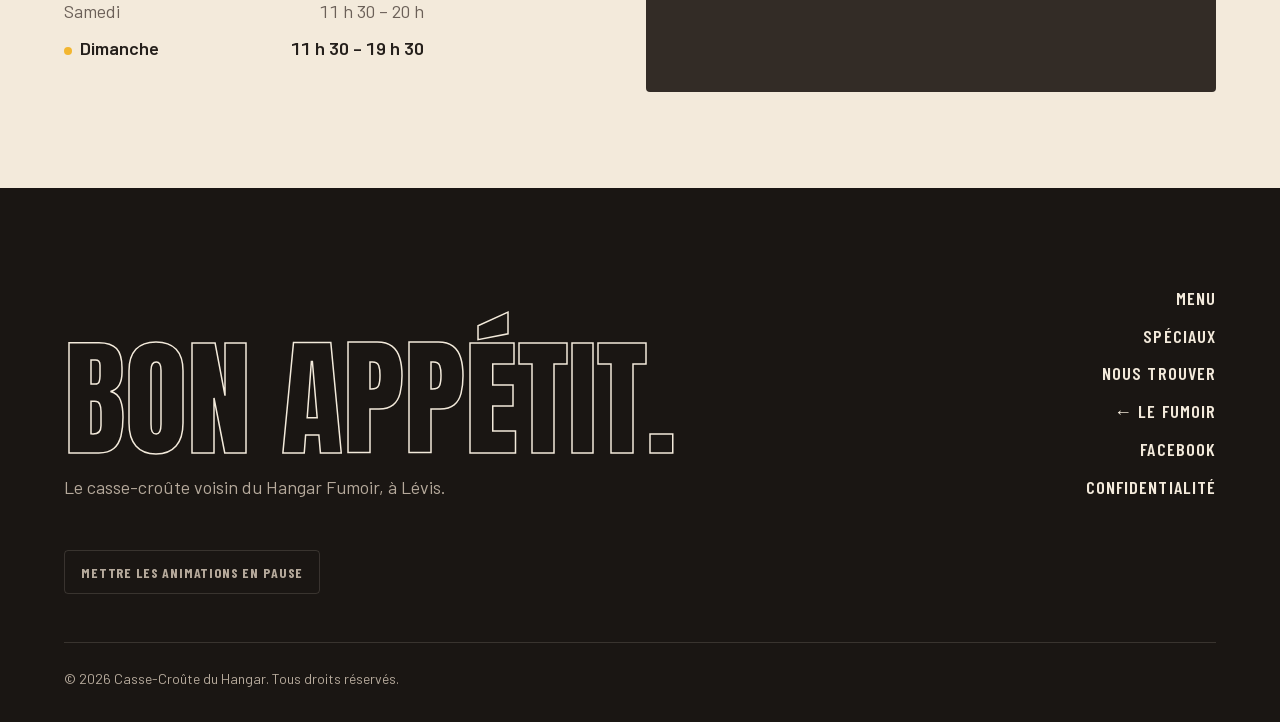
==== commit 4f8b1fa9: "Casse-croûte : lien vers la page Facebook (visite, pied de page, JSON-LD) Co-Authored-By: Claude Opu" ====
--- a/casse-croute/index.html
+++ b/casse-croute/index.html
@@ -49,6 +49,7 @@
       "postalCode": "G7A 2P6",
       "addressCountry": "CA"
     },
+    "sameAs": ["https://www.facebook.com/profile.php?id=61584387865504"],
     "hasMap": "https://www.google.com/maps/search/?api=1&query=Casse-Cro%C3%BBte+du+Hangar+1810+route+des+Rivi%C3%A8res+L%C3%A9vis",
     "openingHoursSpecification": [
       { "@type": "OpeningHoursSpecification", "dayOfWeek": ["Sunday","Tuesday","Wednesday"], "opens": "11:30", "closes": "19:30" },
@@ -253,6 +254,11 @@
           </div>
 
           <div class="visit__block">
+            <h3 data-i18n="cc.visit.follow">Suis le casse-croûte</h3>
+            <a class="link" href="https://www.facebook.com/profile.php?id=61584387865504" target="_blank" rel="noopener" data-i18n="cc.visit.fb">Facebook : spéciaux et nouveautés</a>
+          </div>
+
+          <div class="visit__block">
             <h3><span data-i18n="cc.visit.hours">Heures d'ouverture</span> <span class="open-badge" id="open-badge"></span></h3>
             <table class="hours" id="hours"></table>
           </div>
@@ -280,6 +286,7 @@
         <a href="#speciaux" data-i18n="cc.nav.specials">Spéciaux</a>
         <a href="#visiter" data-i18n="cc.nav.visit">Nous trouver</a>
         <a data-sister href="../" data-i18n="cc.nav.back">← Le Fumoir</a>
+        <a href="https://www.facebook.com/profile.php?id=61584387865504" target="_blank" rel="noopener">Facebook</a>
         <a href="confidentialite.html" data-i18n="footer.privacy">Confidentialité</a>
       </nav>
       <button class="motion-toggle" type="button" id="motion-toggle" aria-pressed="false" data-i18n="a11y.pause">Mettre les animations en pause</button>
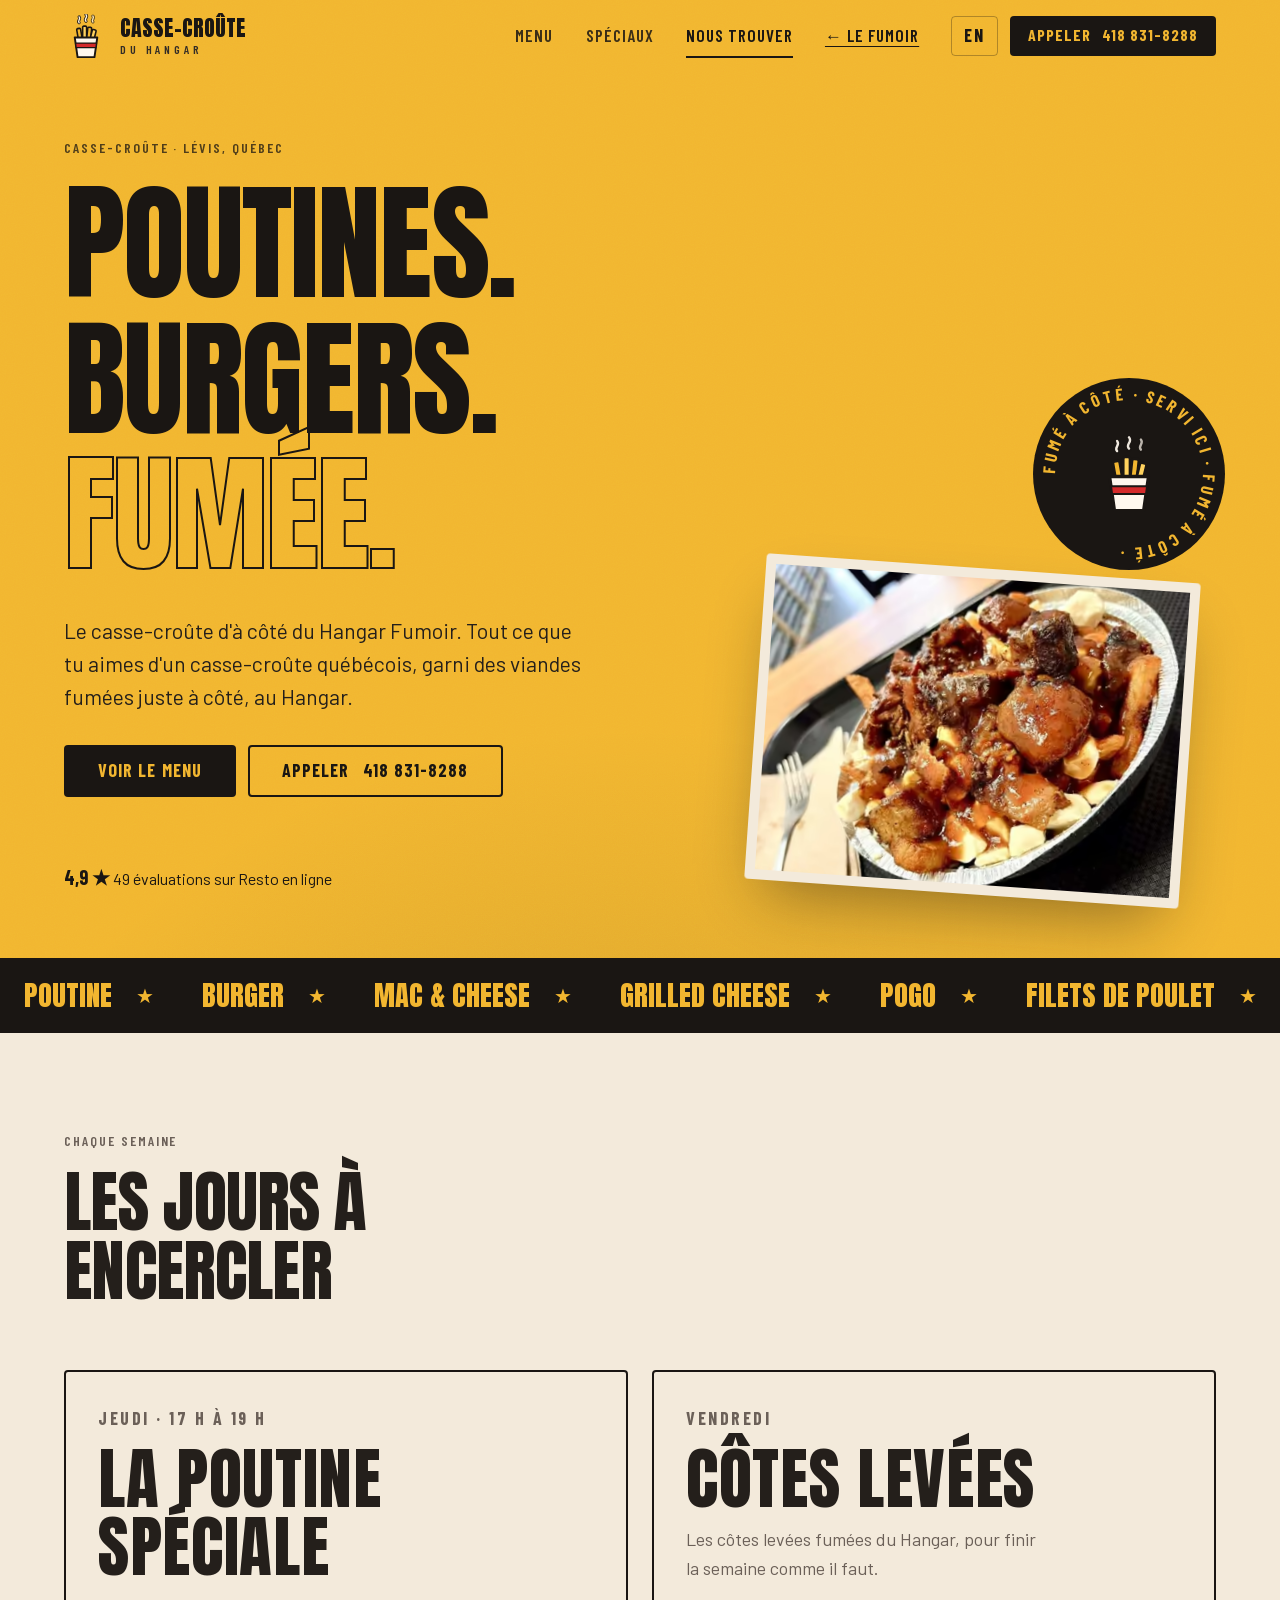
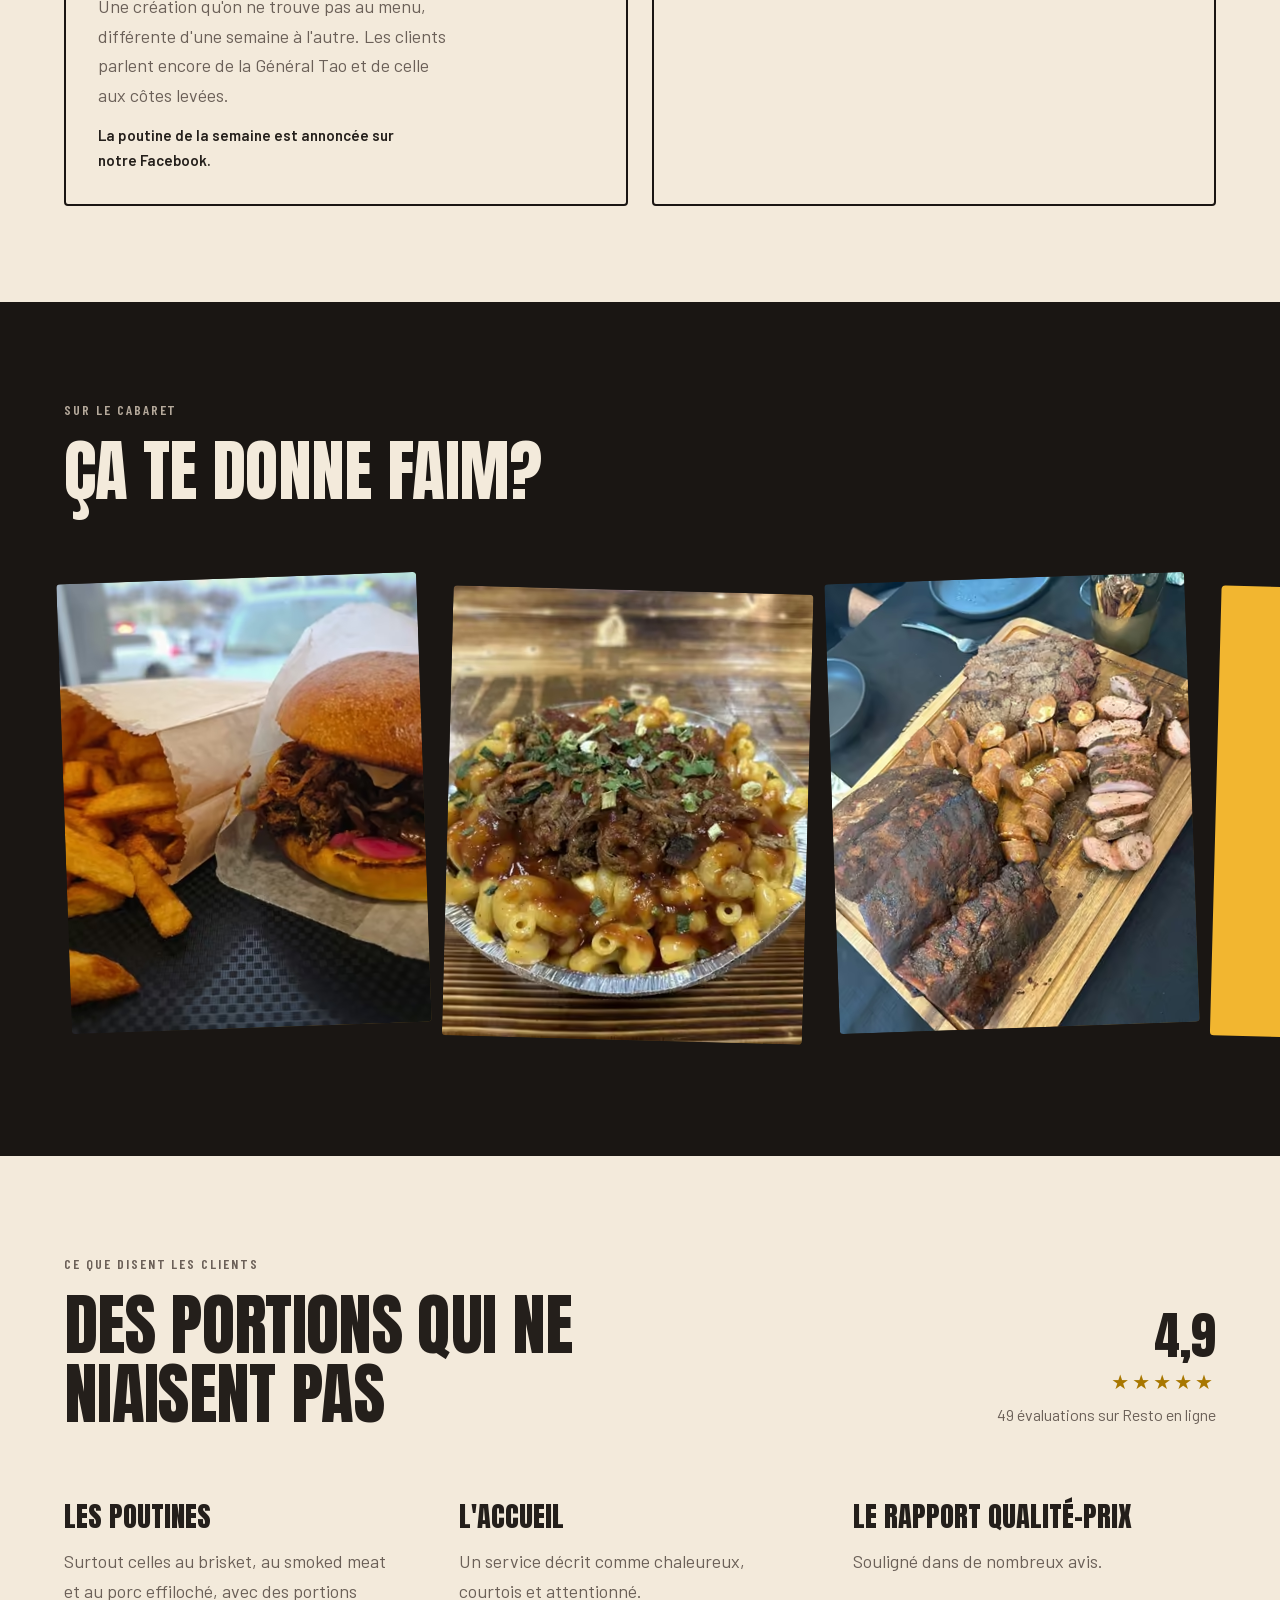
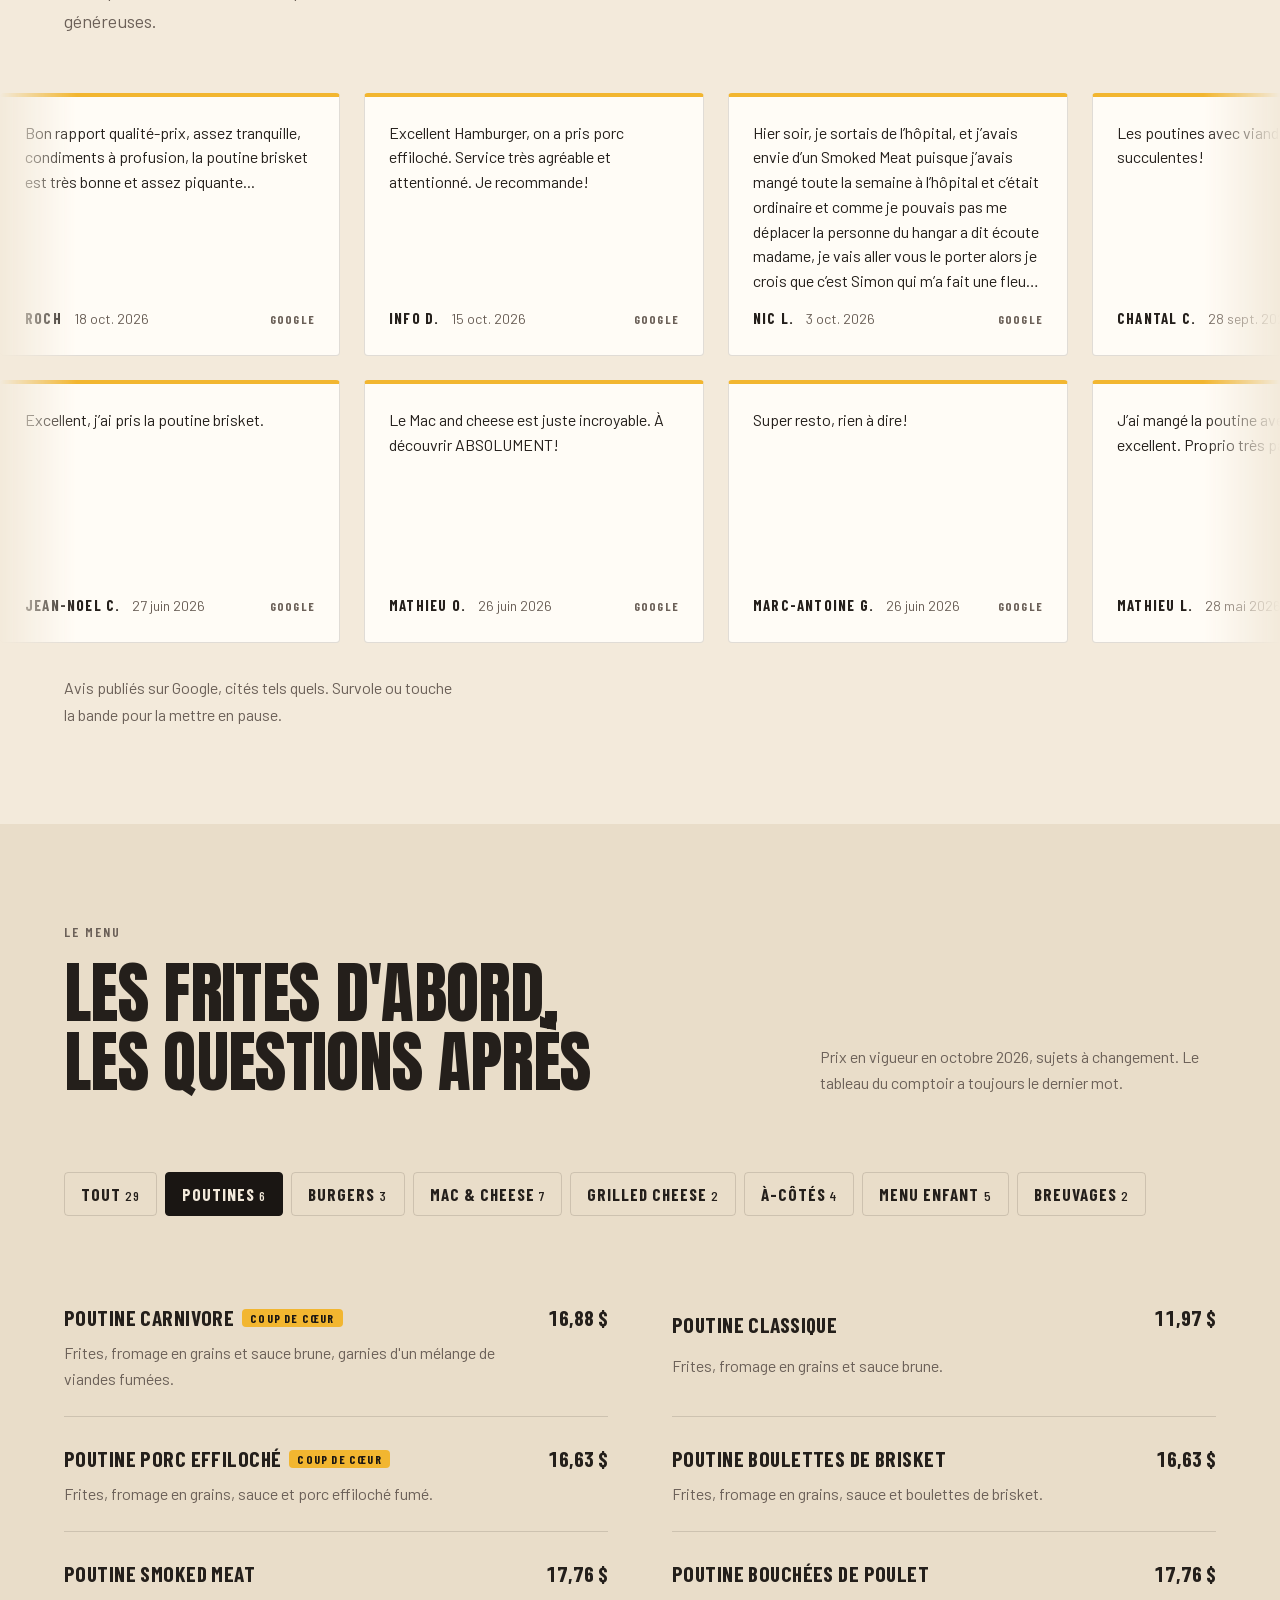
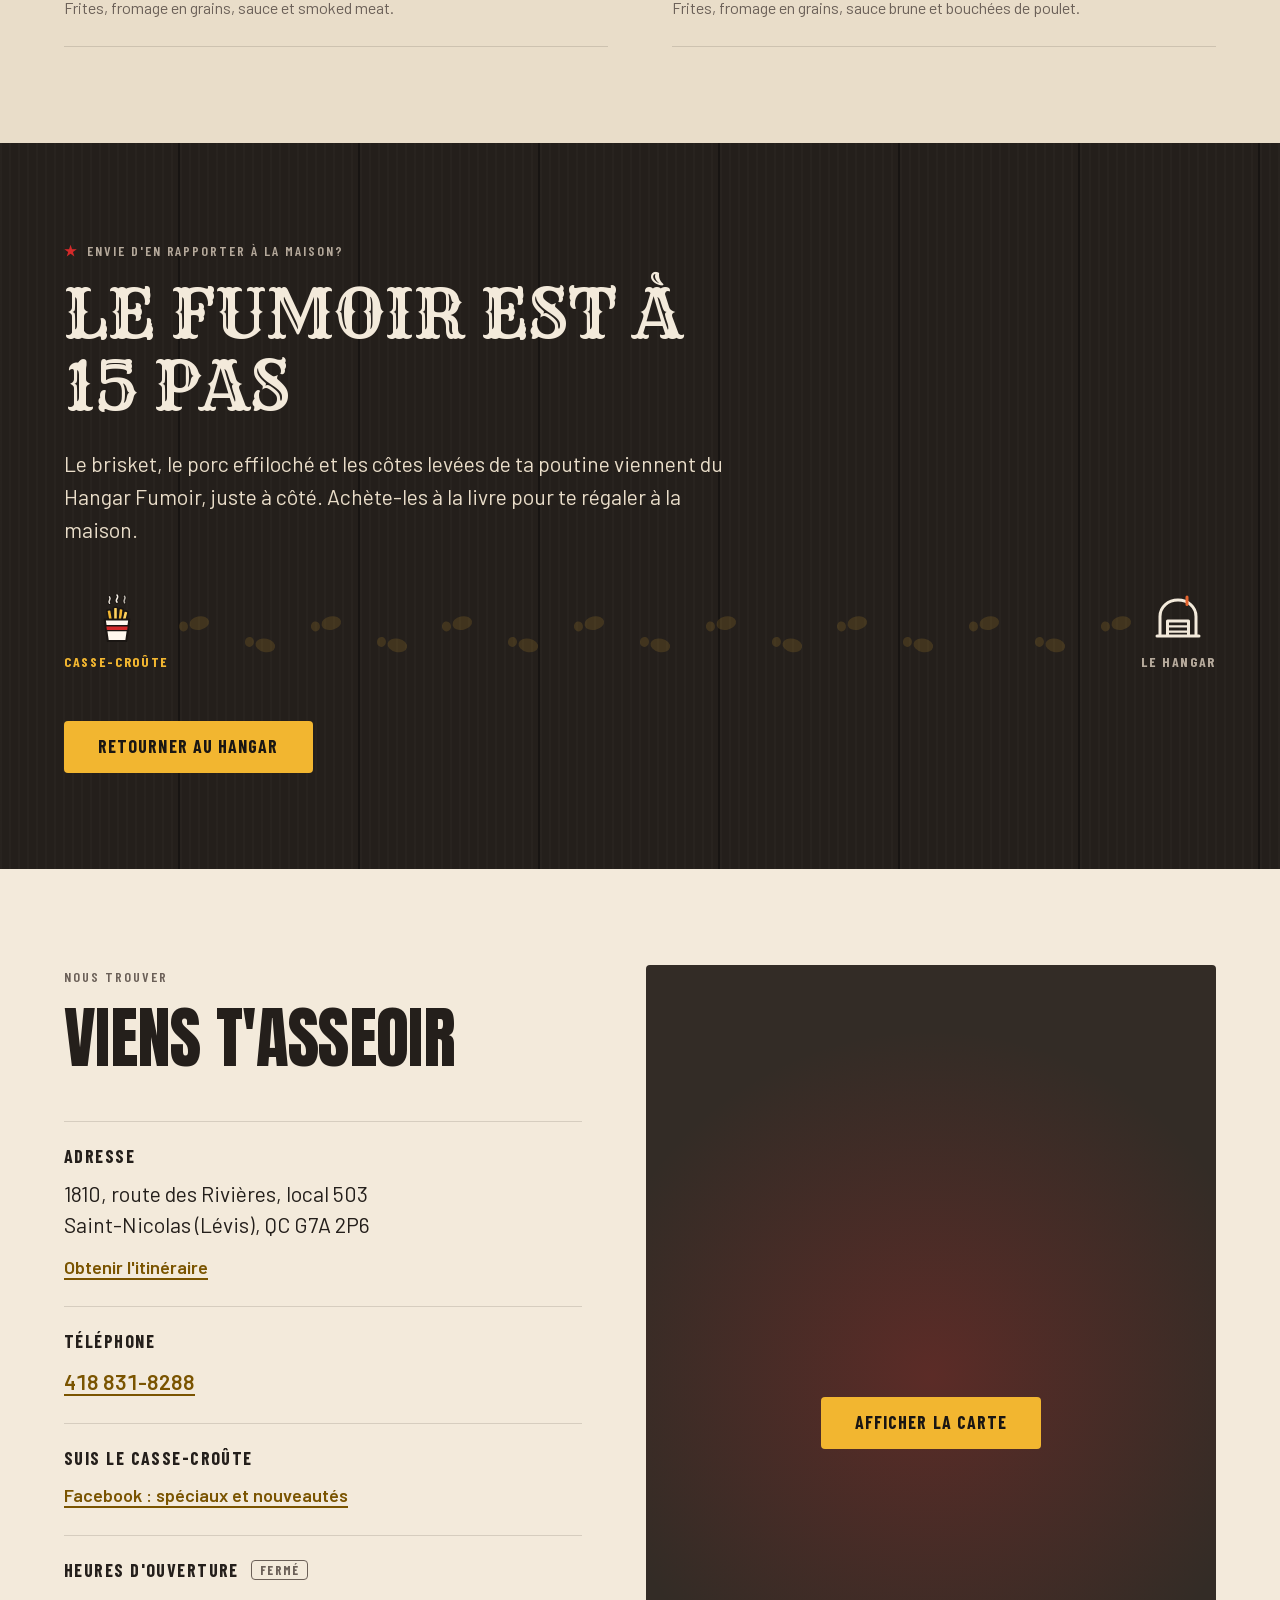
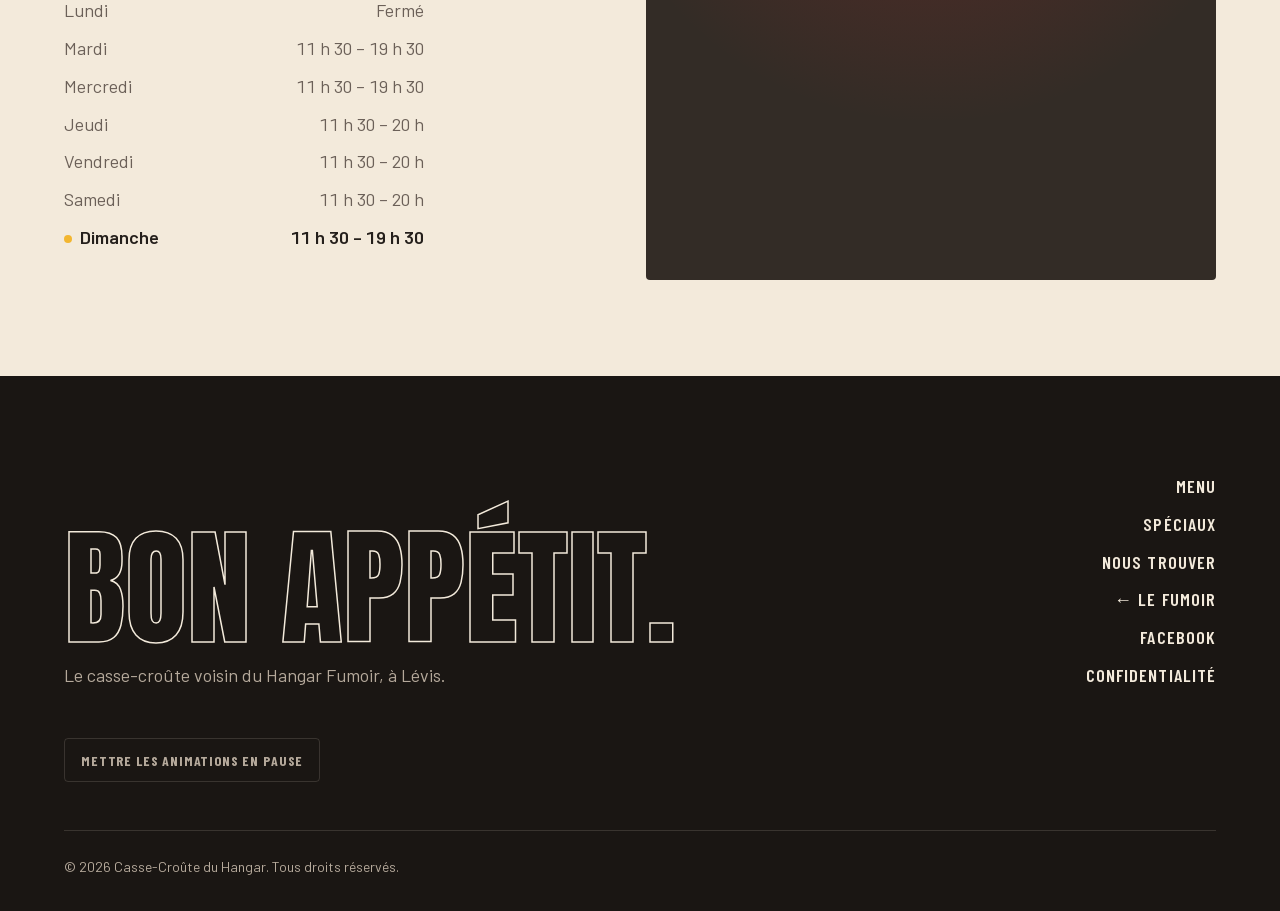
==== commit 9ea2baf5: "Jeudi : mise en avant de la poutine spéciale hors menu (deux sites) Co-Authored-By: Claude Opus 5.5 " ====
--- a/casse-croute/index.html
+++ b/casse-croute/index.html
@@ -141,9 +141,10 @@
         </header>
         <div class="specials">
           <article class="special reveal" data-day="4">
-            <span class="special__day" data-i18n="cc.sp.thursday">Jeudi</span>
-            <h3>Poutine</h3>
-            <p data-i18n="cc.sp.thu.d">De 17&nbsp;h à 19&nbsp;h, la poutine prend toute la place.</p>
+            <span class="special__day" data-i18n="cc.sp.thursday">Jeudi · 17&nbsp;h à 19&nbsp;h</span>
+            <h3 data-i18n="cc.sp.thu.t">La poutine spéciale</h3>
+            <p data-i18n="cc.sp.thu.d">Une création qu'on ne trouve pas au menu, différente d'une semaine à l'autre. Les clients parlent encore de la Général Tao et de celle aux côtes levées.</p>
+            <p class="special__tip" data-i18n="cc.sp.thu.tip">La poutine de la semaine est annoncée sur notre Facebook.</p>
             <span class="special__today" data-i18n="cc.sp.today">Aujourd'hui</span>
           </article>
           <article class="special reveal" data-day="5">
--- a/casse-croute/cc.css
+++ b/casse-croute/cc.css
@@ -157,3 +157,4 @@
 .cc .rev__stars { color: #A87700; }
 .cc #avis .themes { margin-bottom: var(--s7); }
 .cc .brand > img { width: 44px; height: 44px; }
+.special__tip { font-size: .9375rem; font-weight: 600; color: var(--encre) !important; }
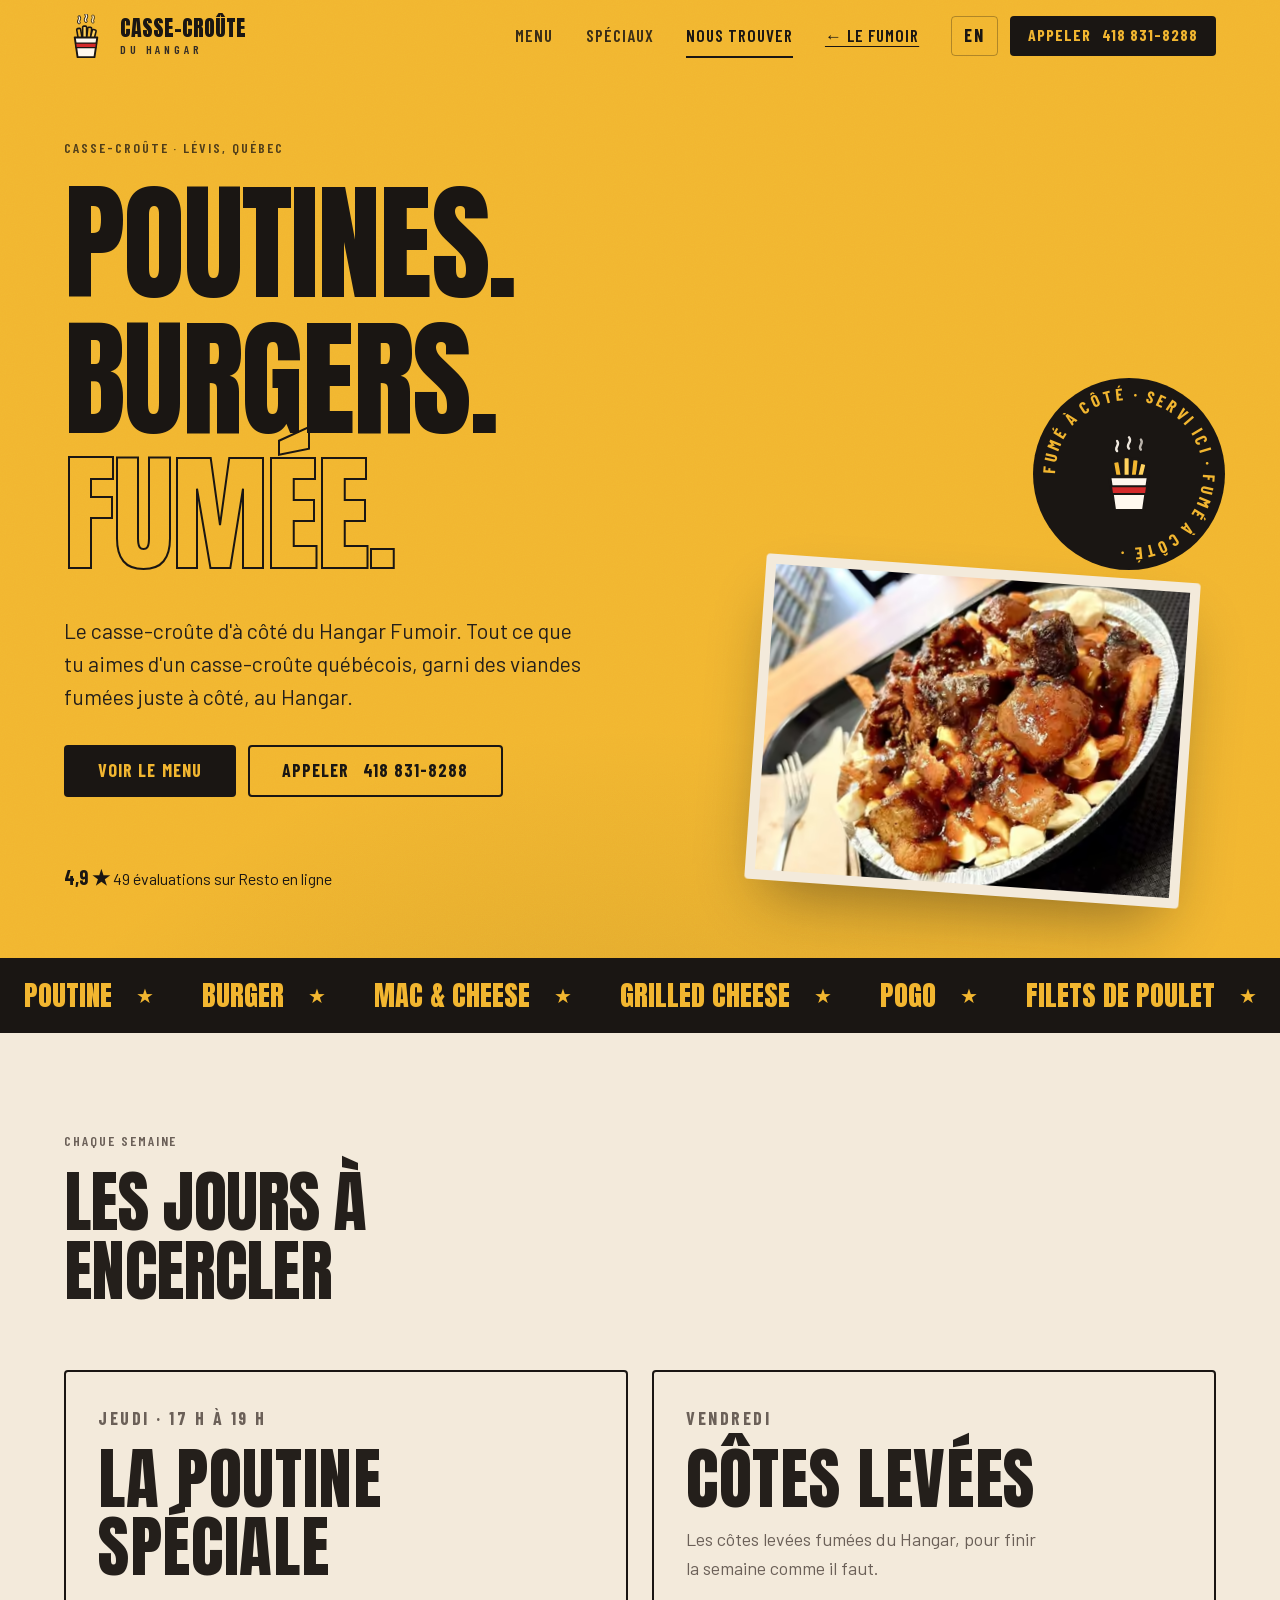
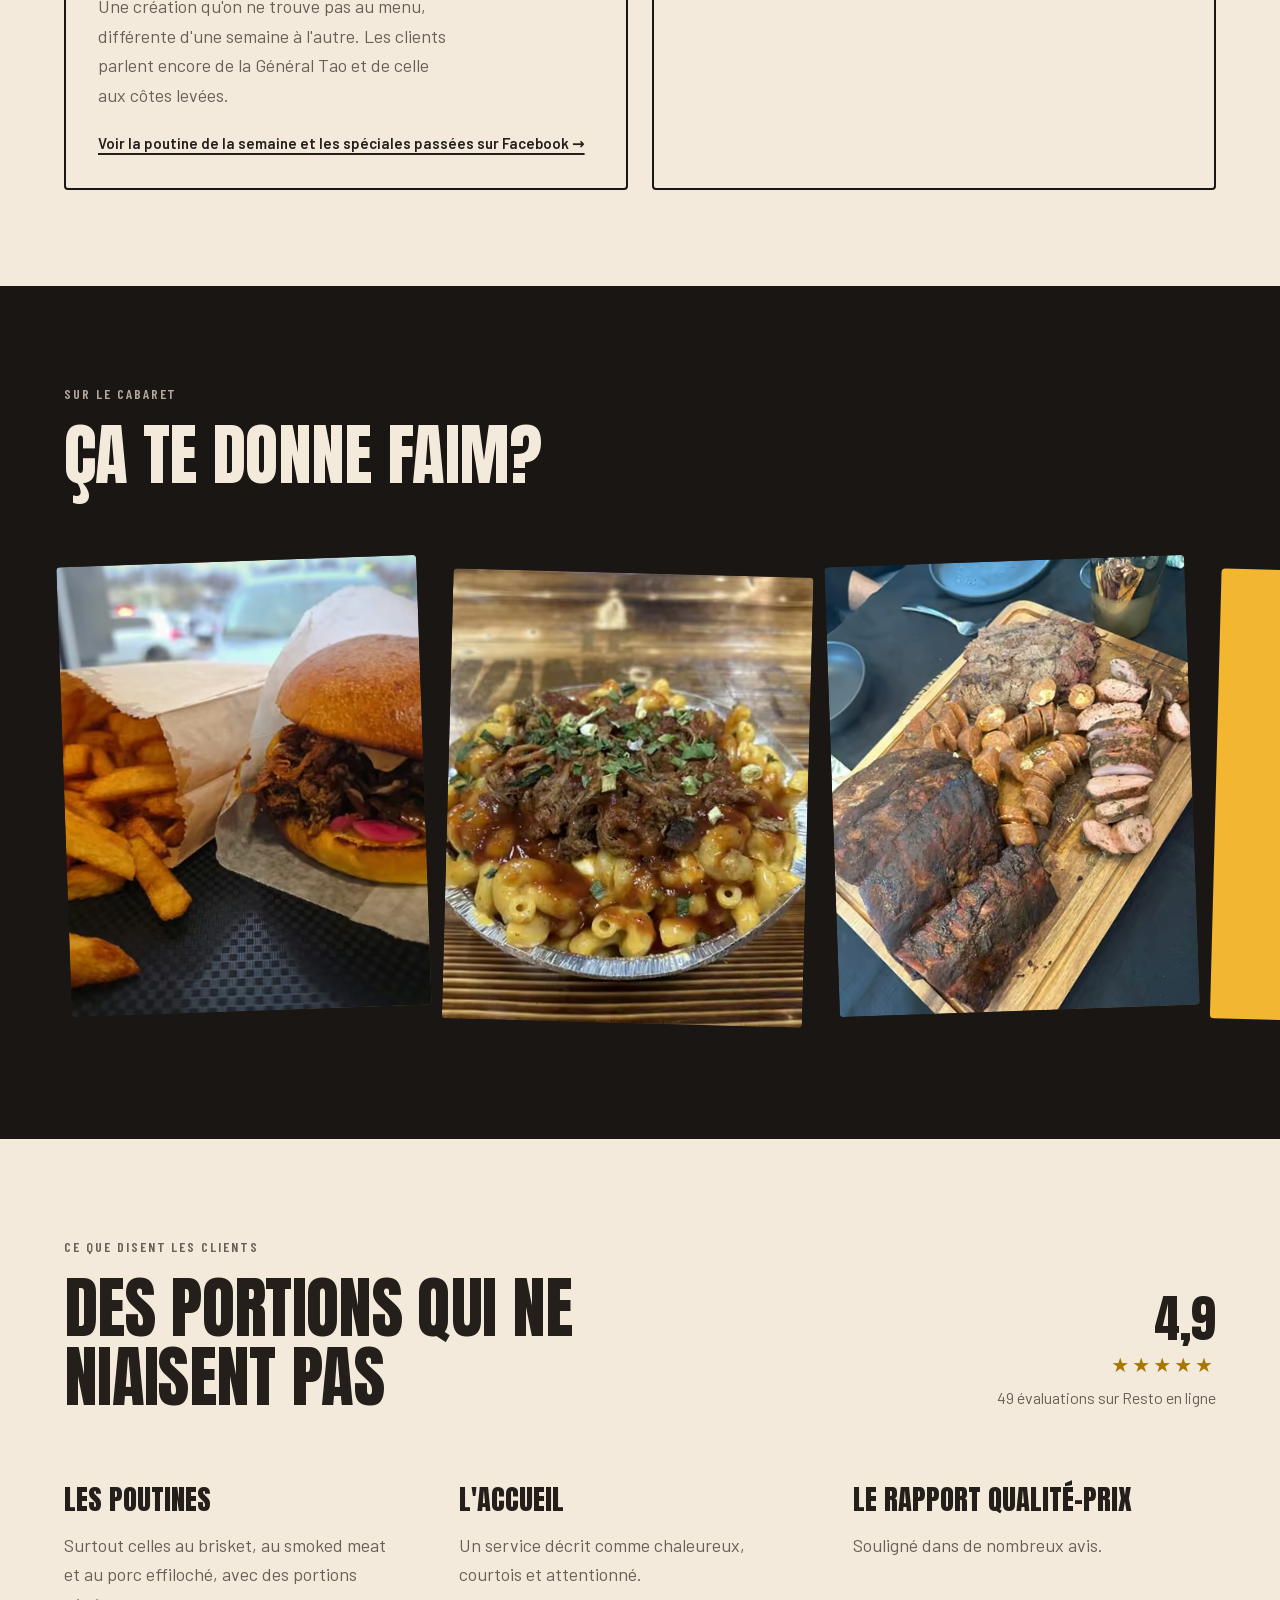
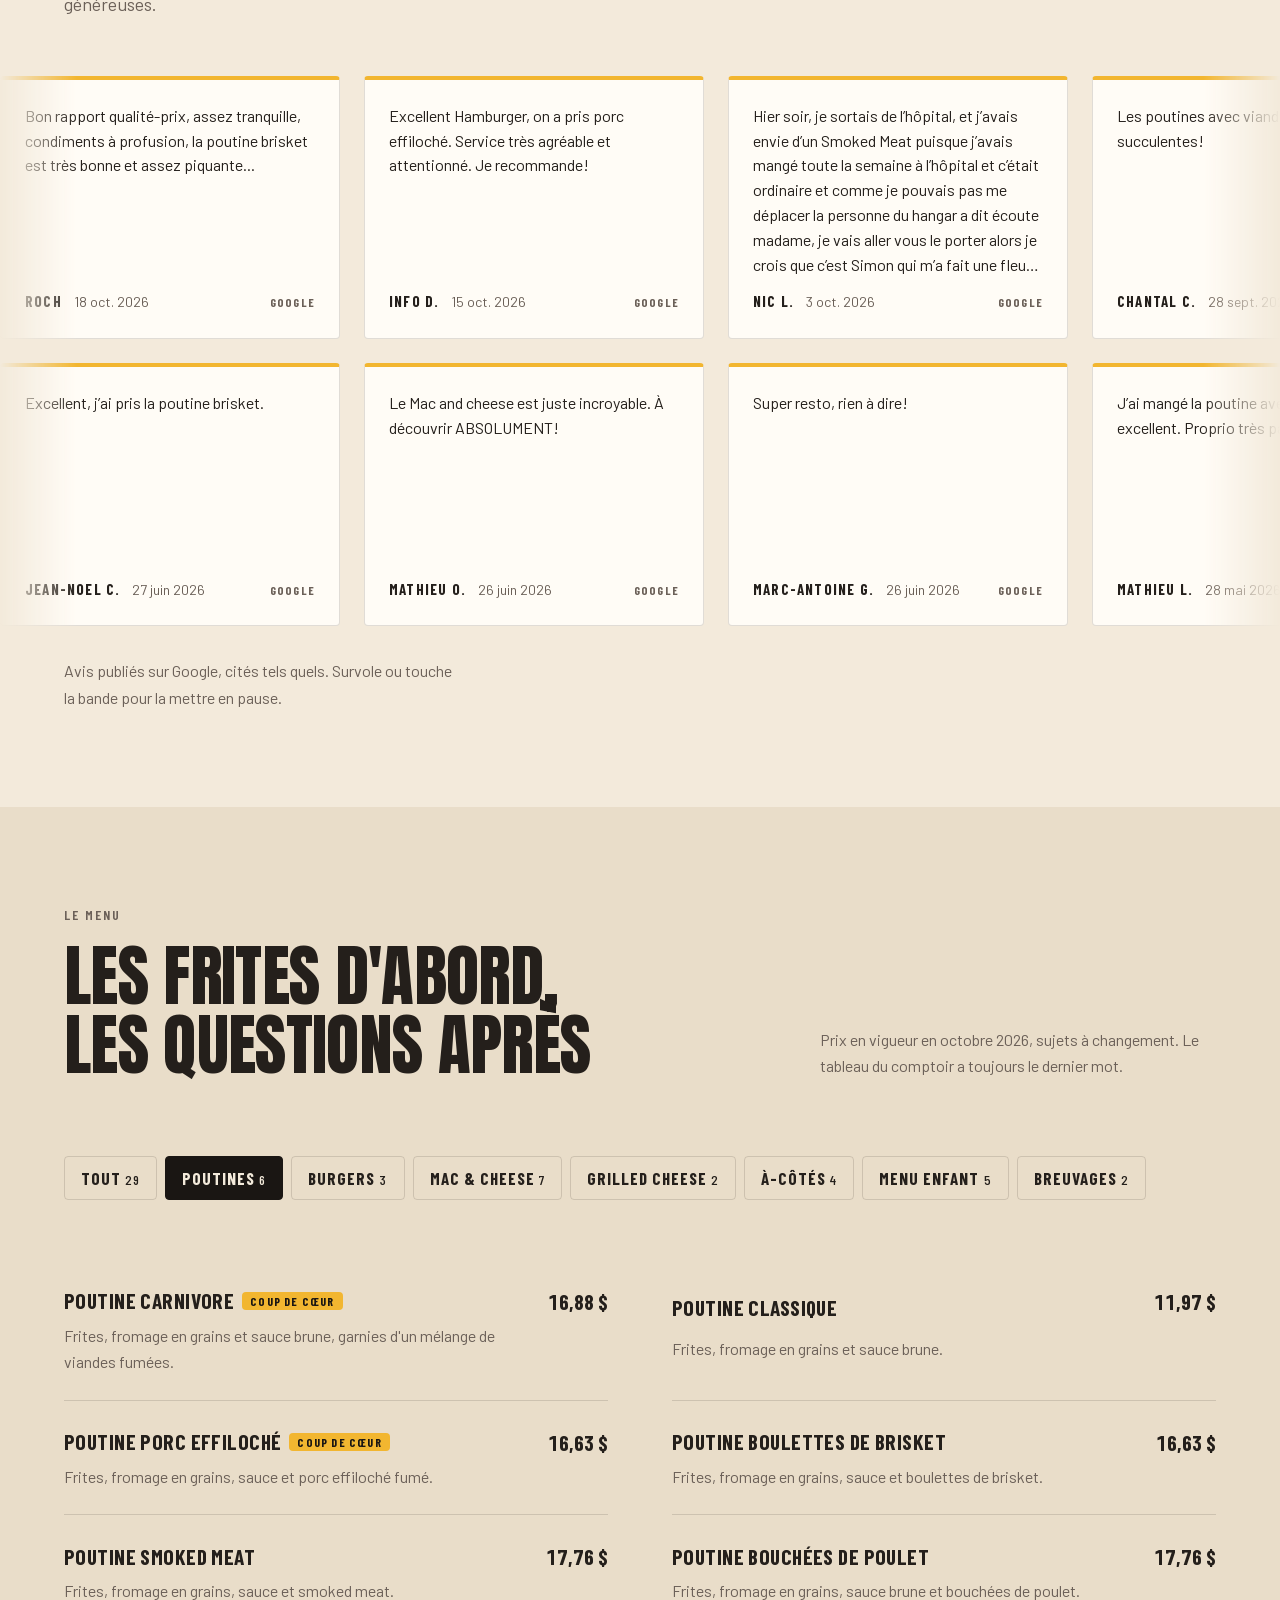
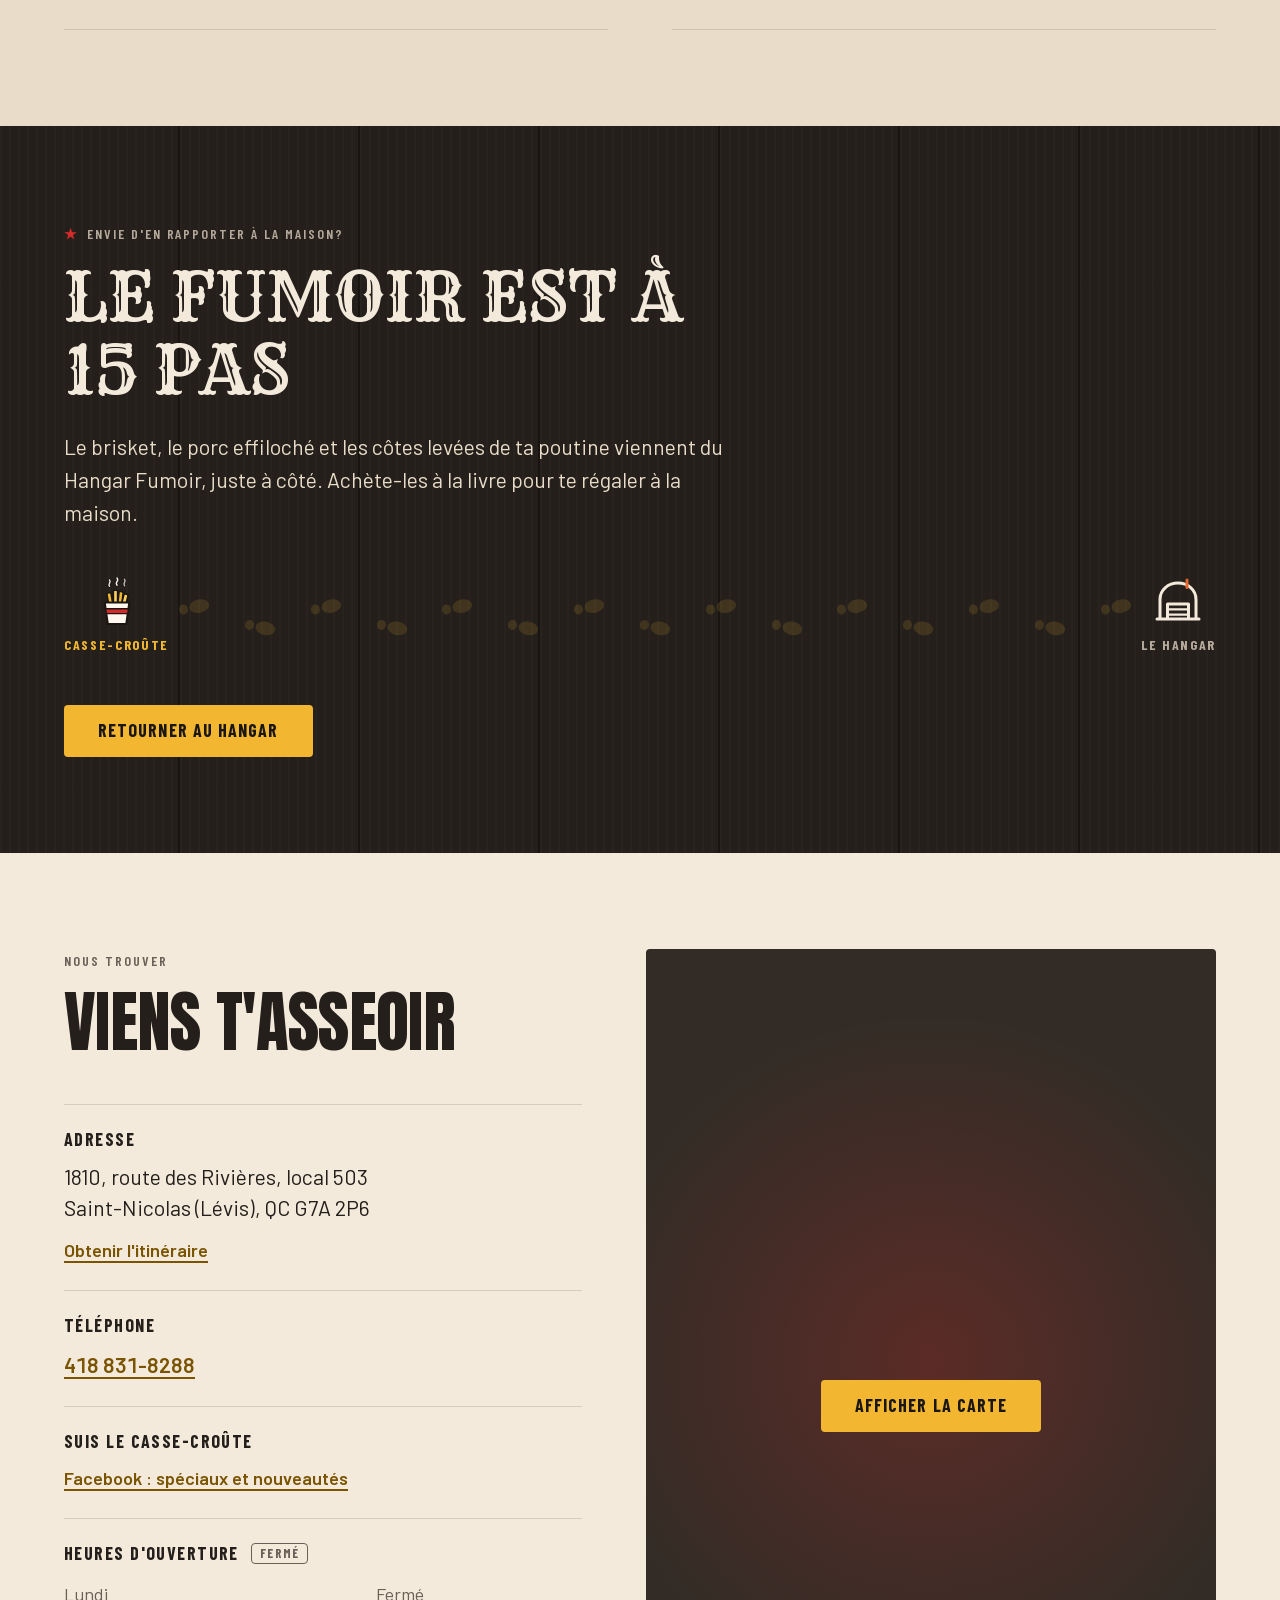
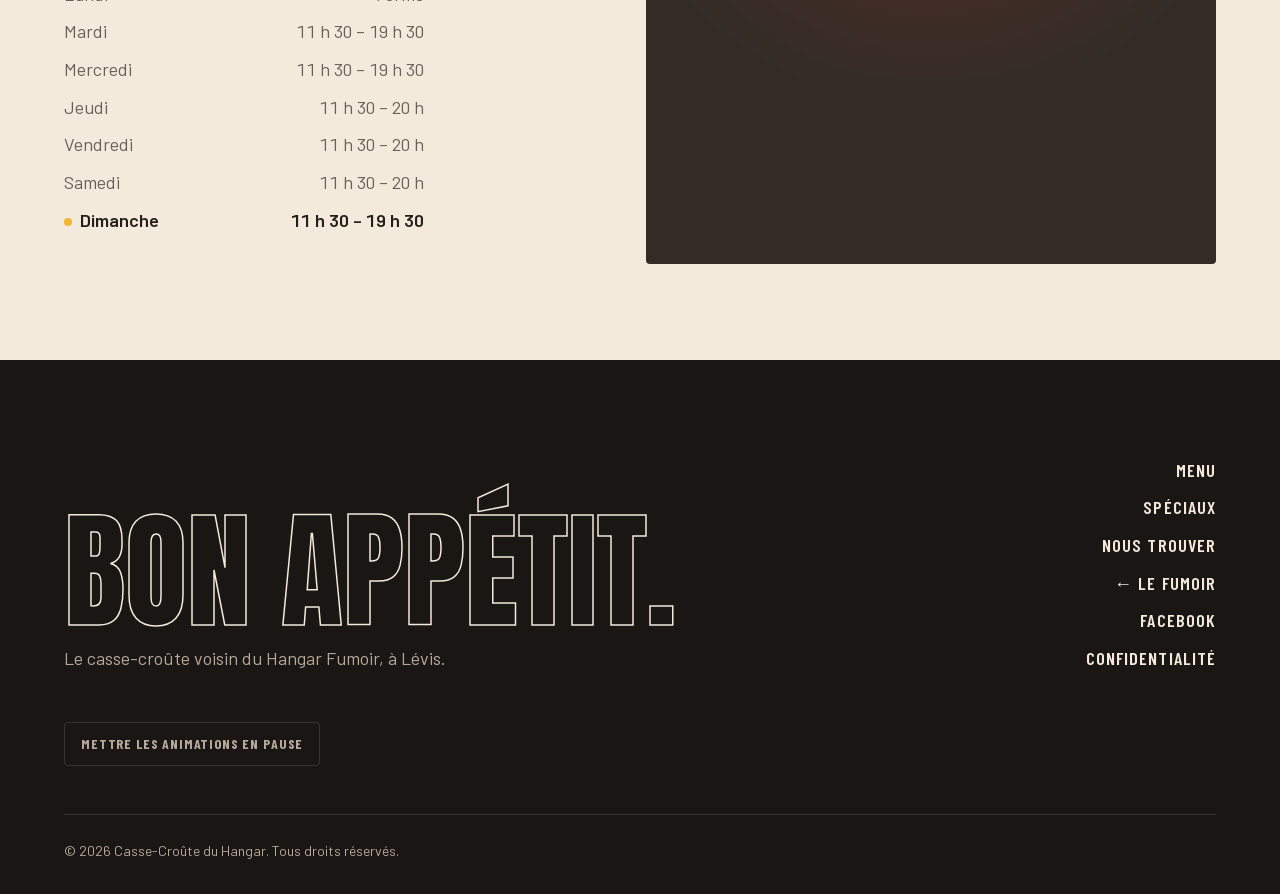
==== commit 0ab5d0d7: "Jeudi : lien vers les poutines spéciales sur Facebook Co-Authored-By: Claude Opus 5.5 <noreply@anthr" ====
--- a/casse-croute/index.html
+++ b/casse-croute/index.html
@@ -144,7 +144,7 @@
             <span class="special__day" data-i18n="cc.sp.thursday">Jeudi · 17&nbsp;h à 19&nbsp;h</span>
             <h3 data-i18n="cc.sp.thu.t">La poutine spéciale</h3>
             <p data-i18n="cc.sp.thu.d">Une création qu'on ne trouve pas au menu, différente d'une semaine à l'autre. Les clients parlent encore de la Général Tao et de celle aux côtes levées.</p>
-            <p class="special__tip" data-i18n="cc.sp.thu.tip">La poutine de la semaine est annoncée sur notre Facebook.</p>
+            <a class="special__tip link" href="https://www.facebook.com/profile.php?id=61584387865504" target="_blank" rel="noopener" data-i18n="cc.sp.thu.tip">Voir la poutine de la semaine et les spéciales passées sur Facebook →</a>
             <span class="special__today" data-i18n="cc.sp.today">Aujourd'hui</span>
           </article>
           <article class="special reveal" data-day="5">
--- a/casse-croute/cc.css
+++ b/casse-croute/cc.css
@@ -158,3 +158,4 @@
 .cc #avis .themes { margin-bottom: var(--s7); }
 .cc .brand > img { width: 44px; height: 44px; }
 .special__tip { font-size: .9375rem; font-weight: 600; color: var(--encre) !important; }
+.special__tip { display: inline-block; margin-top: var(--s2); }
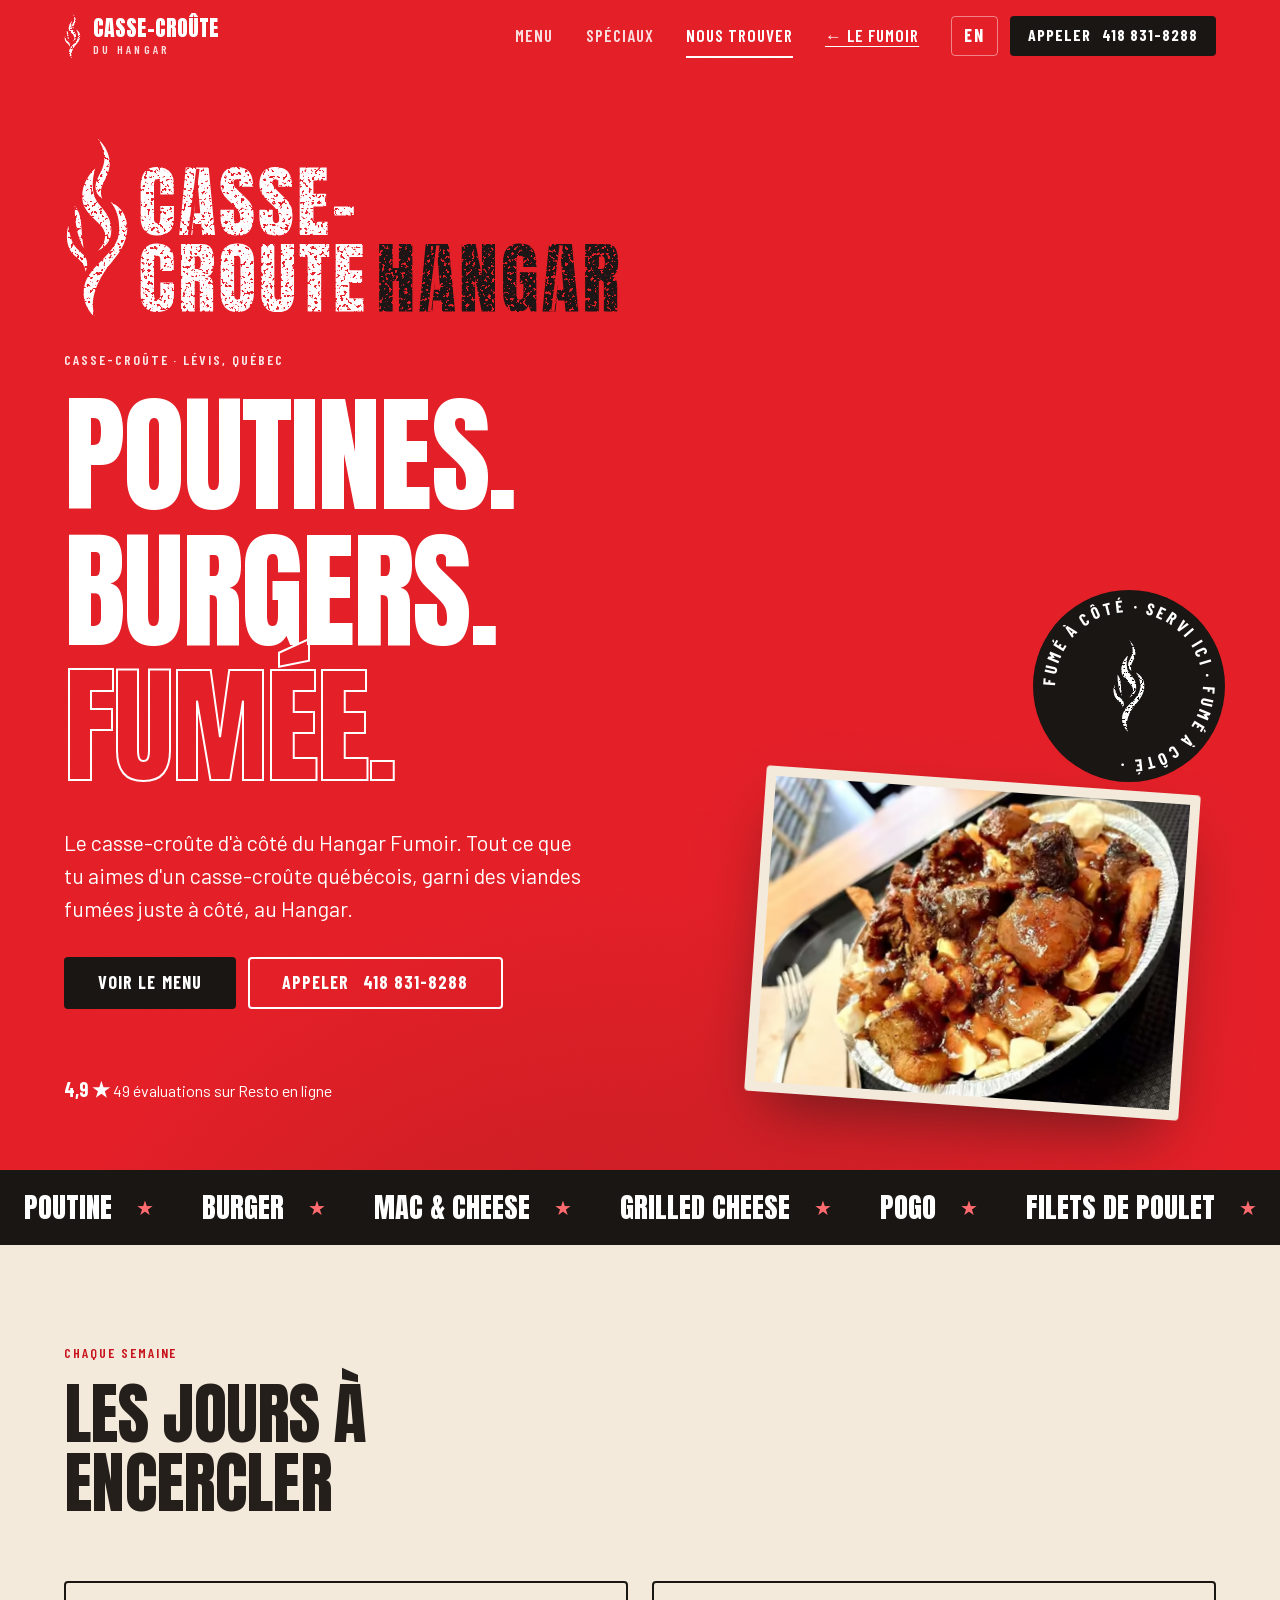
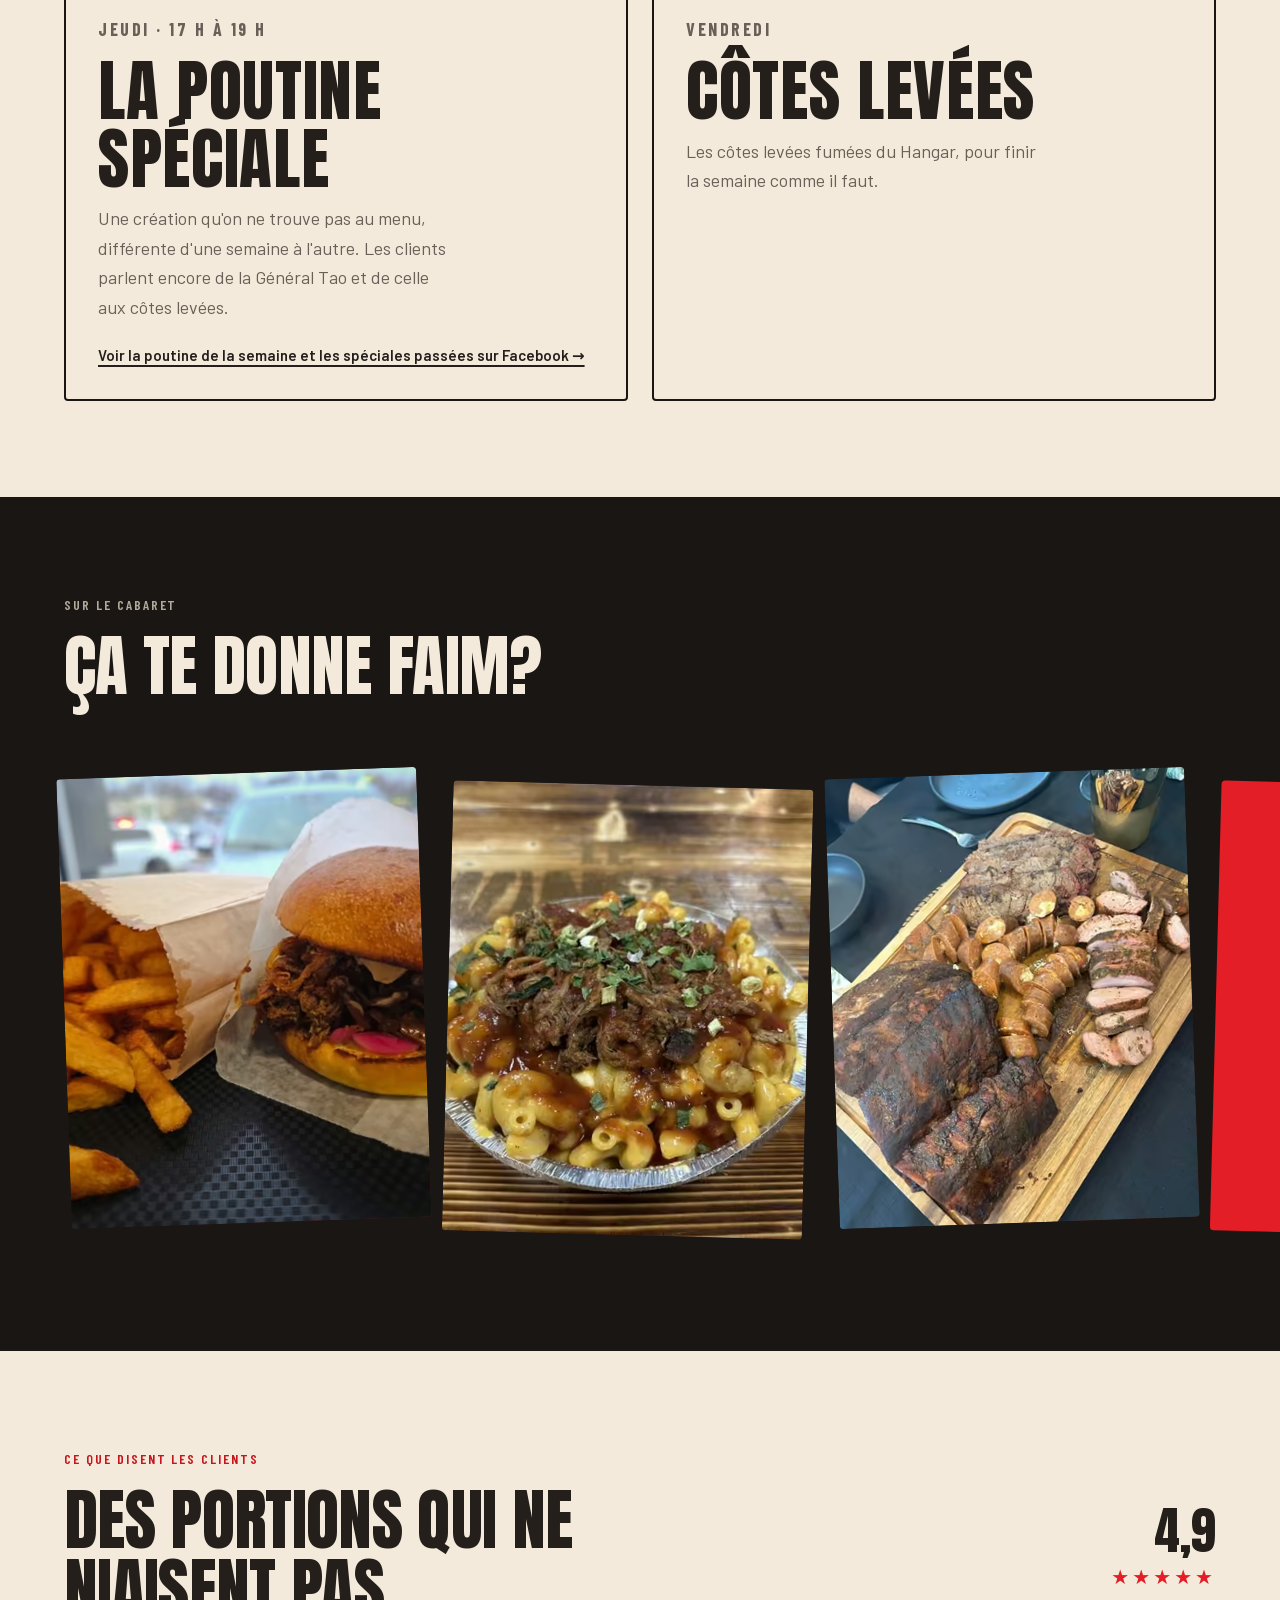
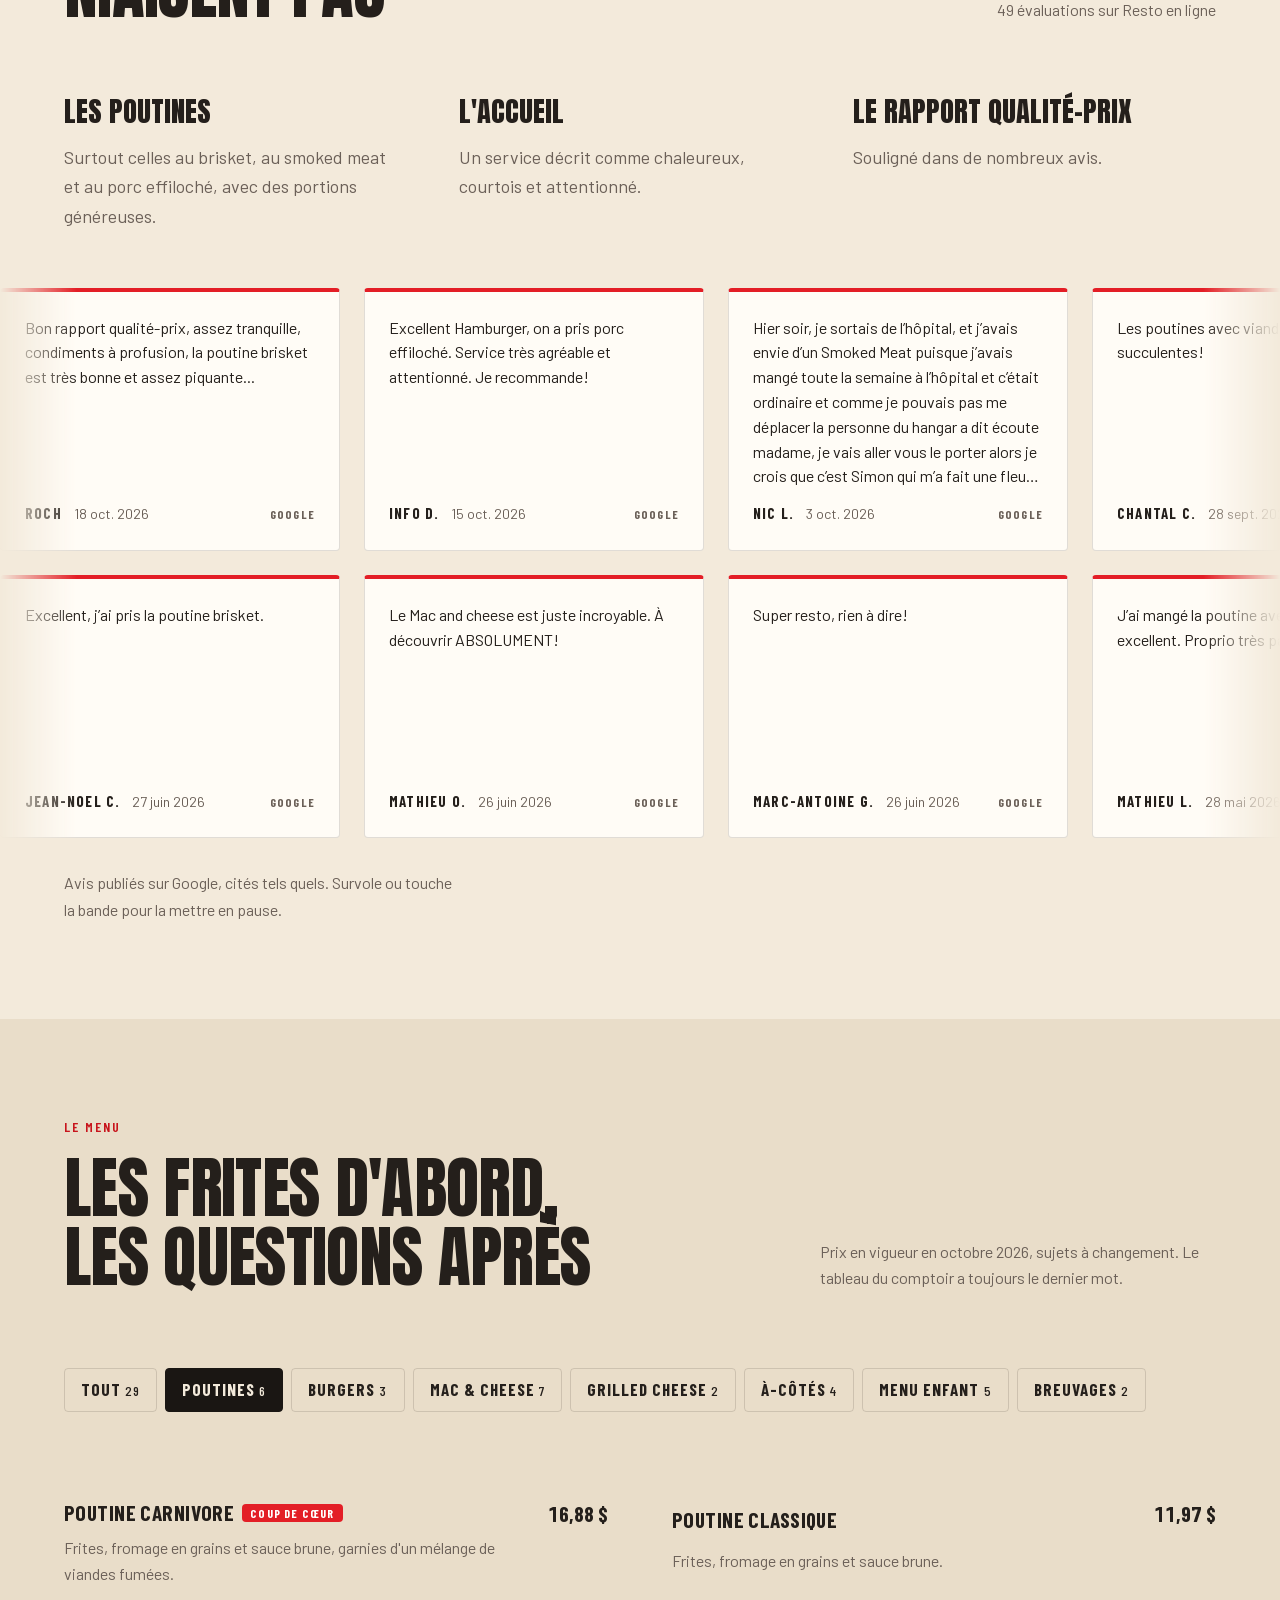
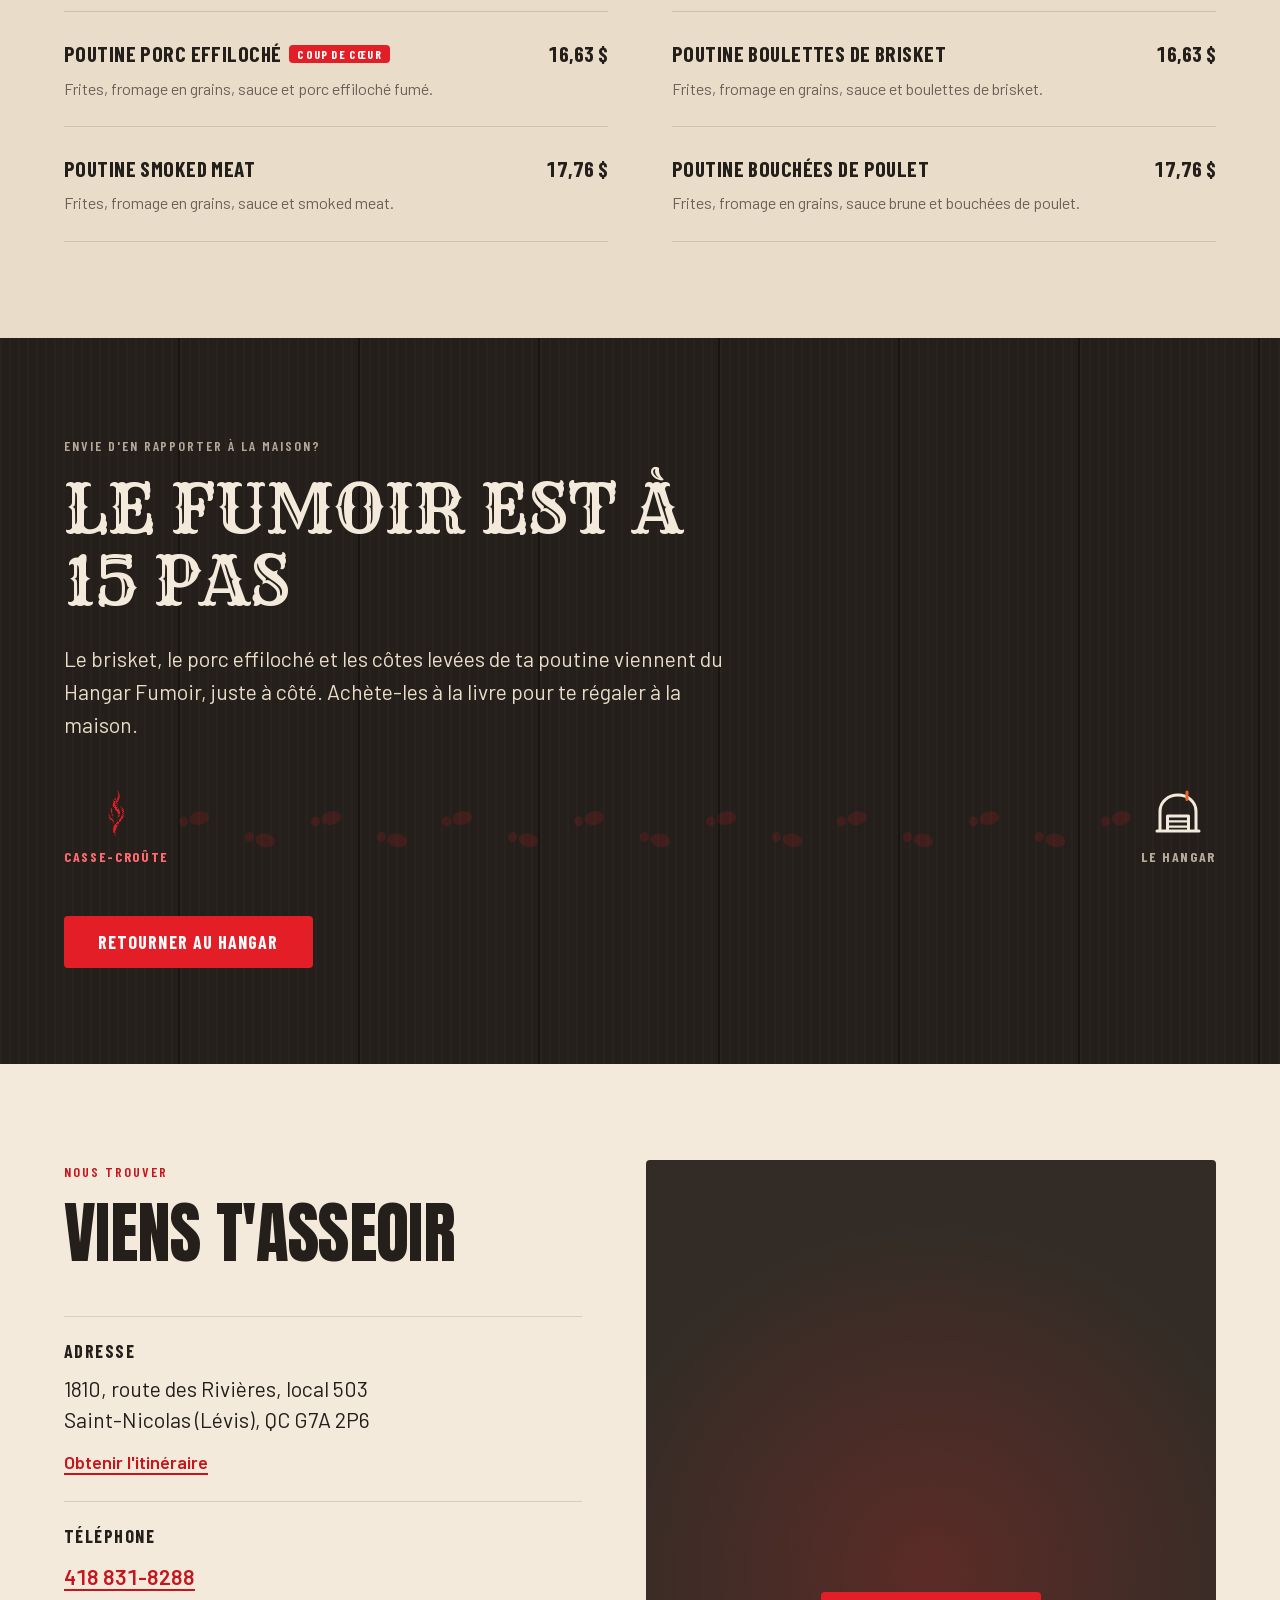
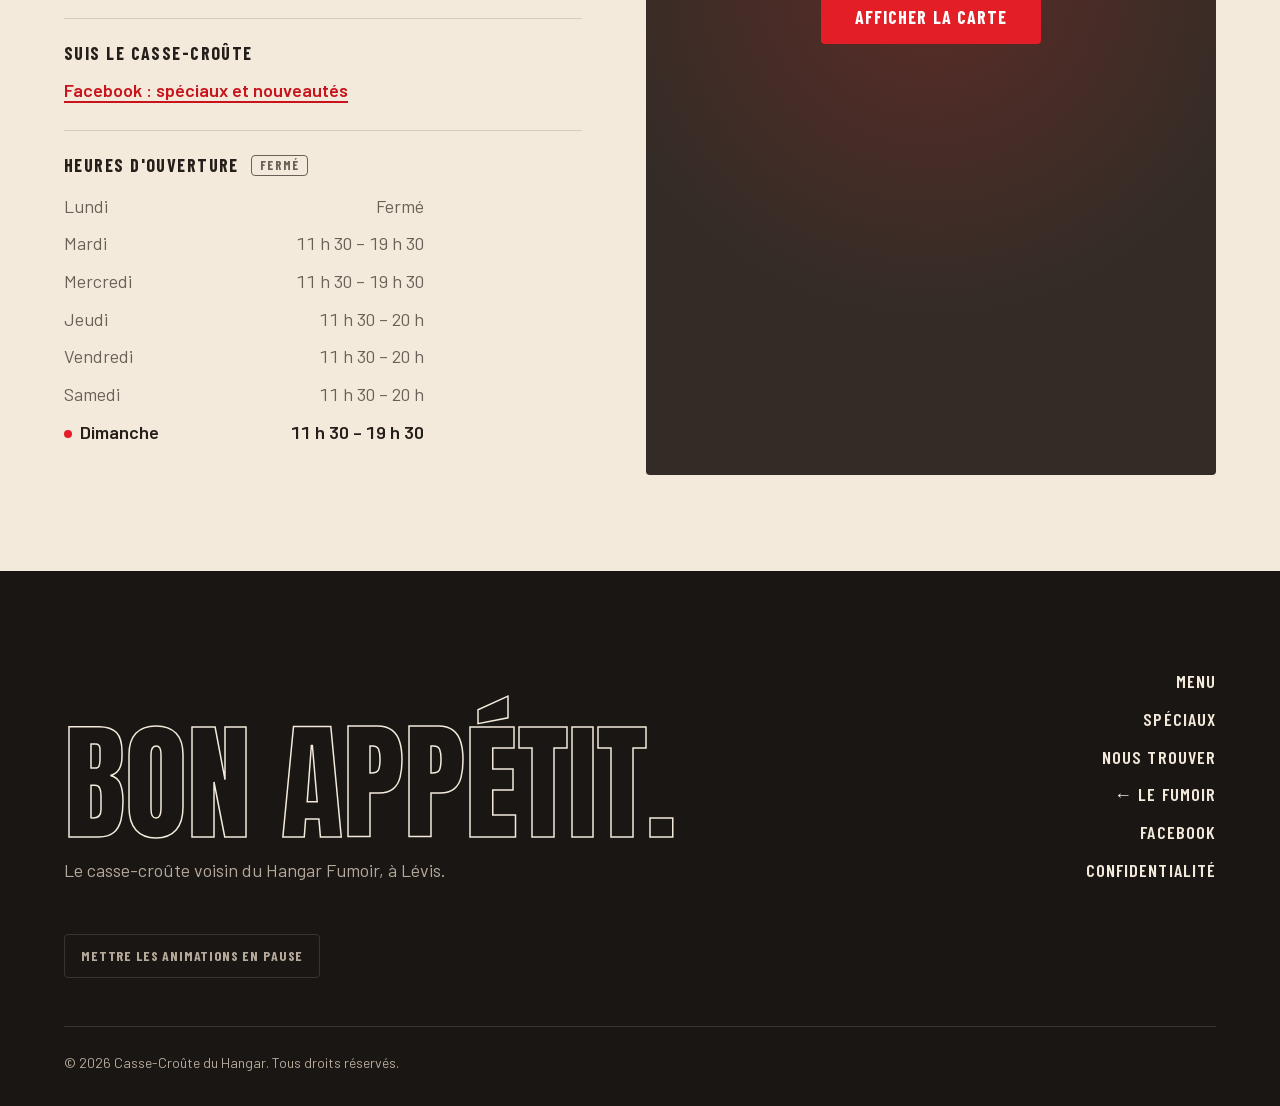
==== commit 203a2d71: "Casse-croûte : logo officiel (flamme) et thème rouge du logo - Logo complet « CASSE-CROUTE HANGAR » " ====
--- a/casse-croute/index.html
+++ b/casse-croute/index.html
@@ -5,9 +5,9 @@
   <meta name="viewport" content="width=device-width, initial-scale=1">
   <title>Casse-Croûte du Hangar — Poutines, burgers et viandes fumées · Lévis</title>
   <meta name="description" content="Le casse-croûte voisin du Hangar Fumoir à Lévis : poutines, burgers, grilled cheese et mac & cheese garnis de viandes fumées juste à côté, au Hangar. Jeudi poutine, vendredi côtes levées.">
-  <meta name="theme-color" content="#F2B630">
+  <meta name="theme-color" content="#E31E26">
   <link rel="canonical" href="https://casse-croute-hangar.netlify.app/">
-  <link rel="icon" href="../assets/img/favicon-cc-v2.svg" type="image/svg+xml">
+  <link rel="icon" href="../assets/img/favicon-cc-v3.svg" type="image/svg+xml">
 
   <meta property="og:type" content="website">
   <meta property="og:site_name" content="Casse-Croûte du Hangar">
@@ -36,7 +36,7 @@
     "url": "https://casse-croute-hangar.netlify.app/",
     "telephone": "+1-418-831-8288",
     "image": ["https://casse-croute-hangar.netlify.app/assets/img/photos/og-cc.jpg", "https://casse-croute-hangar.netlify.app/assets/img/photos/cc-poutine.jpg"],
-    "logo": "https://casse-croute-hangar.netlify.app/assets/img/logo-cc-v3.svg",
+    "logo": "https://casse-croute-hangar.netlify.app/assets/img/logo-cc-complet.svg",
     "servesCuisine": ["Poutine", "Burgers", "Cuisine québécoise", "BBQ fumé"],
     "priceRange": "$",
     "acceptsReservations": false,
@@ -68,7 +68,8 @@
   <header class="header" id="top">
     <div class="wrap header__inner">
       <a class="brand" href="#top" aria-label="Casse-Croûte du Hangar — accueil">
-        <img src="../assets/img/logo-cc-v3.svg" alt="" width="36" height="36">
+        <img class="brand__flamme--blanche" src="../assets/img/flamme-cc-blanche.svg" alt="" width="17" height="46">
+        <img class="brand__flamme--rouge" src="../assets/img/flamme-cc.svg" alt="" width="17" height="46">
         <span class="brand__name">Casse-Croûte<small>du Hangar</small></span>
       </a>
 
@@ -96,6 +97,7 @@
     <!-- ============ HÉRO ============ -->
     <section class="hero cc-hero cc-hero--photo">
       <div class="wrap hero__inner">
+        <img class="cc-hero__logo" src="../assets/img/logo-cc-complet.svg" alt="Casse-Croûte Hangar" width="2491" height="800" fetchpriority="high">
         <p class="eyebrow" data-i18n="cc.hero.eyebrow">Casse-croûte · Lévis, Québec</p>
         <h1 class="hero__title cc-hero__title">
           <span class="cc-word" style="--d:0" data-i18n="cc.hero.t1">Poutines.</span>
@@ -121,7 +123,7 @@
           <circle cx="100" cy="100" r="96" fill="#1A1613"/>
           <text><textPath href="#circle" data-i18n="cc.sticker">Fumé à côté · Servi ici · Fumé à côté ·</textPath></text>
         </svg>
-        <img src="../assets/img/logo-cc-v3.svg" alt="" width="64" height="64">
+        <img src="../assets/img/flamme-cc-blanche.svg" alt="" width="29" height="80">
       </div>
     </section>
 
@@ -221,7 +223,7 @@
         </div>
         <div class="steps15 steps15--back" aria-hidden="true">
           <div class="steps15__end steps15__end--cc">
-            <img src="../assets/img/logo-cc-v3.svg" alt="" width="40" height="40">
+            <img src="../assets/img/flamme-cc.svg" alt="" width="40" height="40">
             <span>Casse-croûte</span>
           </div>
           <div class="steps15__path" data-count="15"></div>
--- a/assets/css/style.css
+++ b/assets/css/style.css
@@ -477,7 +477,7 @@
 .steps15 { display: flex; align-items: center; gap: var(--s4); }
 .steps15__end { flex: none; display: flex; flex-direction: column; align-items: center; gap: var(--s2); font-family: var(--f-label); font-weight: 700; font-size: .875rem; letter-spacing: .12em; text-transform: uppercase; color: var(--gris-clair); }
 .steps15__end img { width: 48px; height: 48px; }
-.steps15__end--cc { color: #F2B630; }
+.steps15__end--cc { color: #FF6B6F; }
 .steps15__path { flex: 1; display: flex; justify-content: space-between; align-items: center; height: 64px; min-width: 0; }
 .foot { width: clamp(9px, 2.2vw, 18px); height: auto; fill: var(--os); opacity: .12; transform: translateY(-10px) rotate(78deg); }
 .foot--r { transform: translateY(10px) rotate(102deg); }
@@ -488,7 +488,7 @@
   40%  { opacity: .75; fill: var(--os); }
   85%, 100% { opacity: .12; fill: var(--os); }
 }
-.nav a.nav__sister { color: #F2B630; opacity: 1; }
+.nav a.nav__sister { color: #FF6B6F; opacity: 1; }
 @media (max-width: 560px) {
   .steps15 { gap: var(--s2); }
   .steps15__end img { width: 36px; height: 36px; }
--- a/casse-croute/cc.css
+++ b/casse-croute/cc.css
@@ -1,43 +1,45 @@
 /* ==========================================================================
    Casse-Croûte du Hangar — surcouche de thème
    Même système que le Hangar (typos, espacements, composants),
-   mais l'accent passe de la braise à la moutarde. Une seule couleur d'accent.
+   habillé aux couleurs du logo : rouge vif, blanc, charbon.
+   Rouge sur fond sombre → --rouge-clair (contraste AA).
    ========================================================================== */
 
 .cc {
-  --braise:   #F2B630;   /* moutarde = accent du casse-croûte */
-  --braise-h: #F7C651;
-  --on-accent: #1A1613;
+  --braise:   #E31E26;   /* rouge du logo (blanc dessus : contraste 5,9:1) */
+  --braise-h: #C8141C;
+  --on-accent: #FFFFFF;
+  --rouge-clair: #FF6B6F; /* rouge lisible sur charbon (5,7:1) */
 }
 
-/* ---------- Héro moutarde ---------- */
-.cc-hero { background: var(--braise); color: var(--charbon); min-height: min(92svh, 860px); }
-.cc-hero::before { background: radial-gradient(ellipse at 50% 100%, rgba(26, 22, 19, .14), rgba(26, 22, 19, 0) 65%); }
-.cc-hero::after { opacity: .1; }
-.cc-hero .eyebrow { color: var(--charbon); opacity: .75; }
-.cc-hero .hero__lead { color: var(--charbon-2); }
-.cc-hero .hero__title-accent { -webkit-text-stroke-color: var(--charbon); }
+/* ---------- Héro rouge (fond du logo) ---------- */
+.cc-hero { background: var(--braise); color: #fff; min-height: min(92svh, 860px); }
+.cc-hero::before { background: radial-gradient(ellipse at 50% 100%, rgba(26, 22, 19, .28), rgba(26, 22, 19, 0) 65%); }
+.cc-hero::after { opacity: .14; }
+.cc-hero .eyebrow { color: #fff; opacity: .9; }
+.cc-hero .hero__lead { color: #fff; }
+.cc-hero .hero__title-accent { -webkit-text-stroke-color: #fff; }
 .cc-hero__title { margin-bottom: var(--s6); }
 
-.cc .header:not(.is-solid) { color: var(--charbon); }
+.cc .header:not(.is-solid) { color: #fff; }
 .cc .header:not(.is-solid) .brand,
 .cc .header:not(.is-solid) .nav a,
 .cc .header:not(.is-solid) .lang,
-.cc .header:not(.is-solid) .burger { color: var(--charbon); }
-.cc .header:not(.is-solid) .lang { border-color: rgba(26, 22, 19, .3); }
-.cc .header:not(.is-solid) .brand__name small { color: var(--charbon-3); }
-.cc .header:not(.is-solid) .nav a.is-active::after { background: var(--charbon); }
-.cc .header:not(.is-solid) .header__cta { background: var(--charbon); color: var(--braise); }
-.cc .nav a.nav__sister { color: #E5642F; }
-.cc .header:not(.is-solid) .nav a.nav__sister { color: var(--charbon); text-decoration: underline; text-underline-offset: 4px; }
+.cc .header:not(.is-solid) .burger { color: #fff; }
+.cc .header:not(.is-solid) .lang { border-color: rgba(255, 255, 255, .45); }
+.cc .header:not(.is-solid) .brand__name small { color: #fff; opacity: .85; }
+.cc .header:not(.is-solid) .nav a.is-active::after { background: #fff; }
+.cc .header:not(.is-solid) .header__cta { background: var(--charbon); color: #fff; }
+.cc .nav a.nav__sister { color: var(--rouge-clair); }
+.cc .header:not(.is-solid) .nav a.nav__sister { color: #fff; text-decoration: underline; text-underline-offset: 4px; }
 @media (max-width: 900px) {
   .cc .header:not(.is-solid) .nav a { color: var(--os); }
 }
 
-.btn--dark { background: var(--charbon); color: var(--braise); }
+.btn--dark { background: var(--charbon); color: #fff; }
 .btn--dark:hover { background: var(--charbon-3); }
-.btn--outline-dark { border-color: var(--charbon); color: var(--charbon); }
-.btn--outline-dark:hover { background: var(--charbon); color: var(--braise); }
+.cc-hero .btn--outline-dark { border-color: #fff; color: #fff; }
+.cc-hero .btn--outline-dark:hover { background: #fff; color: var(--braise-h); }
 
 /* Les mots du titre tombent un à un */
 .cc-word { display: inline-block; animation: drop .7s calc(var(--d) * 140ms + 150ms) cubic-bezier(.2, 1.4, .4, 1) both; transform-origin: left bottom; }
@@ -50,13 +52,14 @@
   display: grid; place-items: center;
 }
 .sticker svg { position: absolute; inset: 0; width: 100%; height: 100%; animation: spin 18s linear infinite; }
-.sticker text { fill: var(--braise); font-family: var(--f-label); font-weight: 700; font-size: 17px; letter-spacing: .16em; text-transform: uppercase; }
-.sticker img { width: 38%; height: auto; position: relative; }
+.sticker text { fill: #fff; font-family: var(--f-label); font-weight: 700; font-size: 17px; letter-spacing: .16em; text-transform: uppercase; }
+.sticker img { width: 17%; height: auto; height: auto; position: relative; }
 @keyframes spin { to { transform: rotate(360deg); } }
 @media (max-width: 640px) { .sticker { top: calc(var(--header-h) + var(--s4)); right: var(--s4); width: 92px; } }
 
-/* ---------- Bandeau : inversé (charbon sur moutarde) ---------- */
-.cc .ticker { background: var(--charbon); color: var(--braise); border-color: var(--charbon); }
+/* ---------- Bandeau : charbon, texte blanc, étoiles rouges ---------- */
+.cc .ticker { background: var(--charbon); color: #fff; border-color: var(--charbon); }
+.cc .ticker span::after { color: var(--rouge-clair); }
 
 /* ---------- Spéciaux ---------- */
 .specials { display: grid; grid-template-columns: 1fr 1fr; gap: var(--s5); }
@@ -71,11 +74,11 @@
 .special p { color: var(--gris); max-width: 36ch; }
 .special__today {
   display: none; position: absolute; top: calc(-1 * var(--s4)); right: var(--s5);
-  background: var(--charbon); color: var(--braise); padding: var(--s1) var(--s3); border-radius: var(--radius);
+  background: var(--charbon); color: #fff; padding: var(--s1) var(--s3); border-radius: var(--radius);
   font-family: var(--f-label); font-weight: 700; letter-spacing: .12em; text-transform: uppercase; font-size: .875rem;
 }
-.special.is-today { background: var(--braise); }
-.special.is-today .special__day, .special.is-today p { color: var(--charbon-2); }
+.special.is-today { background: var(--braise); color: #fff; border-color: var(--braise); }
+.special.is-today .special__day, .special.is-today p { color: #fff; }
 .special.is-today .special__today { display: block; animation: pulse 1.8s ease-in-out 3; }
 @keyframes pulse { 50% { transform: scale(1.06); } }
 @media (max-width: 700px) { .specials { grid-template-columns: 1fr; } }
@@ -92,12 +95,12 @@
 .tray:nth-child(even) { transform: rotate(1.5deg) translateY(12px); }
 .tray:hover { transform: rotate(0) translateY(-6px) scale(1.02); }
 .tray::before { font-size: clamp(2.6rem, 6vw, 4.4rem); }
-.cc .shot::after { background: radial-gradient(ellipse at 80% 110%, rgba(242, 182, 48, .5), rgba(242, 182, 48, 0) 60%); }
+.cc .shot::after { background: radial-gradient(ellipse at 80% 110%, rgba(227, 30, 38, .45), rgba(227, 30, 38, 0) 60%); }
 
 /* ---------- Divers ---------- */
 .cc-phone { font-size: var(--t-md); font-variant-numeric: tabular-nums; }
-.cc .link { color: #7A5400; }               /* moutarde foncée : lisible sur fond crème (contraste AA) */
-.cc .section--dark .link, .cc .faim .link { color: var(--braise); }
+.cc .link { color: #C8141C; }               /* rouge foncé : lisible sur fond crème (contraste AA) */
+.cc .section--dark .link, .cc .faim .link { color: var(--rouge-clair); }
 
 /* ---------- Héro avec photo (carte inclinée qui flotte) ---------- */
 .cc-hero--photo .hero__inner { max-width: var(--wrap); }
@@ -120,12 +123,12 @@
   .cc-hero__photo { position: relative; right: auto; bottom: auto; width: min(88%, 480px); margin: var(--s7) auto 0; }
   .cc-hero--photo .sticker { top: calc(var(--header-h) + var(--s4)); bottom: auto; right: var(--s4); width: 96px; }
 }
-.cc .rating__stars { color: #A87700; }
+.cc .rating__stars { color: var(--braise); }
 
 
 /* ---------- Correctifs de l'audit design ---------- */
 .cc .shot:not(:has(img)) { background: var(--braise); display: grid; place-items: center; }
-.cc .shot:not(:has(img))::before { position: static; color: var(--charbon); -webkit-text-stroke: 0; text-align: center; }
+.cc .shot:not(:has(img))::before { position: static; color: #fff; -webkit-text-stroke: 0; text-align: center; }
 .cc .shot:not(:has(img))::after { display: none; }
 .cc-hero__title { line-height: 1; }
 .cc .ticker span::after { content: "★"; }
@@ -151,11 +154,35 @@
 
 @media (max-width: 400px) { .cc-hero .eyebrow { padding-right: 104px; } }
 .cc .brand__name { line-height: 1; }
-.cc .nav a.nav__tel { color: var(--braise); }
+.cc .nav a.nav__tel { color: var(--rouge-clair); }
 .cc .cc-hero__title { line-height: 1.06; }
 .cc .rev { border-top-color: var(--braise); }
-.cc .rev__stars { color: #A87700; }
+.cc .rev__stars { color: var(--braise); }
 .cc #avis .themes { margin-bottom: var(--s7); }
-.cc .brand > img { width: 44px; height: 44px; }
+.cc .brand > img { width: auto; height: 46px; }
 .special__tip { font-size: .9375rem; font-weight: 600; color: var(--encre) !important; }
 .special__tip { display: inline-block; margin-top: var(--s2); }
+
+/* ==========================================================================
+   Logo officiel : flamme + « CASSE-CROUTE HANGAR »
+   ========================================================================== */
+/* Flamme blanche sur le héro rouge, flamme rouge une fois l'en-tête sombre */
+.cc .brand__flamme--rouge { display: none; }
+.cc .header.is-solid .brand__flamme--blanche { display: none; }
+.cc .header.is-solid .brand__flamme--rouge { display: block; }
+.cc .brand__name small { letter-spacing: .28em; }
+
+.cc-hero__logo { width: min(100%, 560px); height: auto; margin-bottom: var(--s6); animation: rise-sm .7s .05s cubic-bezier(.2, .8, .2, 1) both; }
+@media (max-width: 640px) {
+  .cc-hero__logo { width: min(100%, 400px); margin-bottom: var(--s5); }
+  .cc-hero .sticker { display: none; }
+  .cc-hero .eyebrow { padding-right: 0; }
+}
+.cc-hero .cc-rating strong { color: #fff; }
+.cc-hero__photo { box-shadow: 0 30px 60px -20px rgba(26, 22, 19, .6); }
+.sticker circle { fill: var(--charbon); }
+
+.cc .eyebrow::before { background: currentColor; }
+.cc .section:not(.section--dark) .eyebrow { color: var(--braise-h); }
+.cc .faim .eyebrow::before { content: none; }
+.steps15__end img { object-fit: contain; }
